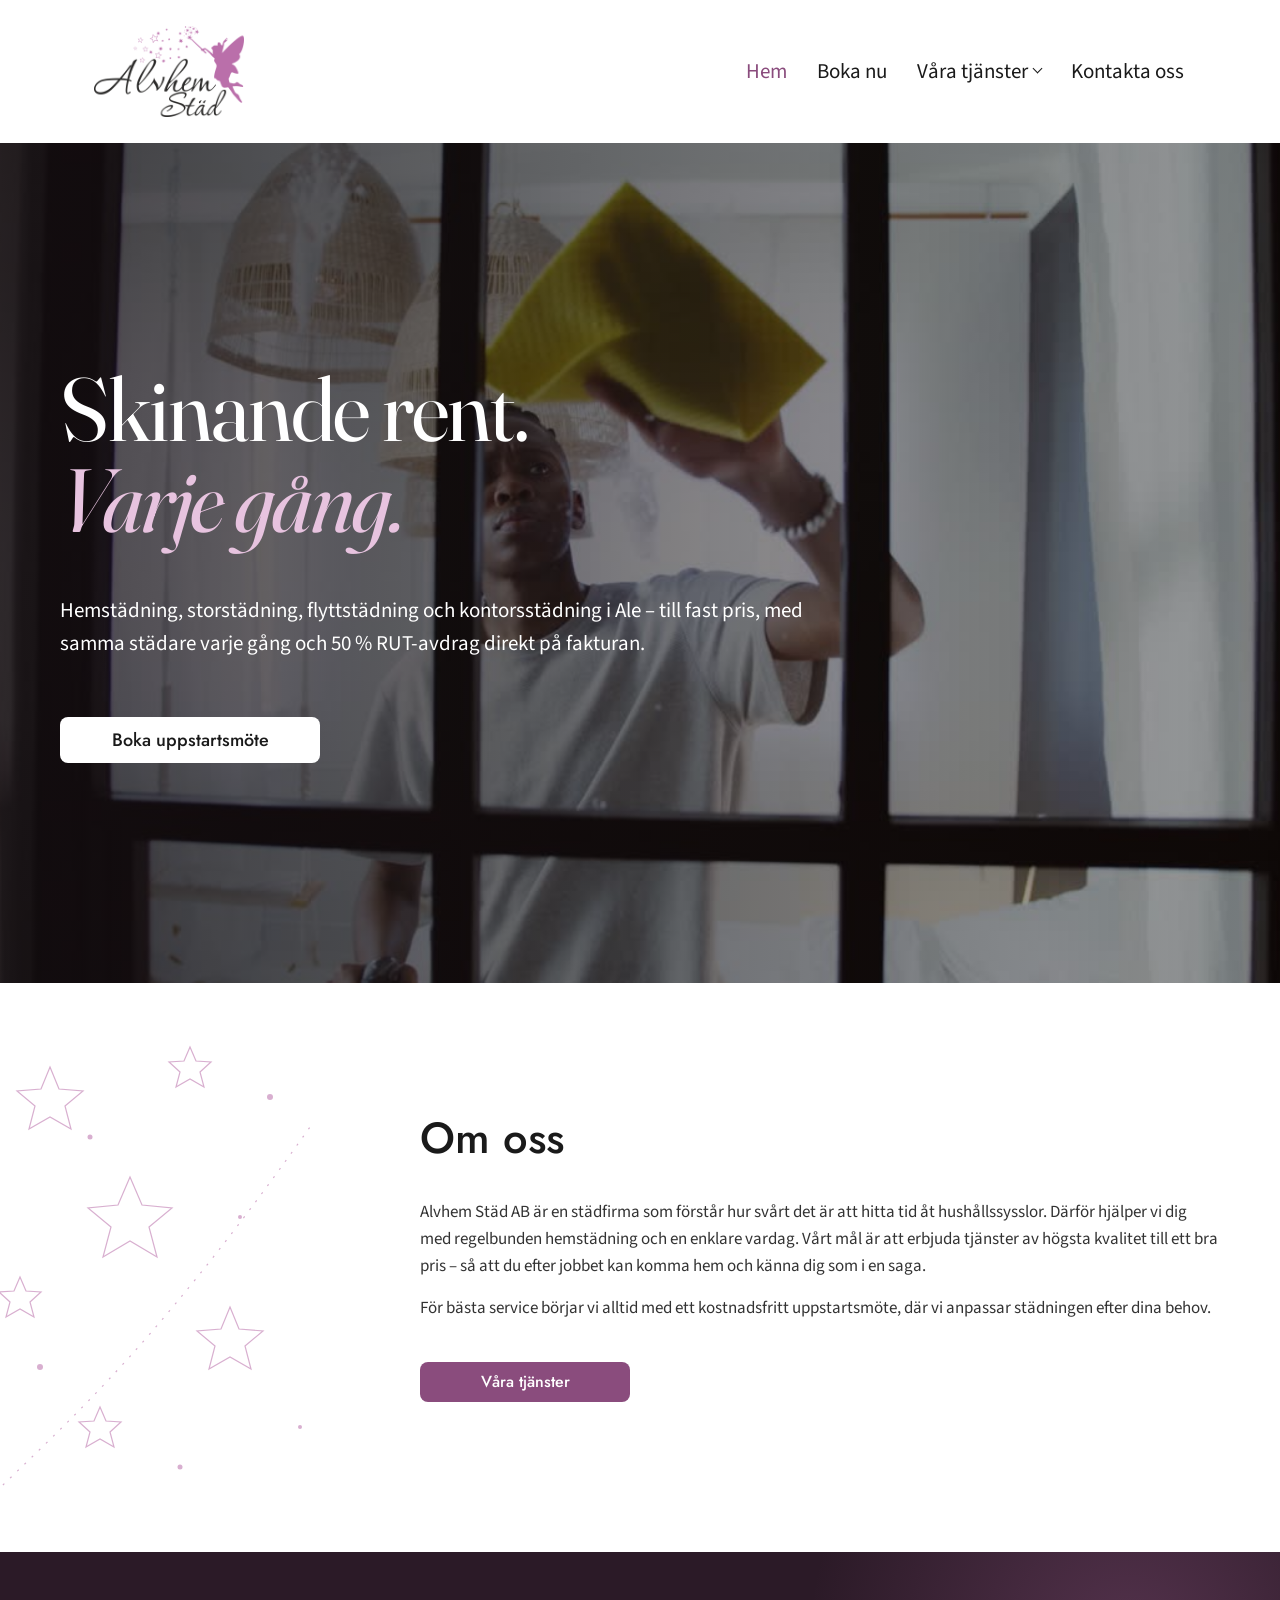
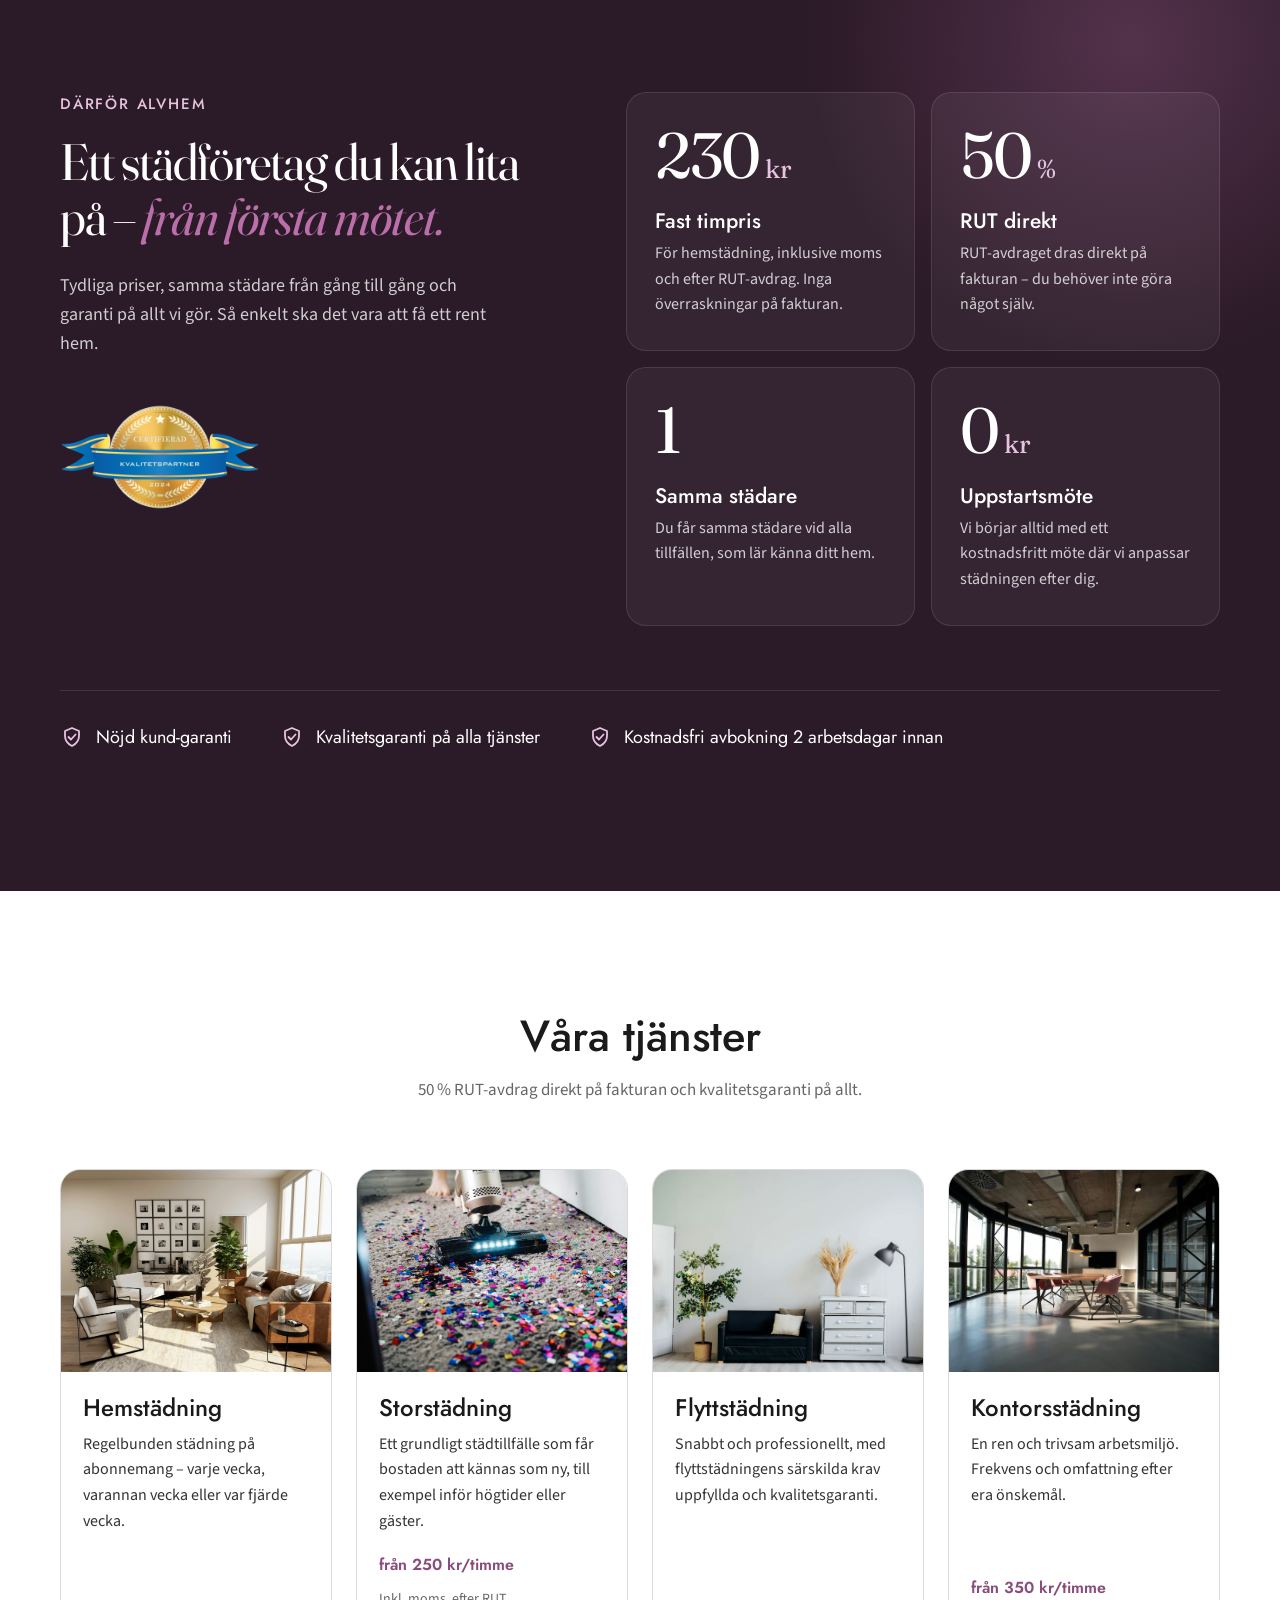
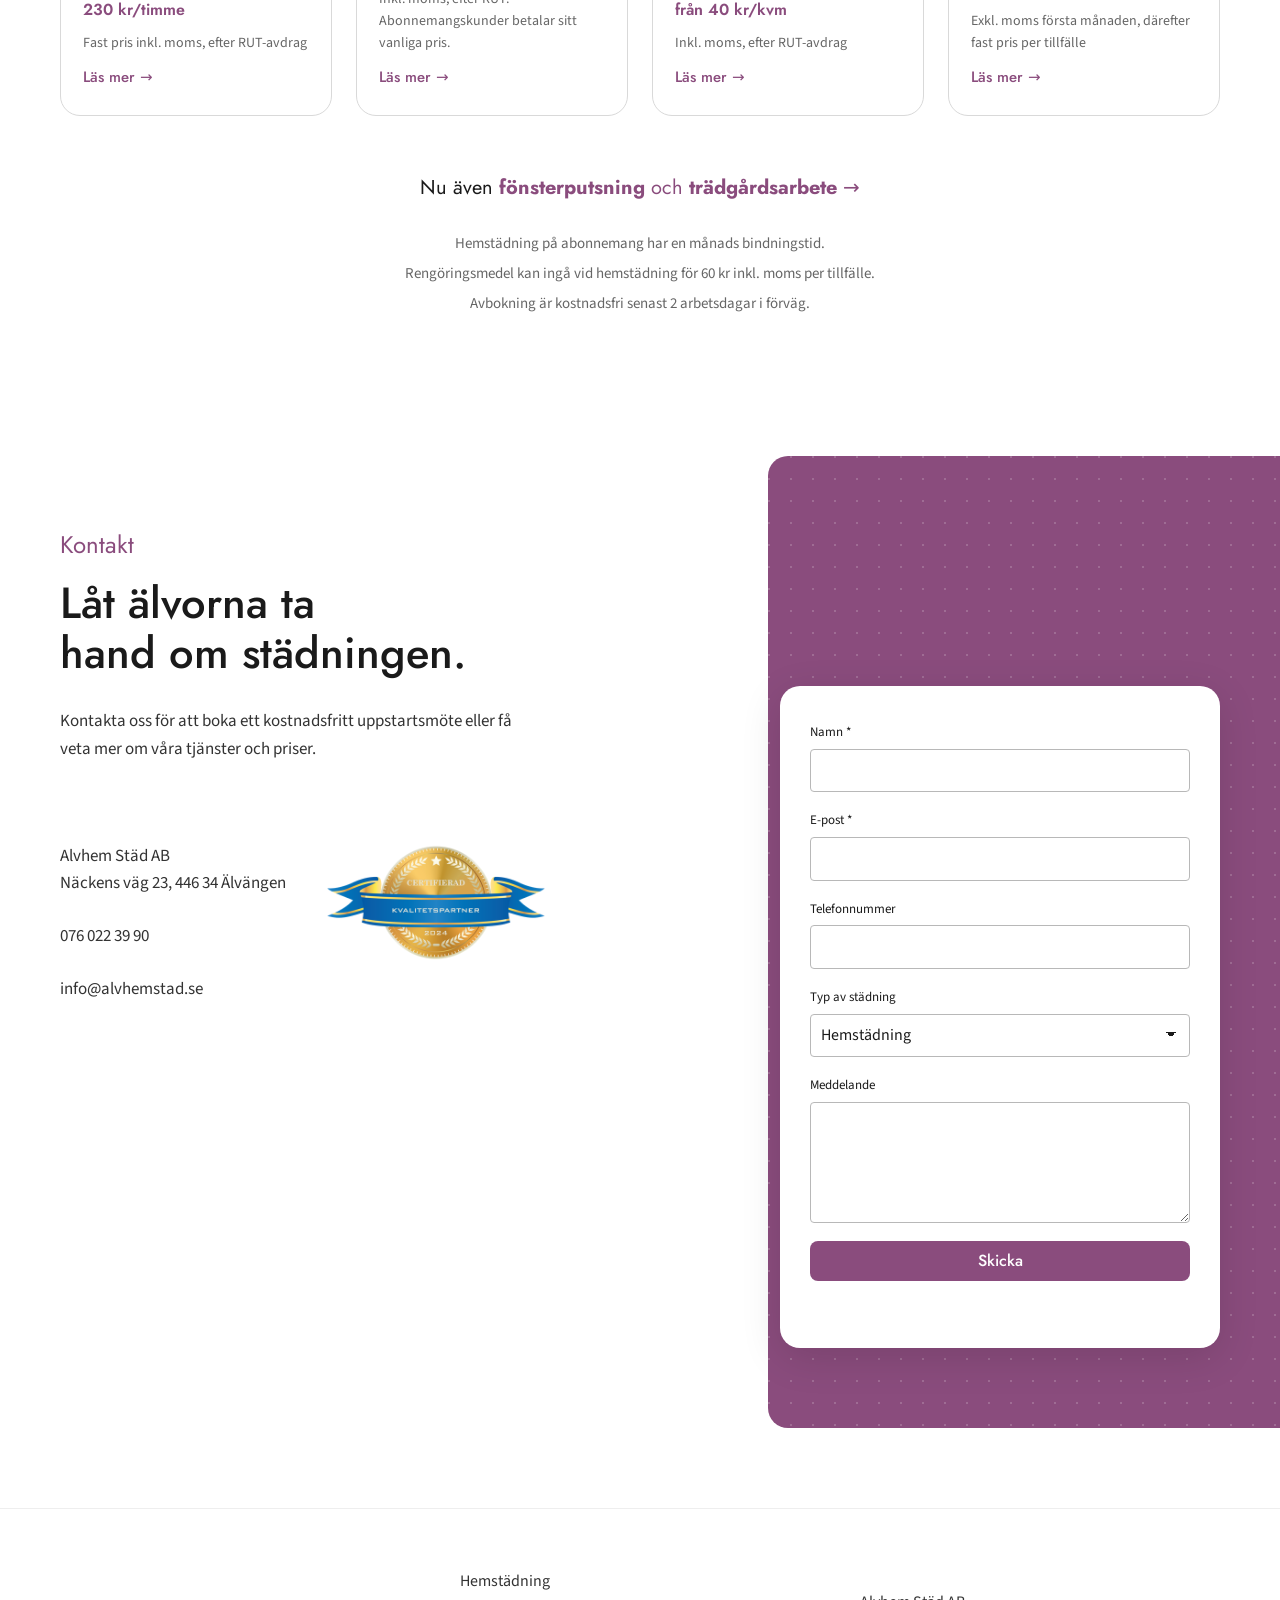
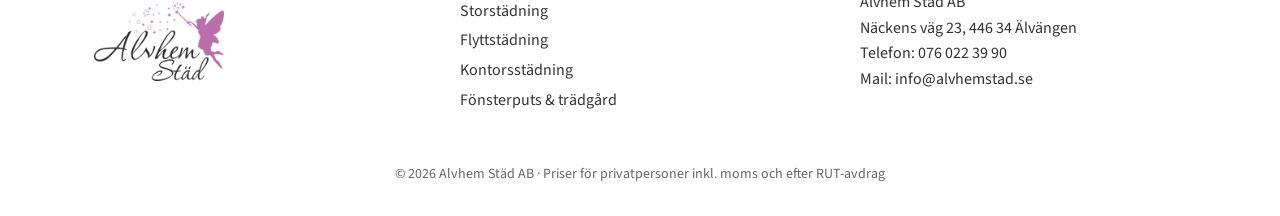
==== index.html @ 4c804bac "Tjänstesidor, ny Därför-sektion och nytt typsnitt i heron - Egen sida per tjänst med pris, vad som i" ====
<!doctype html>
<html lang="sv">
<head>
  <meta charset="utf-8">
  <meta name="viewport" content="width=device-width, initial-scale=1">
  <title>Alvhem Städ AB – Hemstädning, storstädning & flyttstädning i Älvängen</title>
  <meta name="description" content="Alvhem Städ AB i Älvängen. Hemstädning från 230 kr/h efter RUT, fasta priser, samma städare varje gång och nöjd kund-garanti. Boka ett kostnadsfritt uppstartsmöte.">
  <meta name="theme-color" content="#ffffff">
  <link rel="icon" href="assets/img/logo.png">
  <link rel="preconnect" href="https://fonts.googleapis.com">
  <link rel="preconnect" href="https://fonts.gstatic.com" crossorigin>
  <link href="https://fonts.googleapis.com/css2?family=Fraunces:ital,opsz,wght@0,9..144,400;0,9..144,500;1,9..144,400&family=Jost:wght@400;500;600&family=Source+Sans+3:wght@400;600&display=swap" rel="stylesheet">
  <link rel="stylesheet" href="styles.css">
  <script type="application/ld+json">
  {
    "@context": "https://schema.org",
    "@type": "HouseCleaningService",
    "name": "Alvhem Städ AB",
    "telephone": "+46760223990",
    "email": "info@alvhemstad.se",
    "url": "https://www.alvhemstad.se/",
    "address": { "@type": "PostalAddress", "streetAddress": "Näckens väg 23", "postalCode": "446 34", "addressLocality": "Älvängen", "addressCountry": "SE" }
  }
  </script>
</head>
<body>

<!-- HEADER:START -->
<header class="header" id="header">
  <div class="header__inner">
    <a href="index.html" class="header__logo" aria-label="Alvhem Städ – till startsidan">
      <img src="assets/img/logo.png" alt="Alvhem Städ" width="640" height="388">
    </a>
    <nav class="header__nav" aria-label="Huvudmeny">
      <a href="index.html" class="is-active">Hem</a>
      <a href="index.html#kontakt">Boka nu</a>
      <div class="dropdown">
        <a href="index.html#tjanster" class="dropdown__toggle" aria-haspopup="true">Våra tjänster</a>
        <div class="dropdown__menu">
          <a href="hemstadning.html">Hemstädning</a>
          <a href="storstadning.html">Storstädning</a>
          <a href="flyttstadning.html">Flyttstädning</a>
          <a href="kontorsstadning.html">Kontorsstädning</a>
          <a href="fonsterputsning-tradgard.html">Fönsterputs &amp; trädgård</a>
        </div>
      </div>
      <a href="index.html#kontakt">Kontakta oss</a>
    </nav>
    <button class="header__toggle" id="navToggle" aria-label="Öppna meny" aria-expanded="false" aria-controls="mobileMenu">
      <span></span><span></span><span></span>
    </button>
  </div>
  <nav class="header__mobile" id="mobileMenu" aria-label="Mobilmeny" hidden>
    <a href="index.html">Hem</a>
    <a href="index.html#kontakt">Boka nu</a>
    <a href="index.html#tjanster">Våra tjänster</a>
    <a href="hemstadning.html" class="sub">Hemstädning</a>
    <a href="storstadning.html" class="sub">Storstädning</a>
    <a href="flyttstadning.html" class="sub">Flyttstädning</a>
    <a href="kontorsstadning.html" class="sub">Kontorsstädning</a>
    <a href="fonsterputsning-tradgard.html" class="sub">Fönsterputs &amp; trädgård</a>
    <a href="index.html#kontakt">Kontakta oss</a>
  </nav>
</header>
<!-- HEADER:END -->

<main id="top">

  <!-- HERO -->
  <section class="hero">
    <div class="hero__videos" aria-hidden="true">
      <video class="hero__bg is-active" muted playsinline preload="auto" poster="assets/img/hero-fonster-poster.jpg"
        data-src="assets/video/hero-fonster.mp4" data-src-mobile="assets/video/hero-fonster-mobil.mp4"></video>
      <video class="hero__bg" muted playsinline preload="none" poster="assets/img/hero-torka-poster.jpg"
        data-src="assets/video/hero-torka.mp4" data-src-mobile="assets/video/hero-torka-mobil.mp4"></video>
    </div>
    <div class="container hero__content">
      <h1 class="hero__title display">Skinande rent.<br><em>Varje gång.</em></h1>
      <p class="hero__lead">Hemstädning, storstädning, flyttstädning och kontorsstädning i Ale – till fast pris, med samma städare varje gång och 50&nbsp;% RUT-avdrag direkt på fakturan.</p>
      <a href="#kontakt" class="btn btn--white">Boka uppstartsmöte</a>
    </div>
  </section>

  <!-- OM OSS -->
  <section class="about">
    <svg class="about__art" viewBox="0 0 360 520" aria-hidden="true">
      <g fill="none" stroke="currentColor" stroke-width="1.2">
        <path d="M70 60 l9 22 24 2 -18 15 6 23 -21 -12 -21 12 6 -23 -18 -15 24 -2z"/>
        <path d="M210 40 l6 14 15 1 -11 10 4 15 -14 -8 -14 8 4 -15 -11 -10 15 -1z"/>
        <path d="M150 170 l12 28 30 3 -23 19 8 30 -27 -16 -27 16 8 -30 -23 -19 30 -3z"/>
        <path d="M40 270 l6 14 15 1 -11 10 4 15 -14 -8 -14 8 4 -15 -11 -10 15 -1z"/>
        <path d="M250 300 l9 22 24 2 -18 15 6 23 -21 -12 -21 12 6 -23 -18 -15 24 -2z"/>
        <path d="M120 400 l6 14 15 1 -11 10 4 15 -14 -8 -14 8 4 -15 -11 -10 15 -1z"/>
        <path d="M-20 520 C 80 420, 160 360, 330 120" stroke-dasharray="2 8"/>
      </g>
      <g fill="currentColor">
        <circle cx="290" cy="90" r="3"/><circle cx="110" cy="130" r="2.5"/><circle cx="260" cy="210" r="2"/>
        <circle cx="60" cy="360" r="3"/><circle cx="200" cy="460" r="2.5"/><circle cx="320" cy="420" r="2"/>
      </g>
    </svg>
    <div class="container about__grid">
      <div></div>
      <div class="about__text">
        <h2 class="h2">Om oss</h2>
        <p>Alvhem Städ AB är en städfirma som förstår hur svårt det är att hitta tid åt hushållssysslor. Därför hjälper vi dig med regelbunden hemstädning och en enklare vardag. Vårt mål är att erbjuda tjänster av högsta kvalitet till ett bra pris – så att du efter jobbet kan komma hem och känna dig som i en saga.</p>
        <p>För bästa service börjar vi alltid med ett kostnadsfritt uppstartsmöte, där vi anpassar städningen efter dina behov.</p>
        <a href="#tjanster" class="btn btn--brand">Våra tjänster</a>
      </div>
    </div>
  </section>

  <!-- VARFÖR -->
  <section class="why">
    <div class="container why__grid">
      <div class="why__intro">
        <p class="kicker kicker--light">Därför Alvhem</p>
        <h2 class="display display--sm">Ett städföretag du kan lita på – <em>från första mötet.</em></h2>
        <p class="why__lead">Tydliga priser, samma städare från gång till gång och garanti på allt vi gör. Så enkelt ska det vara att få ett rent hem.</p>
        <img src="assets/img/guldsigill-2024.png" alt="Certifierad kvalitetspartner 2024" class="why__seal" width="480" height="260" loading="lazy">
      </div>
      <div class="why__stats">
        <div class="stat">
          <p class="stat__num">230<small> kr</small></p>
          <h3>Fast timpris</h3>
          <p>För hemstädning, inklusive moms och efter RUT-avdrag. Inga överraskningar på fakturan.</p>
        </div>
        <div class="stat">
          <p class="stat__num">50<small> %</small></p>
          <h3>RUT direkt</h3>
          <p>RUT-avdraget dras direkt på fakturan – du behöver inte göra något själv.</p>
        </div>
        <div class="stat">
          <p class="stat__num">1</p>
          <h3>Samma städare</h3>
          <p>Du får samma städare vid alla tillfällen, som lär känna ditt hem.</p>
        </div>
        <div class="stat">
          <p class="stat__num">0<small> kr</small></p>
          <h3>Uppstartsmöte</h3>
          <p>Vi börjar alltid med ett kostnadsfritt möte där vi anpassar städningen efter dig.</p>
        </div>
      </div>
      <ul class="why__promises">
        <li><svg viewBox="0 0 24 24" aria-hidden="true"><path d="M12 3l7 3v5c0 4.5-3 8-7 10-4-2-7-5.5-7-10V6l7-3z M8.5 12l2.5 2.5 4.5-5" fill="none" stroke="currentColor" stroke-width="1.8" stroke-linecap="round" stroke-linejoin="round"/></svg>Nöjd kund-garanti</li>
        <li><svg viewBox="0 0 24 24" aria-hidden="true"><path d="M12 3l7 3v5c0 4.5-3 8-7 10-4-2-7-5.5-7-10V6l7-3z M8.5 12l2.5 2.5 4.5-5" fill="none" stroke="currentColor" stroke-width="1.8" stroke-linecap="round" stroke-linejoin="round"/></svg>Kvalitetsgaranti på alla tjänster</li>
        <li><svg viewBox="0 0 24 24" aria-hidden="true"><path d="M12 3l7 3v5c0 4.5-3 8-7 10-4-2-7-5.5-7-10V6l7-3z M8.5 12l2.5 2.5 4.5-5" fill="none" stroke="currentColor" stroke-width="1.8" stroke-linecap="round" stroke-linejoin="round"/></svg>Kostnadsfri avbokning 2 arbetsdagar innan</li>
      </ul>
    </div>
  </section>

  <!-- TJÄNSTER -->
  <section class="services" id="tjanster">
    <div class="container">
      <h2 class="h2 h2--center">Våra tjänster</h2>
      <p class="services__lead">50&nbsp;% RUT-avdrag direkt på fakturan och kvalitetsgaranti på allt.</p>
      <div class="services__grid">
        <article class="card">
          <img src="assets/img/hem.jpg" alt="Välstädat vardagsrum" loading="lazy">
          <div class="card__body">
            <h3><a href="hemstadning.html" class="card__link">Hemstädning</a></h3>
            <p>Regelbunden städning på abonnemang – varje vecka, varannan vecka eller var fjärde vecka.</p>
            <p class="card__price">230 kr/timme</p>
            <p class="card__note">Fast pris inkl. moms, efter RUT-avdrag</p>
            <span class="card__more">Läs mer →</span>
          </div>
        </article>
        <article class="card">
          <img src="assets/img/stor.jpg" alt="Dammsugning av matta" loading="lazy">
          <div class="card__body">
            <h3><a href="storstadning.html" class="card__link">Storstädning</a></h3>
            <p>Ett grundligt städtillfälle som får bostaden att kännas som ny, till exempel inför högtider eller gäster.</p>
            <p class="card__price">från 250 kr/timme</p>
            <p class="card__note">Inkl. moms, efter RUT. Abonnemangskunder betalar sitt vanliga pris.</p>
            <span class="card__more">Läs mer →</span>
          </div>
        </article>
        <article class="card">
          <img src="assets/img/flytt.jpg" alt="Ljust, tomt rum" loading="lazy">
          <div class="card__body">
            <h3><a href="flyttstadning.html" class="card__link">Flyttstädning</a></h3>
            <p>Snabbt och professionellt, med flyttstädningens särskilda krav uppfyllda och kvalitetsgaranti.</p>
            <p class="card__price">från 40 kr/kvm</p>
            <p class="card__note">Inkl. moms, efter RUT-avdrag</p>
            <span class="card__more">Läs mer →</span>
          </div>
        </article>
        <article class="card">
          <img src="assets/img/kontor.jpg" alt="Ljust kontor" loading="lazy">
          <div class="card__body">
            <h3><a href="kontorsstadning.html" class="card__link">Kontorsstädning</a></h3>
            <p>En ren och trivsam arbetsmiljö. Frekvens och omfattning efter era önskemål.</p>
            <p class="card__price">från 350 kr/timme</p>
            <p class="card__note">Exkl. moms första månaden, därefter fast pris per tillfälle</p>
            <span class="card__more">Läs mer →</span>
          </div>
        </article>
      </div>
      <p class="services__extra">Nu även <a href="fonsterputsning-tradgard.html"><strong>fönsterputsning</strong> och <strong>trädgårdsarbete</strong> →</a></p>
      <ul class="terms">
        <li>Hemstädning på abonnemang har en månads bindningstid.</li>
        <li>Rengöringsmedel kan ingå vid hemstädning för 60 kr inkl. moms per tillfälle.</li>
        <li>Avbokning är kostnadsfri senast 2 arbetsdagar i förväg.</li>
      </ul>
    </div>
  </section>

  <!-- KONTAKT -->
  <section class="contact" id="kontakt">
    <div class="contact__panel" aria-hidden="true"></div>
    <div class="container contact__grid">
      <div class="contact__info">
        <p class="contact__kicker">Kontakt</p>
        <h2 class="h2">Låt älvorna ta<br>hand om städningen.</h2>
        <p class="contact__lead">Kontakta oss för att boka ett kostnadsfritt uppstartsmöte eller få veta mer om våra tjänster och priser.</p>
        <div class="contact__details">
          <div>
            <p>Alvhem Städ AB<br><a href="https://www.google.com/maps/dir//N%C3%A4ckens+v%C3%A4g+23,+44634+%C3%84lv%C3%A4ngen" target="_blank" rel="noopener">Näckens väg 23, 446 34 Älvängen</a></p>
            <p><a href="tel:+46760223990">076 022 39 90</a></p>
            <p><a href="mailto:info@alvhemstad.se">info@alvhemstad.se</a></p>
          </div>
          <img src="assets/img/guldsigill-2024.png" alt="Certifierad kvalitetspartner 2024" class="contact__seal" width="480" height="260" loading="lazy">
        </div>
      </div>

      <form class="form" id="contactForm" novalidate>
        <div class="field">
          <label for="f-name">Namn *</label>
          <input id="f-name" name="namn" type="text" autocomplete="name" required>
        </div>
        <div class="field">
          <label for="f-email">E-post *</label>
          <input id="f-email" name="epost" type="email" autocomplete="email" required>
        </div>
        <div class="field">
          <label for="f-phone">Telefonnummer</label>
          <input id="f-phone" name="telefon" type="tel" autocomplete="tel">
        </div>
        <div class="field">
          <label for="f-type">Typ av städning</label>
          <select id="f-type" name="typ">
            <option>Hemstädning</option>
            <option>Storstädning</option>
            <option>Flyttstädning</option>
            <option>Kontorsstädning</option>
            <option>Fönsterputsning</option>
            <option>Trädgårdsarbete</option>
          </select>
        </div>
        <div class="field">
          <label for="f-msg">Meddelande</label>
          <textarea id="f-msg" name="meddelande" rows="4"></textarea>
        </div>
        <button type="submit" class="btn btn--brand btn--block">Skicka</button>
        <p class="form__status" id="formStatus" role="status" aria-live="polite"></p>
      </form>
    </div>
  </section>

</main>

<!-- FOOTER:START -->
<footer class="footer">
  <div class="container footer__grid">
    <img src="assets/img/logo.png" alt="Alvhem Städ" class="footer__logo" width="640" height="388" loading="lazy">
    <div class="footer__links">
      <a href="hemstadning.html">Hemstädning</a>
      <a href="storstadning.html">Storstädning</a>
      <a href="flyttstadning.html">Flyttstädning</a>
      <a href="kontorsstadning.html">Kontorsstädning</a>
      <a href="fonsterputsning-tradgard.html">Fönsterputs &amp; trädgård</a>
    </div>
    <p>Alvhem Städ AB<br>Näckens väg 23, 446 34 Älvängen<br>Telefon: <a href="tel:+46760223990">076 022 39 90</a><br>Mail: <a href="mailto:info@alvhemstad.se">info@alvhemstad.se</a></p>
  </div>
  <p class="footer__copy">© <span id="year">2026</span> Alvhem Städ AB · Priser för privatpersoner inkl. moms och efter RUT-avdrag</p>
</footer>
<!-- FOOTER:END -->

<script src="main.js" defer></script>
</body>
</html>
---- styles.css ----
/* ---------- Tokens ---------- */
:root {
  --white: #ffffff;
  --ink: #1a1a1a;
  --text: #333333;
  --muted: #666666;
  --brand: #8a4c7d;        /* plommon, mörkare ton av älvans lila */
  --brand-dark: #6e3a63;
  --brand-light: #ba6faa;  /* älvans lila i logotypen */
  --tint: #f3e9f0;
  --line: #d9d9d9;

  --radius: 12px;
  --radius-lg: 20px;
  --maxw: 1200px;
  --gutter: 20px;

  --font-head: "Jost", system-ui, sans-serif;
  --font-display: "Fraunces", Georgia, serif;
  --font-body: "Source Sans 3", system-ui, sans-serif;
}

/* ---------- Base ---------- */
*, *::before, *::after { box-sizing: border-box; }
html { scroll-behavior: smooth; -webkit-text-size-adjust: 100%; }
body { margin: 0; background: var(--white); color: var(--text); font-family: var(--font-body); font-size: 17px; line-height: 1.6; -webkit-font-smoothing: antialiased; overflow-x: hidden; }
img { display: block; max-width: 100%; height: auto; }
a { color: inherit; text-decoration: none; }
h1, h2, h3 { font-family: var(--font-head); color: var(--ink); margin: 0; font-weight: 500; line-height: 1.15; }
p { margin: 0; }
:focus-visible { outline: 2px solid var(--brand-light); outline-offset: 3px; }
[id] { scroll-margin-top: 110px; }

.container { width: 100%; max-width: var(--maxw); margin: 0 auto; padding: 0 var(--gutter); }
.h2 { font-size: clamp(34px, 3.4vw, 46px); }
.h2--center { text-align: center; }

/* ---------- Buttons ---------- */
.btn { display: inline-flex; align-items: center; justify-content: center; min-width: 260px; height: 46px; padding: 0 28px; border-radius: 8px; border: 0; font-family: var(--font-head); font-size: 18px; font-weight: 500; cursor: pointer; transition: background-color .2s, color .2s, transform .2s; }
.btn:hover { transform: translateY(-1px); }
.btn--white { background: var(--white); color: var(--ink); }
.btn--white:hover { background: var(--tint); }
.btn--brand { background: var(--brand); color: var(--white); min-width: 210px; height: 40px; font-size: 16px; }
.btn--brand:hover { background: var(--brand-dark); }
.btn--block { width: 100%; }

/* ---------- Header ---------- */
.header { position: sticky; top: 0; z-index: 50; background: var(--white); transition: box-shadow .2s; }
.header.is-scrolled { box-shadow: 0 2px 16px rgba(0,0,0,.08); }
.header__inner { max-width: var(--maxw); margin: 0 auto; padding: 0 var(--gutter); height: 143px; display: flex; align-items: center; justify-content: space-between; transition: height .25s; }
.header.is-scrolled .header__inner { height: 96px; }
.header__logo { display: block; margin-left: 34px; }
.header__logo img { width: 150px; height: auto; transition: width .25s; }
.header.is-scrolled .header__logo img { width: 116px; }
.header__nav { display: flex; gap: 30px; margin-right: 36px; }
.header__nav a { font-family: var(--font-body); font-size: 21px; color: var(--ink); transition: color .2s; }
.header__nav a:hover, .header__nav a.is-active { color: var(--brand); }

.header__toggle { display: none; width: 44px; height: 44px; border: 0; background: none; cursor: pointer; position: relative; }
.header__toggle span { position: absolute; left: 10px; right: 10px; height: 2px; background: var(--ink); transition: transform .25s, opacity .25s; }
.header__toggle span:nth-child(1) { top: 14px; }
.header__toggle span:nth-child(2) { top: 21px; }
.header__toggle span:nth-child(3) { top: 28px; }
.header.is-open .header__toggle span:nth-child(1) { transform: translateY(7px) rotate(45deg); }
.header.is-open .header__toggle span:nth-child(2) { opacity: 0; }
.header.is-open .header__toggle span:nth-child(3) { transform: translateY(-7px) rotate(-45deg); }
.header__mobile { display: grid; padding: 8px var(--gutter) 20px; border-top: 1px solid var(--line); background: var(--white); }
.header__mobile[hidden] { display: none; }
.header__mobile a { padding: 12px 0; font-size: 20px; color: var(--ink); border-bottom: 1px solid #eee; }

/* ---------- Hero ---------- */
.hero { position: relative; min-height: 840px; display: flex; align-items: center; color: var(--white); overflow: hidden; isolation: isolate; }
.hero__videos { position: absolute; inset: 0; z-index: -2; background: #2a2428; }
.hero__bg { position: absolute; inset: 0; width: 100%; height: 100%; object-fit: cover; object-position: 50% 50%; opacity: 0; transition: opacity 1.2s ease; }
.hero__bg.is-active { opacity: 1; }
.hero::after { content: ""; position: absolute; inset: 0; z-index: -1; background: linear-gradient(90deg, rgba(20,14,19,.72) 0%, rgba(20,14,19,.45) 55%, rgba(20,14,19,.25) 100%); }
.hero__content { padding-top: 60px; padding-bottom: 60px; }
.hero__title { color: var(--white); font-size: clamp(48px, 7vw, 104px); line-height: 1.02; max-width: 900px; }
.hero__lead { margin-top: 48px; max-width: 790px; font-size: 21px; line-height: 1.6; color: var(--white); }
.hero .btn { margin-top: 56px; }

/* ---------- Om oss ---------- */
.about { position: relative; padding: 130px 0 150px; overflow: hidden; }
.about__art { position: absolute; left: -20px; top: 50%; transform: translateY(-50%); width: 360px; height: auto; color: var(--brand-light); opacity: .55; }
.about__grid { display: grid; grid-template-columns: 360px 1fr; }
.about__text { max-width: 860px; }
.about__text .h2 { margin-bottom: 36px; }
.about__text p { font-size: 17px; margin-bottom: 14px; }
.about__text .btn { margin-top: 26px; }

/* ---------- Display font ---------- */
.display { font-family: var(--font-display); font-weight: 400; letter-spacing: -0.02em; font-variation-settings: "opsz" 144; }
.display em { font-style: italic; color: var(--brand-light); }
.hero .display em { color: #e7c3df; }
.display--sm { font-size: clamp(34px, 4vw, 56px); line-height: 1.08; }
.kicker { font-family: var(--font-head); font-size: 15px; font-weight: 500; letter-spacing: .12em; text-transform: uppercase; color: var(--brand); margin-bottom: 18px; }
.kicker--light { color: #e7c3df; }

/* ---------- Varför ---------- */
.why { background: #2b1a27; color: rgba(255,255,255,.78); padding: 140px 0; position: relative; overflow: hidden; }
.why::before { content: ""; position: absolute; width: 700px; height: 700px; right: -200px; top: -260px; border-radius: 50%; background: radial-gradient(circle, rgba(186,111,170,.28), transparent 65%); pointer-events: none; }
.why__grid { position: relative; display: grid; grid-template-columns: 0.9fr 1.1fr; gap: 64px 80px; align-items: start; }
.why .display { color: var(--white); }
.why__lead { margin-top: 28px; font-size: 18px; max-width: 440px; }
.why__seal { width: 200px; margin-top: 44px; }
.why__stats { display: grid; grid-template-columns: 1fr 1fr; gap: 16px; }
.stat { background: rgba(255,255,255,.05); border: 1px solid rgba(255,255,255,.1); border-radius: var(--radius-lg); padding: 30px 28px 32px; transition: background-color .25s, transform .25s; }
.stat:hover { background: rgba(255,255,255,.08); transform: translateY(-3px); }
.stat__num { font-family: var(--font-display); font-size: 64px; line-height: 1; color: var(--white); letter-spacing: -0.03em; }
.stat__num small { font-size: 26px; color: #e7c3df; letter-spacing: 0; }
.stat h3 { color: var(--white); font-size: 21px; margin: 22px 0 8px; }
.stat p:last-child { font-size: 16px; }
.why__promises { grid-column: 1 / -1; list-style: none; margin: 0; padding: 32px 0 0; border-top: 1px solid rgba(255,255,255,.12); display: flex; flex-wrap: wrap; gap: 16px 48px; }
.why__promises li { display: flex; align-items: center; gap: 12px; font-family: var(--font-head); font-size: 18px; color: var(--white); }
.why__promises svg { width: 24px; height: 24px; color: #e7c3df; flex: none; }

/* ---------- Tjänster ---------- */
.services { padding: 120px 0 140px; }
.services__lead { text-align: center; margin-top: 16px; color: var(--muted); }
.services__grid { margin-top: 64px; display: grid; grid-template-columns: repeat(4, 1fr); gap: 24px; }
.card { position: relative; transition: transform .25s, box-shadow .25s; border: 1px solid var(--line); border-radius: var(--radius-lg); overflow: hidden; background: var(--white); display: flex; flex-direction: column; }
.card img { aspect-ratio: 4 / 3; object-fit: cover; width: 100%; }
.card__body { padding: 22px 22px 26px; display: flex; flex-direction: column; gap: 10px; flex: 1; }
.card h3 { font-size: 24px; }
.card:hover { transform: translateY(-4px); box-shadow: 0 18px 40px -20px rgba(0,0,0,.25); }
.card__link::after { content: ""; position: absolute; inset: 0; }
.card__more { font-family: var(--font-head); font-weight: 500; color: var(--brand); font-size: 15px; }
.services__extra a { color: var(--brand); }
.card__body > p { font-size: 16px; }
.card__price { margin-top: auto; padding-top: 8px; font-family: var(--font-head); font-size: 24px; font-weight: 600; color: var(--brand); }
.card__note { font-size: 14px !important; color: var(--muted); }
.services__extra { margin-top: 56px; text-align: center; font-size: 20px; font-family: var(--font-head); color: var(--ink); }
.terms { list-style: none; margin: 28px auto 0; padding: 0; max-width: 760px; display: grid; gap: 6px; text-align: center; font-size: 15px; color: var(--muted); }

/* ---------- Kontakt ---------- */
.contact { position: relative; padding: 0 0 160px; }
.contact__panel { position: absolute; right: 0; top: 0; width: 40%; height: calc(100% - 80px); background: var(--brand); border-radius: var(--radius-lg) 0 0 var(--radius-lg); overflow: hidden; }
.contact__panel::before { content: ""; position: absolute; inset: 0; background-image: radial-gradient(circle at 1px 1px, rgba(255,255,255,.18) 1.2px, transparent 0); background-size: 22px 22px; }
.contact__grid { position: relative; display: grid; grid-template-columns: 1fr 440px; gap: 60px; padding-top: 70px; align-items: start; }
.contact__kicker { font-family: var(--font-head); font-size: 24px; color: var(--brand); margin-bottom: 14px; }
.contact__lead { margin-top: 30px; max-width: 460px; }
.contact__details { margin-top: 80px; display: flex; align-items: flex-start; gap: 40px; flex-wrap: wrap; }
.contact__details p { margin-bottom: 26px; }
.contact__details a:hover { color: var(--brand); }
.contact__seal { width: 220px; }

.form { margin-top: 160px; background: var(--white); border-radius: var(--radius-lg); padding: 36px 30px 30px; box-shadow: 0 10px 40px rgba(0,0,0,.12); display: grid; gap: 18px; }
.field { display: grid; gap: 6px; }
.field label { font-size: 13px; color: var(--ink); }
.field input, .field select, .field textarea { width: 100%; font: inherit; font-size: 16px; color: var(--ink); background: var(--white); border: 1px solid #b8b8b8; border-radius: 4px; padding: 8px 10px; min-height: 40px; -webkit-appearance: none; appearance: none; }
.field select { background-image: linear-gradient(45deg, transparent 50%, var(--ink) 50%), linear-gradient(135deg, var(--ink) 50%, transparent 50%); background-position: calc(100% - 18px) 17px, calc(100% - 13px) 17px; background-size: 5px 5px; background-repeat: no-repeat; padding-right: 36px; }
.field textarea { resize: vertical; min-height: 100px; }
.field input:focus, .field select:focus, .field textarea:focus { outline: none; border-color: var(--brand); box-shadow: 0 0 0 3px var(--tint); }
.field.is-invalid input { border-color: #c0392b; }
.form__status { font-size: 14px; color: var(--muted); min-height: 1.4em; }

/* ---------- Footer ---------- */
.footer { border-top: 1px solid #eee; padding: 60px 0 30px; }
.footer__grid { display: grid; grid-template-columns: 1fr 1fr 1fr; gap: 40px; align-items: center; }
.footer__logo { width: 130px; margin-left: 34px; }
.footer p { font-size: 16px; }
.footer a:hover { color: var(--brand); }
.footer__copy { margin-top: 50px; text-align: center; font-size: 14px !important; color: var(--muted); }

/* ---------- Dropdown ---------- */
.dropdown { position: relative; }
.dropdown__toggle { font-family: var(--font-body); font-size: 21px; color: var(--ink); display: inline-flex; align-items: center; gap: 6px; }
.dropdown__toggle::after { content: ""; width: 7px; height: 7px; border-right: 1.5px solid currentColor; border-bottom: 1.5px solid currentColor; transform: translateY(-3px) rotate(45deg); transition: transform .2s; }
.dropdown__toggle.is-active, .dropdown:hover .dropdown__toggle { color: var(--brand); }
.dropdown__menu { position: absolute; top: calc(100% + 14px); left: 50%; transform: translate(-50%, 8px); min-width: 260px; padding: 10px; background: var(--white); border-radius: 14px; box-shadow: 0 20px 50px -12px rgba(0,0,0,.22), 0 0 0 1px rgba(0,0,0,.04); display: grid; opacity: 0; visibility: hidden; transition: opacity .2s, transform .2s, visibility .2s; }
.dropdown__menu::before { content: ""; position: absolute; left: 0; right: 0; top: -16px; height: 16px; }
.dropdown:hover .dropdown__menu, .dropdown:focus-within .dropdown__menu { opacity: 1; visibility: visible; transform: translate(-50%, 0); }
.dropdown__menu a { font-size: 17px !important; padding: 10px 14px; border-radius: 8px; }
.dropdown__menu a:hover, .dropdown__menu a[aria-current] { background: var(--tint); color: var(--brand); }
.header__mobile a.sub { padding-left: 18px; font-size: 17px; color: var(--muted); }

/* ---------- Tjänstesidor ---------- */
.btn--outline { background: transparent; color: var(--white); border: 1px solid rgba(255,255,255,.6); }
.btn--outline:hover { border-color: var(--white); background: rgba(255,255,255,.08); }

.page-hero { position: relative; min-height: 620px; display: flex; align-items: flex-end; color: var(--white); isolation: isolate; overflow: hidden; }
.page-hero__bg { position: absolute; inset: 0; width: 100%; height: 100%; object-fit: cover; z-index: -2; }
.page-hero::after { content: ""; position: absolute; inset: 0; z-index: -1; background: linear-gradient(0deg, rgba(20,14,19,.82) 0%, rgba(20,14,19,.45) 55%, rgba(20,14,19,.2) 100%); }
.page-hero__content { padding-top: 120px; padding-bottom: 80px; }
.page-hero .display { color: var(--white); font-size: clamp(48px, 7vw, 96px); line-height: 1.02; }
.page-hero__lead { margin-top: 24px; max-width: 640px; font-size: 20px; color: rgba(255,255,255,.88); }
.page-hero__actions { margin-top: 36px; display: flex; flex-wrap: wrap; gap: 12px; }
.crumbs { display: flex; gap: 10px; flex-wrap: wrap; font-size: 15px; color: rgba(255,255,255,.7); margin-bottom: 28px; }
.crumbs a:hover { color: var(--white); }

.svc-intro { padding: 120px 0; }
.svc-intro__grid { display: grid; grid-template-columns: 1fr 400px; gap: 80px; align-items: start; }
.svc-intro__text .h2 { margin-bottom: 28px; }
.svc-intro__text > p { font-size: 18px; margin-bottom: 16px; max-width: 640px; }
.facts { margin: 44px 0 0; display: grid; grid-template-columns: 1fr 1fr; gap: 12px; }
.facts div { padding: 20px 22px; border-radius: var(--radius); background: var(--tint); }
.facts dt { font-size: 14px; color: var(--muted); }
.facts dd { margin: 4px 0 0; font-family: var(--font-head); font-size: 18px; font-weight: 500; color: var(--ink); }

.price-card { position: sticky; top: 120px; padding: 34px 30px; border-radius: var(--radius-lg); background: var(--white); box-shadow: 0 24px 60px -24px rgba(0,0,0,.25), 0 0 0 1px rgba(0,0,0,.05); }
.price-card__label { font-size: 14px; letter-spacing: .1em; text-transform: uppercase; color: var(--muted); }
.price-card__price { margin-top: 8px; font-family: var(--font-display); font-size: 60px; line-height: 1; color: var(--ink); letter-spacing: -0.03em; }
.price-card__price small { font-family: var(--font-body); font-size: 20px; color: var(--muted); letter-spacing: 0; }
.price-from { font-family: var(--font-body); font-size: 18px; color: var(--muted); letter-spacing: 0; }
.price-card__note { margin: 14px 0 24px; font-size: 15px; color: var(--muted); }
.price-card .btn { height: 50px; font-size: 17px; }
.price-card__list { list-style: none; margin: 24px 0 0; padding: 22px 0 0; border-top: 1px solid #eee; display: grid; gap: 10px; }
.price-card__list li, .includes li { display: flex; gap: 10px; align-items: flex-start; }
.price-card__list svg, .includes svg { width: 20px; height: 20px; flex: none; margin-top: 3px; color: var(--brand); }

.includes { background: var(--tint); padding: 120px 0; }
.includes__lead { margin-top: 16px; color: var(--muted); max-width: 620px; }
.includes__grid { margin-top: 56px; display: grid; grid-template-columns: repeat(3, 1fr); gap: 16px; }
@media (min-width: 861px) { .includes__grid:has(> :nth-child(2):last-child) { grid-template-columns: repeat(2, 1fr); } }
.includes__group { background: var(--white); border-radius: var(--radius-lg); padding: 30px 28px; }
.includes__group h3 { font-size: 24px; margin-bottom: 20px; }
.includes ul { list-style: none; margin: 0; padding: 0; display: grid; gap: 12px; }

.steps { padding: 120px 0; }
.steps__list { list-style: none; margin: 56px 0 0; padding: 0; display: grid; grid-template-columns: repeat(3, 1fr); gap: 16px; counter-reset: none; }
.steps__list li { padding: 32px 28px; border: 1px solid var(--line); border-radius: var(--radius-lg); }
.steps__num { font-family: var(--font-display); font-size: 44px; color: var(--brand-light); line-height: 1; }
.steps__list h3 { font-size: 23px; margin: 26px 0 8px; }

.svc-faq { padding: 0 0 120px; }
.svc-faq__grid { display: grid; grid-template-columns: 1fr 1.6fr; gap: 80px; align-items: start; }
.faq { display: grid; gap: 10px; }
.faq__item { border: 1px solid var(--line); border-radius: var(--radius); padding: 0 24px; }
.faq__item summary { list-style: none; cursor: pointer; display: flex; justify-content: space-between; align-items: center; gap: 20px; padding: 20px 0; font-family: var(--font-head); font-size: 20px; font-weight: 500; color: var(--ink); }
.faq__item summary::-webkit-details-marker { display: none; }
.faq__item summary::after { content: "+"; flex: none; width: 32px; height: 32px; border-radius: 50%; background: var(--tint); color: var(--brand); display: grid; place-items: center; font-size: 20px; transition: transform .25s; }
.faq__item[open] summary::after { transform: rotate(45deg); }
.faq__item p { padding: 0 0 22px; color: var(--muted); }

.others { padding: 0 0 120px; }
.others__grid { margin-top: 40px; display: grid; grid-template-columns: repeat(4, 1fr); gap: 16px; }
.other { position: relative; display: block; border-radius: var(--radius-lg); overflow: hidden; aspect-ratio: 4 / 3; isolation: isolate; }
.other img { position: absolute; inset: 0; width: 100%; height: 100%; object-fit: cover; z-index: -2; transition: transform .6s; }
.other::after { content: ""; position: absolute; inset: 0; z-index: -1; background: linear-gradient(0deg, rgba(20,14,19,.75), rgba(20,14,19,0) 60%); }
.other span { position: absolute; left: 20px; bottom: 16px; color: var(--white); font-family: var(--font-head); font-size: 21px; font-weight: 500; }
.other:hover img { transform: scale(1.05); }

.cta-band { background: var(--brand); color: var(--white); padding: 80px 0; }
.cta-band__inner { display: flex; align-items: center; justify-content: space-between; gap: 32px; }
.cta-band .display { color: var(--white); max-width: 620px; }
.cta-band__actions { display: flex; flex-wrap: wrap; gap: 12px; }

.footer__links { display: grid; gap: 4px; }
.footer__links a { font-size: 16px; }

@media (prefers-reduced-motion: reduce) {
  html { scroll-behavior: auto; }
  *, *::before, *::after { transition: none !important; }
}

/* ---------- Responsive ---------- */
@media (max-width: 1080px) {
  .services__grid { grid-template-columns: repeat(2, 1fr); }
  .why__grid { grid-template-columns: 1fr; }
  .svc-intro__grid { grid-template-columns: 1fr; }
  .price-card { position: static; max-width: 520px; }
  .about__grid { grid-template-columns: 220px 1fr; }
  .about__art { width: 240px; }
  .contact__grid { grid-template-columns: 1fr; }
  .contact__panel { width: 100%; top: auto; bottom: 0; height: 420px; border-radius: 0; }
  .form { margin-top: 0; max-width: 560px; width: 100%; justify-self: center; }
}

@media (max-width: 860px) {
  .header__nav { display: none; }
  .header__toggle { display: block; }
  .header__inner, .header.is-scrolled .header__inner { height: 84px; }
  .header__logo { margin-left: 0; }
  .header__logo img, .header.is-scrolled .header__logo img { width: 110px; }
  .hero { min-height: calc(100svh - 84px); }
  .hero__lead { margin-top: 36px; font-size: 18px; }
  .hero .btn { margin-top: 36px; }
  .about { padding: 80px 0; }
  .about__art { left: auto; right: -60px; top: 40px; transform: none; width: 200px; opacity: .3; }
  .about__grid { grid-template-columns: 1fr; }
  .why { padding: 80px 0; }
  .why__seal { width: 160px; margin-top: 28px; }
  .page-hero { min-height: 520px; }
  .svc-intro, .includes, .steps, .svc-faq, .others { padding: 72px 0; }
  .includes__grid, .steps__list { grid-template-columns: 1fr; }
  .svc-faq__grid { grid-template-columns: 1fr; gap: 28px; }
  .others__grid { grid-template-columns: 1fr 1fr; }
  .cta-band__inner { flex-direction: column; align-items: flex-start; }
  .services { padding: 80px 0; }
  .contact { padding-bottom: 80px; }
  .contact__grid { padding-top: 40px; }
  .contact__details { margin-top: 40px; }
  .footer__grid { grid-template-columns: 1fr; text-align: center; gap: 20px; }
  .footer__logo { margin: 0 auto; }
}

@media (max-width: 560px) {
  .services__grid { grid-template-columns: 1fr; }
  .why__stats { grid-template-columns: 1fr; }
  .stat__num { font-size: 52px; }
  .facts { grid-template-columns: 1fr; }
  .others__grid { grid-template-columns: 1fr; }
  .faq__item summary { font-size: 18px; }
  .btn { min-width: 0; width: 100%; }
  .hero__title { font-size: clamp(34px, 10vw, 44px); }
  .form { padding: 26px 20px; }
}
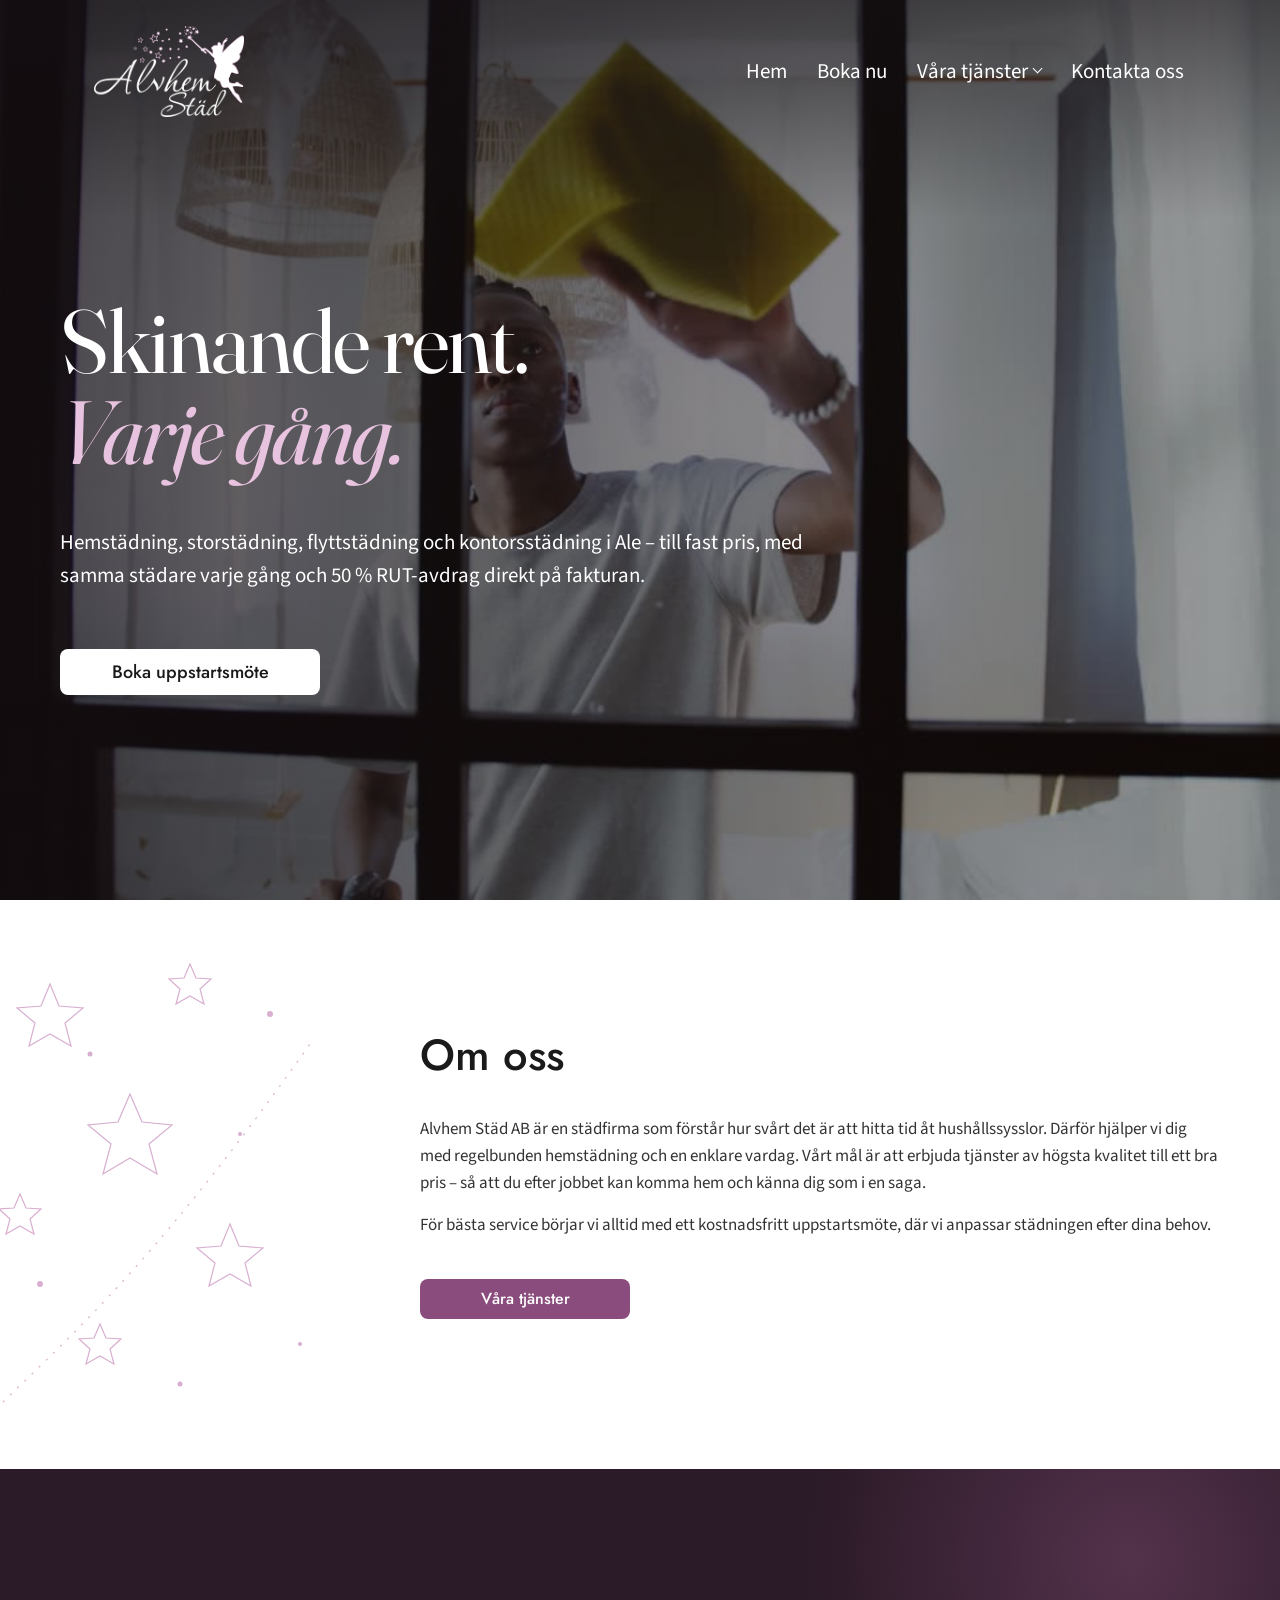
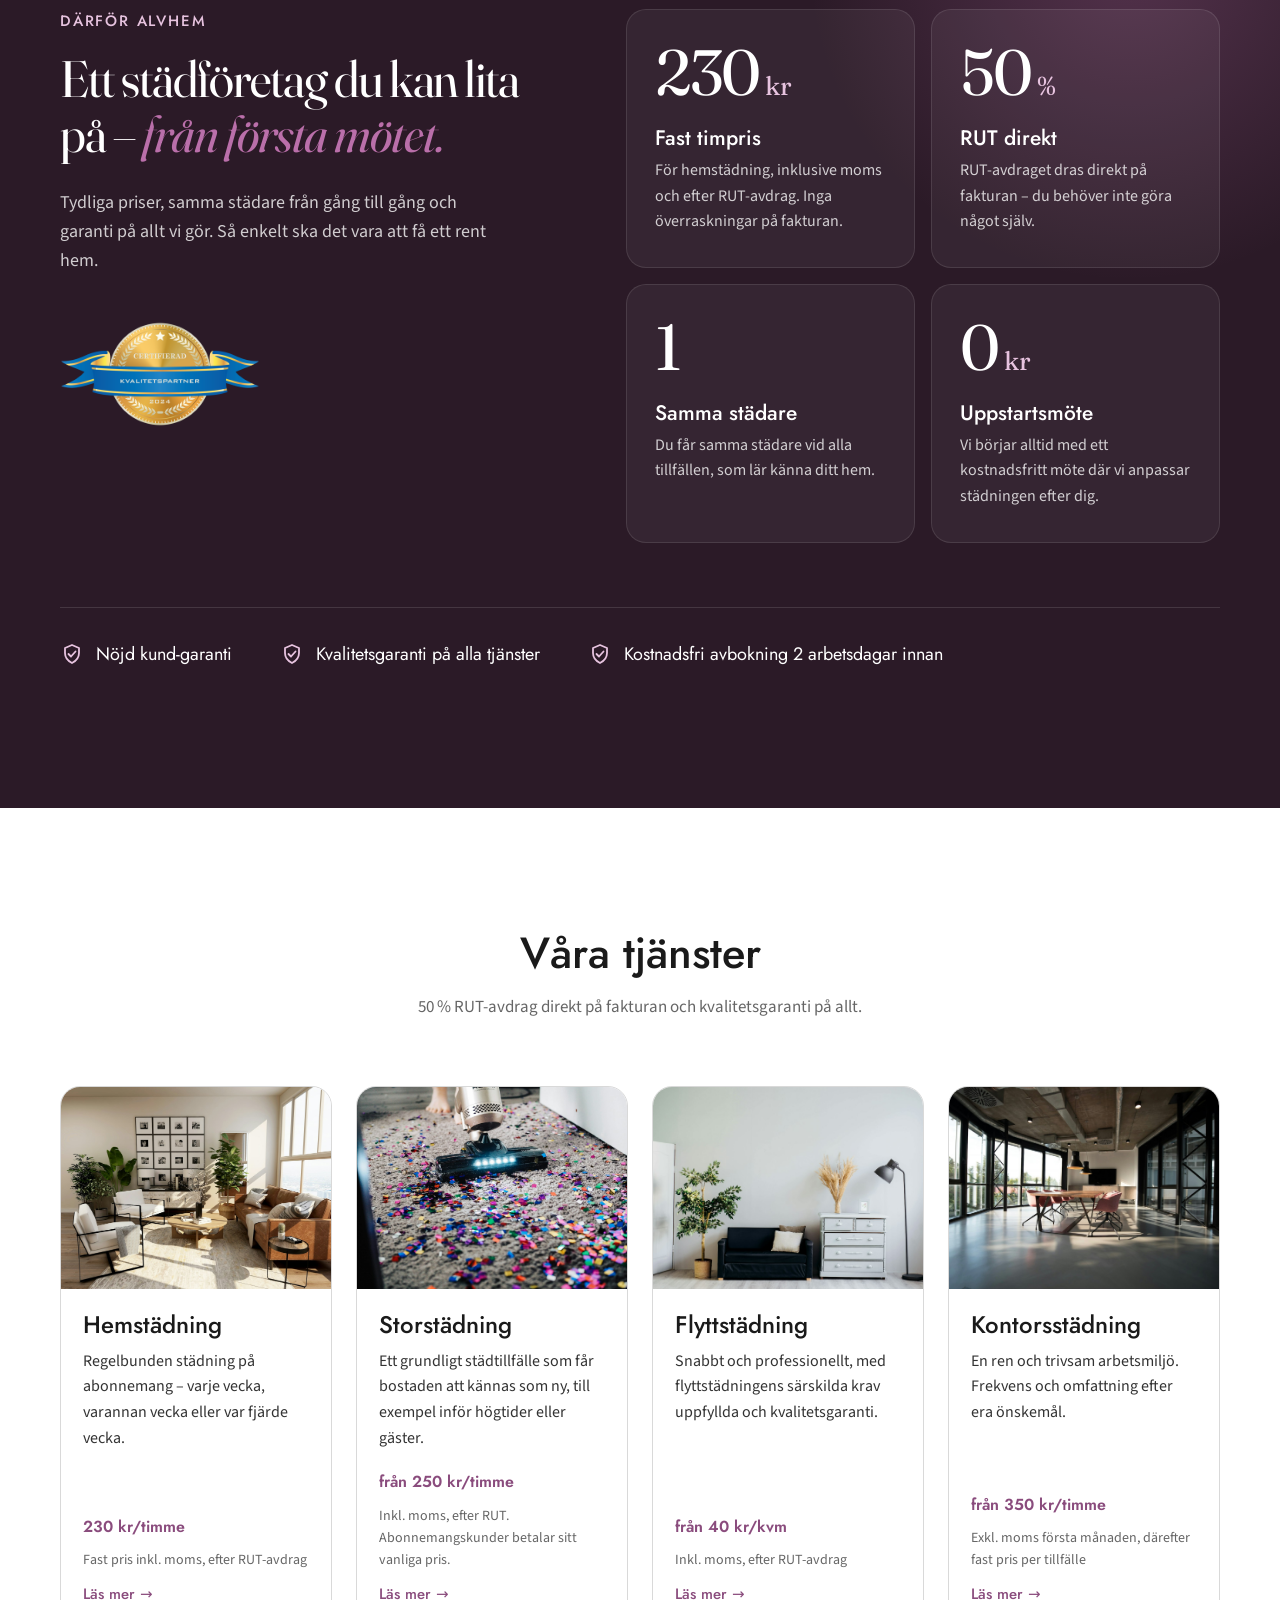
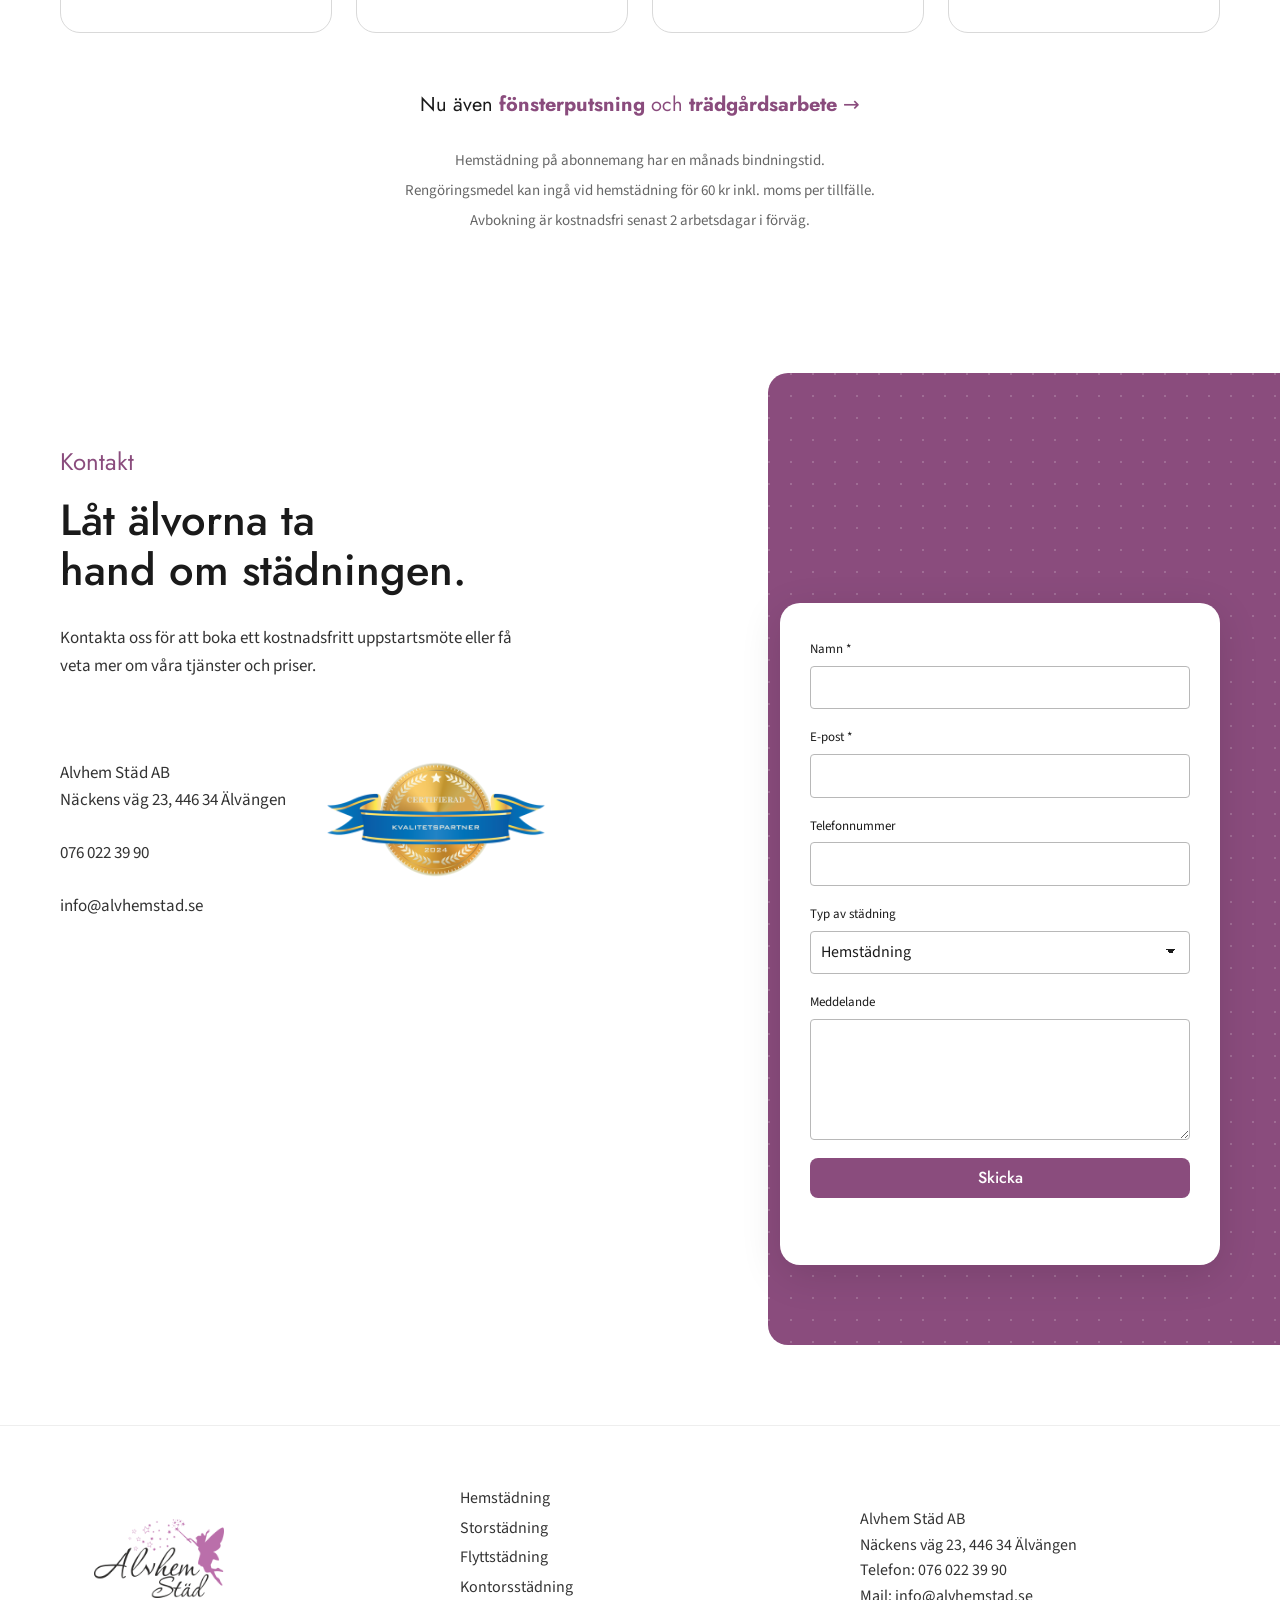
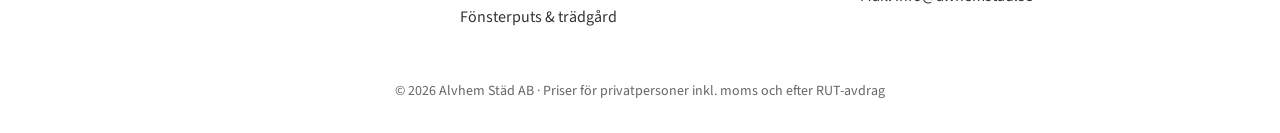
==== commit 974aac9b: "Hero i helskärm med genomskinlig meny Heron fyller hela fönstret (100svh) och menyn ligger genomskin" ====
--- a/index.html
+++ b/index.html
@@ -23,13 +23,14 @@
   }
   </script>
 </head>
-<body>
+<body class="has-hero">
 
 <!-- HEADER:START -->
 <header class="header" id="header">
   <div class="header__inner">
     <a href="index.html" class="header__logo" aria-label="Alvhem Städ – till startsidan">
-      <img src="assets/img/logo.png" alt="Alvhem Städ" width="640" height="388">
+      <img src="assets/img/logo.png" alt="Alvhem Städ" class="logo-dark" width="640" height="388">
+      <img src="assets/img/logo-light.png" alt="" class="logo-light" width="640" height="388" aria-hidden="true">
     </a>
     <nav class="header__nav" aria-label="Huvudmeny">
       <a href="index.html" class="is-active">Hem</a>
--- a/styles.css
+++ b/styles.css
@@ -49,7 +49,9 @@
 .header.is-scrolled { box-shadow: 0 2px 16px rgba(0,0,0,.08); }
 .header__inner { max-width: var(--maxw); margin: 0 auto; padding: 0 var(--gutter); height: 143px; display: flex; align-items: center; justify-content: space-between; transition: height .25s; }
 .header.is-scrolled .header__inner { height: 96px; }
-.header__logo { display: block; margin-left: 34px; }
+.header__logo { display: block; position: relative; margin-left: 34px; }
+.header__logo .logo-light { position: absolute; inset: 0; opacity: 0; transition: opacity .25s; }
+.header__logo .logo-dark { transition: opacity .25s; }
 .header__logo img { width: 150px; height: auto; transition: width .25s; }
 .header.is-scrolled .header__logo img { width: 116px; }
 .header__nav { display: flex; gap: 30px; margin-right: 36px; }
@@ -68,8 +70,21 @@
 .header__mobile[hidden] { display: none; }
 .header__mobile a { padding: 12px 0; font-size: 20px; color: var(--ink); border-bottom: 1px solid #eee; }
 
+/* ---------- Transparent header over fullscreen hero ---------- */
+.has-hero .header { position: fixed; left: 0; right: 0; background: transparent; }
+.has-hero .header.is-scrolled, .has-hero .header.is-open { background: var(--white); }
+.has-hero .header:not(.is-scrolled):not(.is-open) .logo-dark { opacity: 0; }
+.has-hero .header:not(.is-scrolled):not(.is-open) .logo-light { opacity: 1; }
+.has-hero .header:not(.is-scrolled):not(.is-open) .header__nav > a,
+.has-hero .header:not(.is-scrolled):not(.is-open) .dropdown__toggle { color: var(--white); }
+.has-hero .header:not(.is-scrolled):not(.is-open) .header__nav > a:hover,
+.has-hero .header:not(.is-scrolled):not(.is-open) .dropdown:hover .dropdown__toggle { color: #e7c3df; }
+.has-hero .header:not(.is-scrolled):not(.is-open) .header__toggle span { background: var(--white); }
+.has-hero .hero::before { content: ""; position: absolute; inset: 0 0 auto; height: 220px; z-index: -1; background: linear-gradient(180deg, rgba(20,14,19,.55), transparent); pointer-events: none; }
+.has-hero .hero__content { padding-top: 150px; }
+
 /* ---------- Hero ---------- */
-.hero { position: relative; min-height: 840px; display: flex; align-items: center; color: var(--white); overflow: hidden; isolation: isolate; }
+.hero { position: relative; height: 100vh; height: 100svh; min-height: 620px; display: flex; align-items: center; color: var(--white); overflow: hidden; isolation: isolate; }
 .hero__videos { position: absolute; inset: 0; z-index: -2; background: #2a2428; }
 .hero__bg { position: absolute; inset: 0; width: 100%; height: 100%; object-fit: cover; object-position: 50% 50%; opacity: 0; transition: opacity 1.2s ease; }
 .hero__bg.is-active { opacity: 1; }
@@ -302,6 +317,6 @@
   .others__grid { grid-template-columns: 1fr; }
   .faq__item summary { font-size: 18px; }
   .btn { min-width: 0; width: 100%; }
-  .hero__title { font-size: clamp(34px, 10vw, 44px); }
+  .hero__title { font-size: clamp(46px, 14vw, 60px); }
   .form { padding: 26px 20px; }
 }
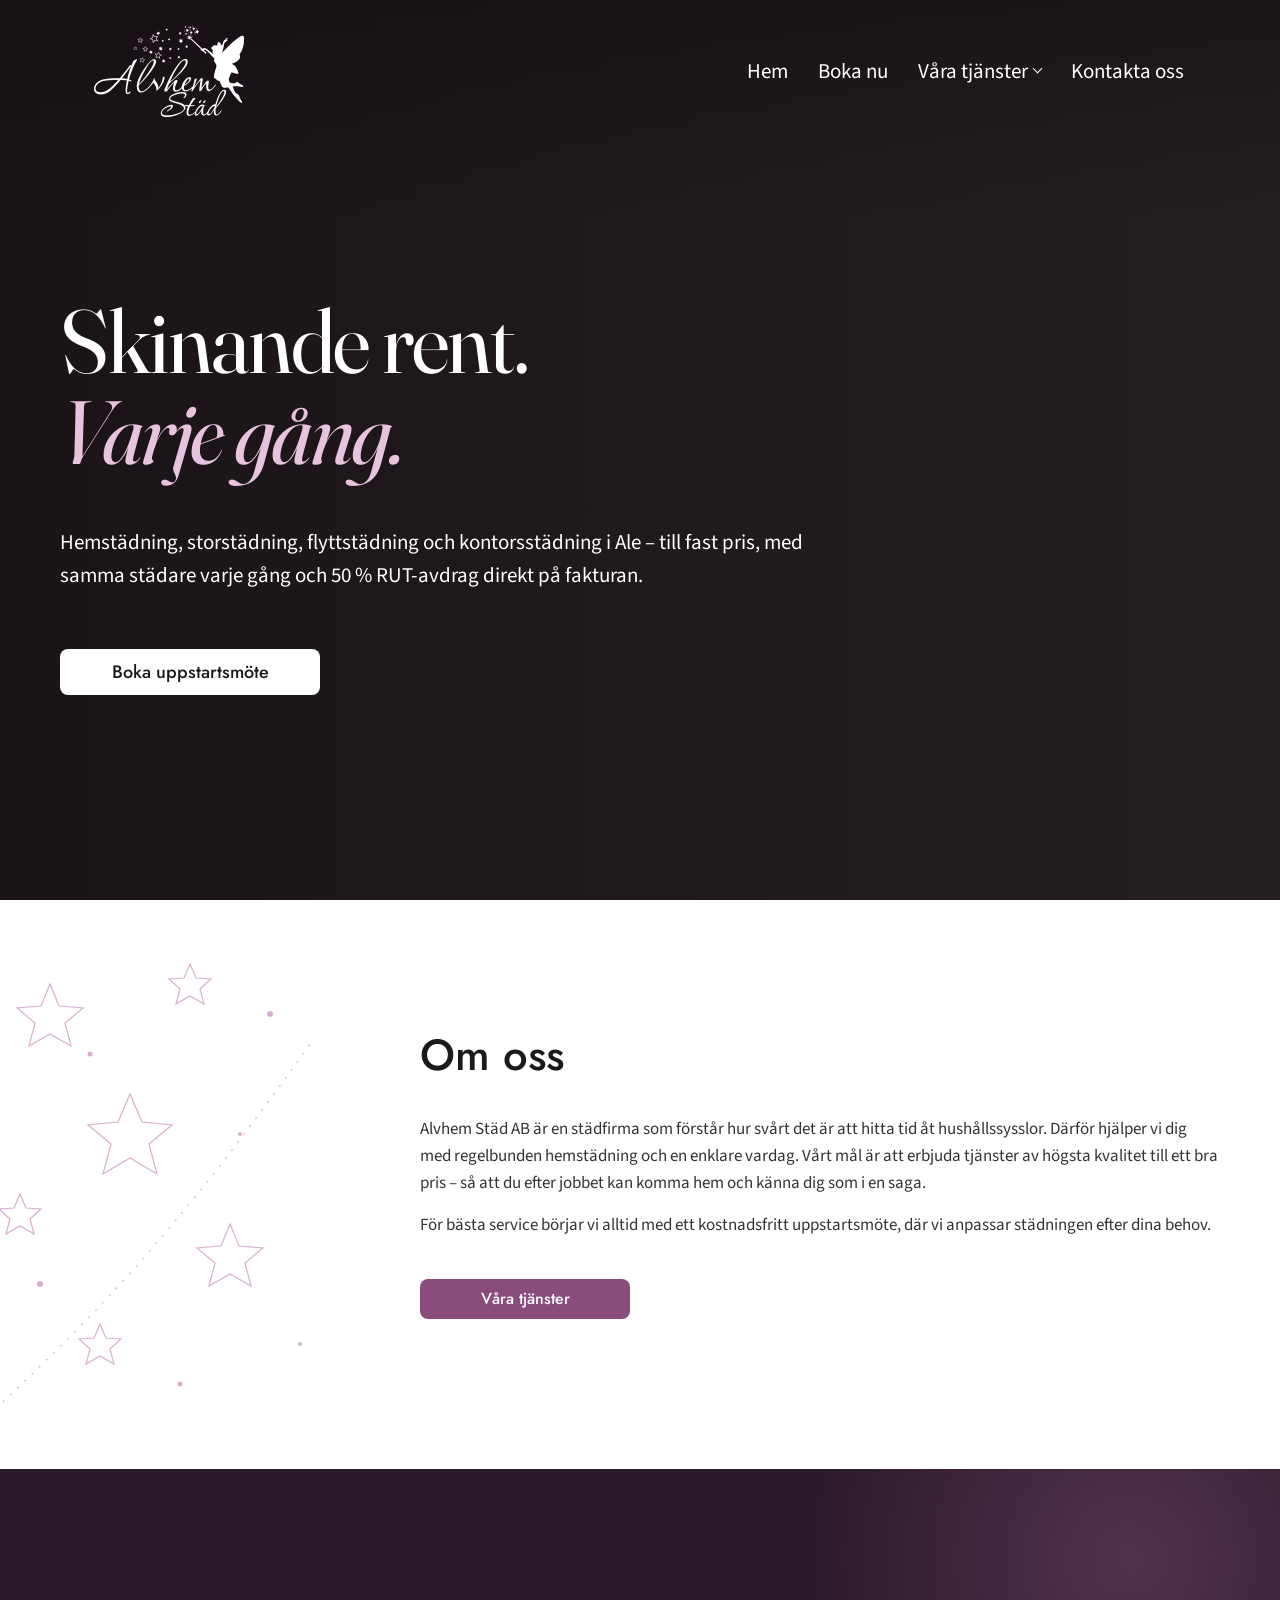
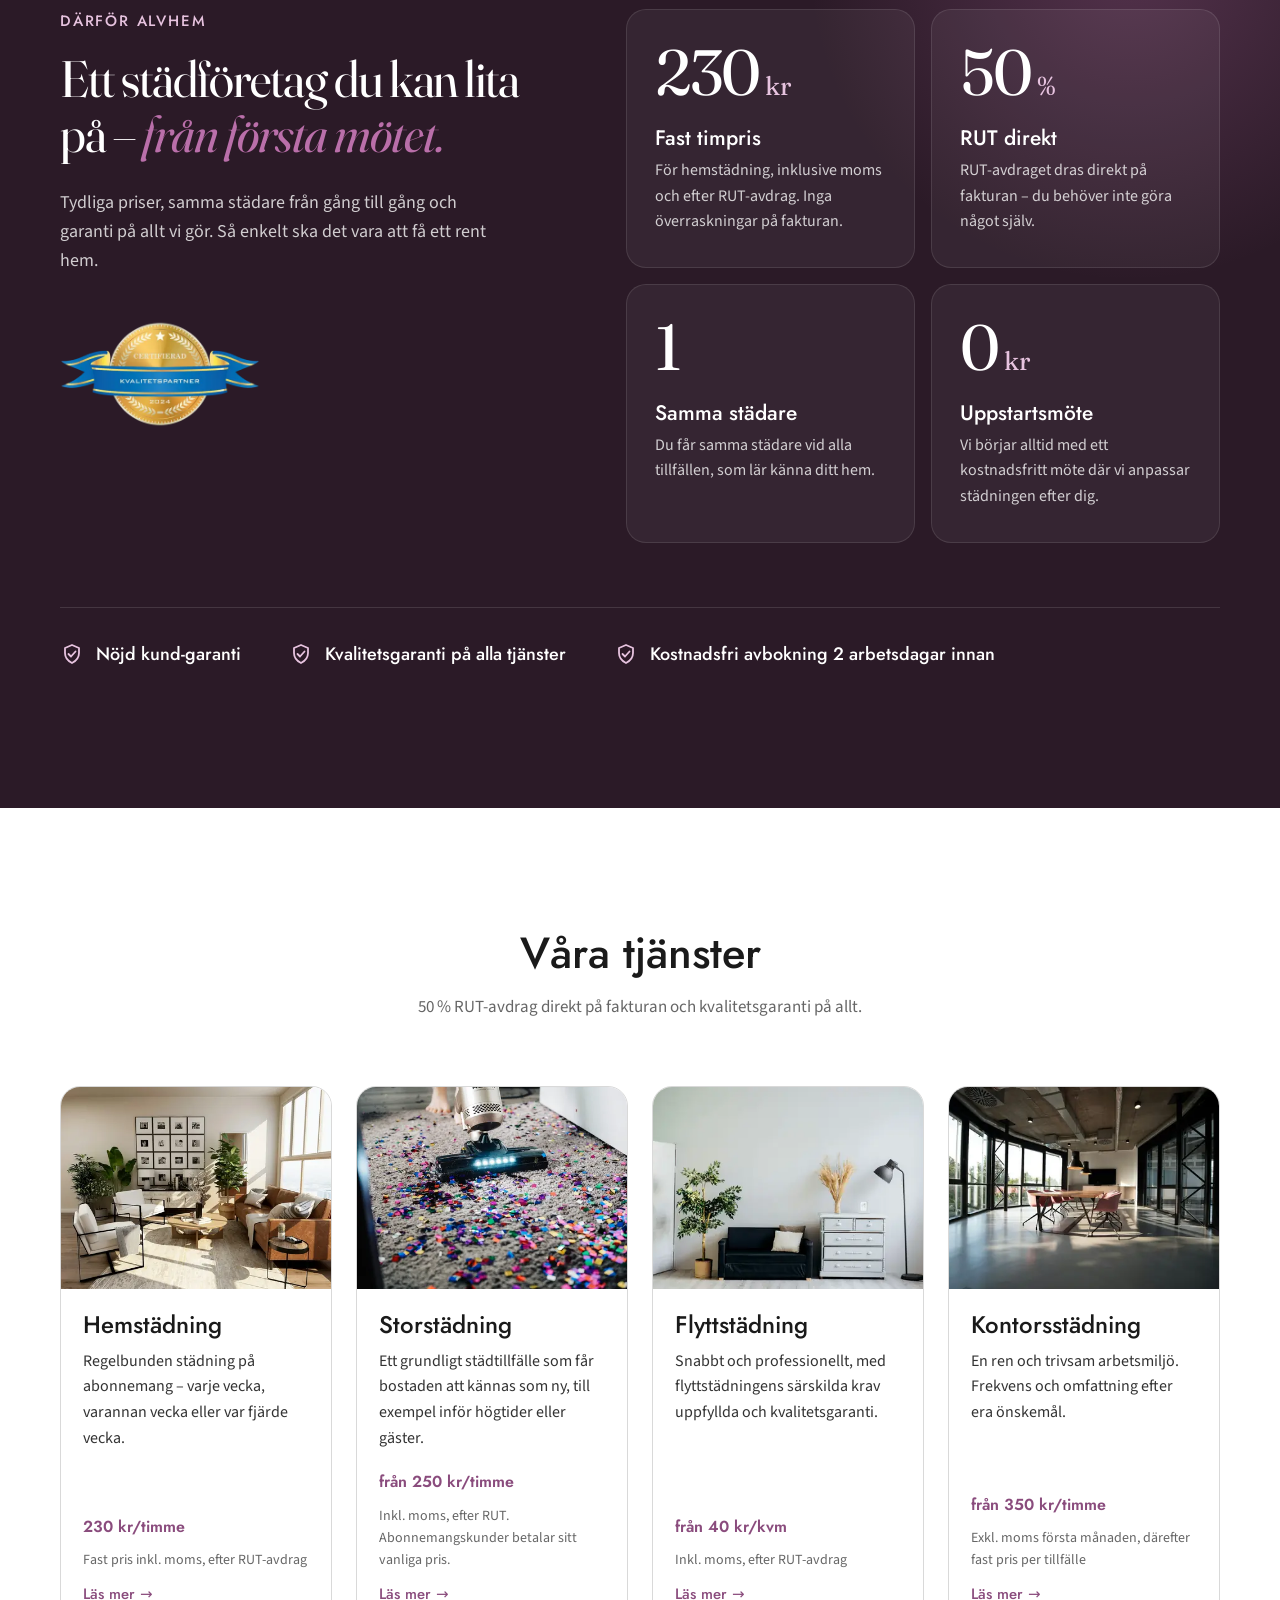
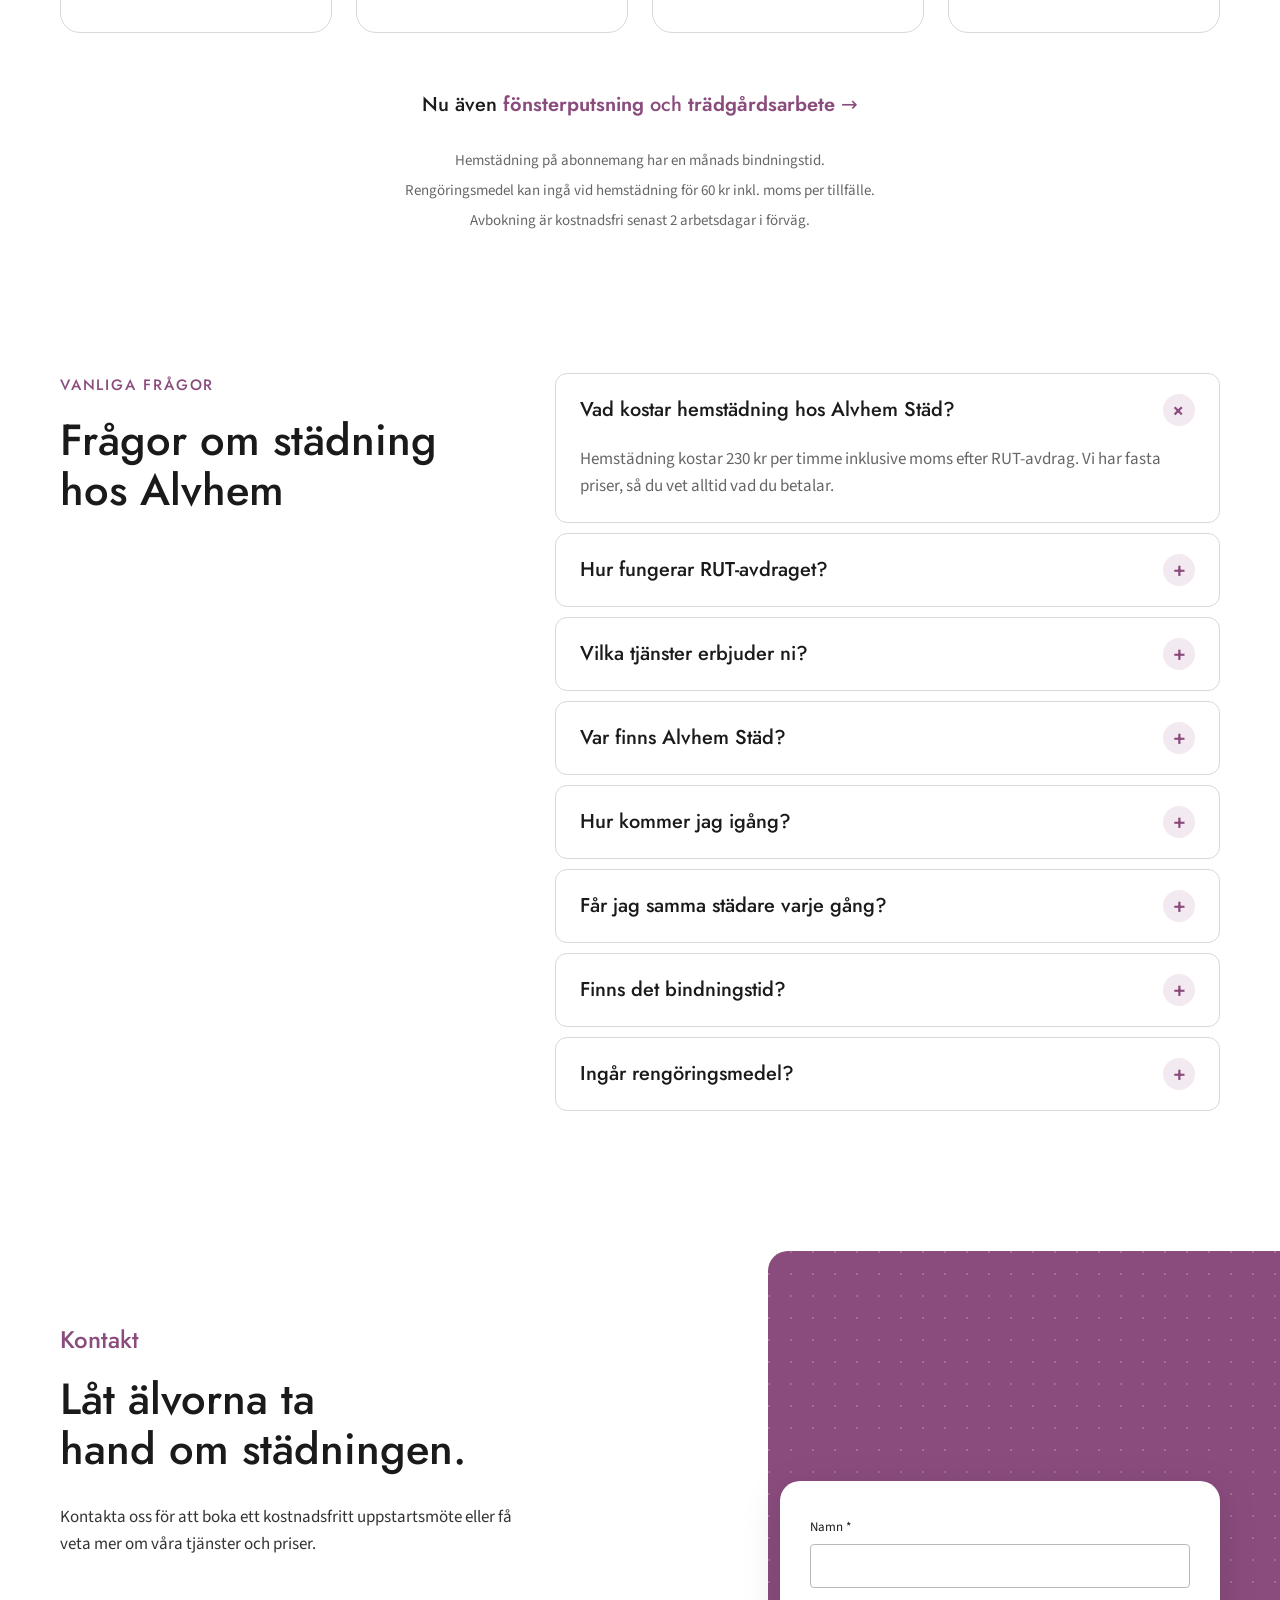
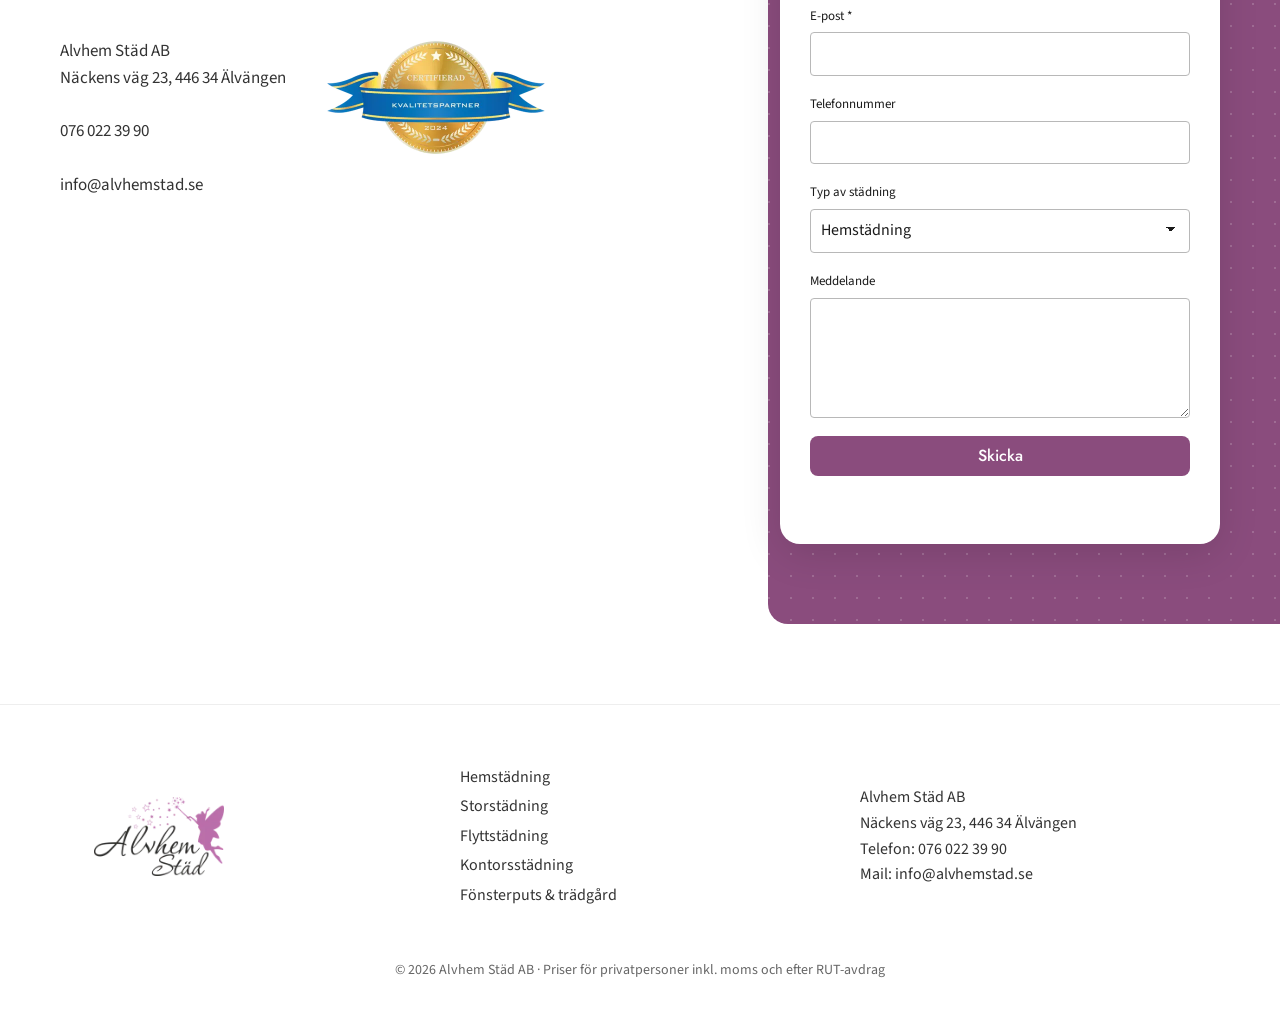
==== commit af1e01bd: "Skarp mobilvideo, SEO/AIO och prestanda - Stående 9:16-klipp för mobil, utskurna ur originalen i hög" ====
--- a/index.html
+++ b/index.html
@@ -1,42 +1,52 @@
 <!doctype html>
 <html lang="sv">
 <head>
+<!-- HEAD:START -->
   <meta charset="utf-8">
   <meta name="viewport" content="width=device-width, initial-scale=1">
-  <title>Alvhem Städ AB – Hemstädning, storstädning & flyttstädning i Älvängen</title>
-  <meta name="description" content="Alvhem Städ AB i Älvängen. Hemstädning från 230 kr/h efter RUT, fasta priser, samma städare varje gång och nöjd kund-garanti. Boka ett kostnadsfritt uppstartsmöte.">
-  <meta name="theme-color" content="#ffffff">
-  <link rel="icon" href="assets/img/logo.png">
-  <link rel="preconnect" href="https://fonts.googleapis.com">
-  <link rel="preconnect" href="https://fonts.gstatic.com" crossorigin>
-  <link href="https://fonts.googleapis.com/css2?family=Fraunces:ital,opsz,wght@0,9..144,400;0,9..144,500;1,9..144,400&family=Jost:wght@400;500;600&family=Source+Sans+3:wght@400;600&display=swap" rel="stylesheet">
-  <link rel="stylesheet" href="styles.css">
-  <script type="application/ld+json">
-  {
-    "@context": "https://schema.org",
-    "@type": "HouseCleaningService",
-    "name": "Alvhem Städ AB",
-    "telephone": "+46760223990",
-    "email": "info@alvhemstad.se",
-    "url": "https://www.alvhemstad.se/",
-    "address": { "@type": "PostalAddress", "streetAddress": "Näckens väg 23", "postalCode": "446 34", "addressLocality": "Älvängen", "addressCountry": "SE" }
-  }
-  </script>
+  <title>Städfirma i Älvängen &amp; Ale – Hemstädning från 230 kr/h | Alvhem Städ</title>
+  <meta name="description" content="Alvhem Städ i Älvängen, Ale: hemstädning 230 kr/h efter RUT, storstädning, flyttstädning och kontorsstädning. Fasta priser, samma städare och nöjd kund-garanti.">
+  <meta name="robots" content="index, follow, max-image-preview:large">
+  <link rel="canonical" href="https://www.alvhemstad.se/">
+  <meta name="theme-color" content="#8a4c7d">
+  <meta name="geo.region" content="SE-O">
+  <meta name="geo.placename" content="Älvängen">
+  <meta property="og:type" content="website">
+  <meta property="og:locale" content="sv_SE">
+  <meta property="og:site_name" content="Alvhem Städ">
+  <meta property="og:title" content="Städfirma i Älvängen &amp; Ale – Hemstädning från 230 kr/h | Alvhem Städ">
+  <meta property="og:description" content="Alvhem Städ i Älvängen, Ale: hemstädning 230 kr/h efter RUT, storstädning, flyttstädning och kontorsstädning. Fasta priser, samma städare och nöjd kund-garanti.">
+  <meta property="og:url" content="https://www.alvhemstad.se/">
+  <meta property="og:image" content="https://www.alvhemstad.se/assets/img/hero-fonster-poster.jpg">
+  <meta name="twitter:card" content="summary_large_image">
+  <link rel="icon" href="assets/img/favicon-32.png" sizes="32x32" type="image/png">
+  <link rel="apple-touch-icon" href="assets/img/apple-touch-icon.png">
+  <link rel="preload" href="assets/fonts/fraunces-var-normal.woff2" as="font" type="font/woff2" crossorigin>
+  <link rel="preload" href="assets/fonts/source-sans-3-latin-400-normal.woff2" as="font" type="font/woff2" crossorigin>
+  <link rel="preload" as="image" href="assets/img/hero-fonster-poster-mobil.webp" media="(max-width: 860px)" fetchpriority="high">
+  <link rel="preload" as="image" href="assets/img/hero-fonster-poster-1280.webp" media="(min-width: 861px)" fetchpriority="high">
+  <style>@font-face{font-family:"Fraunces";font-style:normal;font-weight:400;font-display:swap;src:url("assets/fonts/fraunces-var-normal.woff2") format("woff2-variations"),url("assets/fonts/fraunces-var-normal.woff2") format("woff2")}@font-face{font-family:"Fraunces";font-style:italic;font-weight:400;font-display:swap;src:url("assets/fonts/fraunces-var-italic.woff2") format("woff2-variations"),url("assets/fonts/fraunces-var-italic.woff2") format("woff2")}@font-face{font-family:"Jost";font-style:normal;font-weight:500;font-display:swap;src:url("assets/fonts/jost-latin-500-normal.woff2") format("woff2")}@font-face{font-family:"Jost";font-style:normal;font-weight:600;font-display:swap;src:url("assets/fonts/jost-latin-600-normal.woff2") format("woff2")}@font-face{font-family:"Source Sans 3";font-style:normal;font-weight:400;font-display:swap;src:url("assets/fonts/source-sans-3-latin-400-normal.woff2") format("woff2")}@font-face{font-family:"Source Sans 3";font-style:normal;font-weight:600;font-display:swap;src:url("assets/fonts/source-sans-3-latin-600-normal.woff2") format("woff2")}:root{--white:#ffffff;--ink:#1a1a1a;--text:#333333;--muted:#666666;--brand:#8a4c7d;--brand-dark:#6e3a63;--brand-light:#ba6faa;--tint:#f3e9f0;--line:#d9d9d9;--radius:12px;--radius-lg:20px;--maxw:1200px;--gutter:20px;--font-head:"Jost",system-ui,sans-serif;--font-display:"Fraunces",Georgia,serif;--font-body:"Source Sans 3",system-ui,sans-serif}*,*::before,*::after{box-sizing:border-box}html{scroll-behavior:smooth;-webkit-text-size-adjust:100%}body{margin:0;background:var(--white);color:var(--text);font-family:var(--font-body);font-size:17px;line-height:1.6;-webkit-font-smoothing:antialiased;overflow-x:hidden}img{display:block;max-width:100%;height:auto}a{color:inherit;text-decoration:none}h1,h2,h3{font-family:var(--font-head);color:var(--ink);margin:0;font-weight:500;line-height:1.15}p{margin:0}:focus-visible{outline:2px solid var(--brand-light);outline-offset:3px}[id]{scroll-margin-top:110px}.container{width:100%;max-width:var(--maxw);margin:0 auto;padding:0 var(--gutter)}.h2{font-size:clamp(34px,3.4vw,46px)}.h2--center{text-align:center}.skip{position:absolute;left:12px;top:-60px;z-index:100;padding:10px 16px;border-radius:8px;background:var(--ink);color:var(--white);font-weight:600;transition:top .2s}.skip:focus{top:12px}.btn{display:inline-flex;align-items:center;justify-content:center;min-width:260px;height:46px;padding:0 28px;border-radius:8px;border:0;font-family:var(--font-head);font-size:18px;font-weight:500;cursor:pointer;transition:background-color .2s,color .2s,transform .2s}.btn:hover{transform:translateY(-1px)}.btn--white{background:var(--white);color:var(--ink)}.btn--white:hover{background:var(--tint)}.btn--brand{background:var(--brand);color:var(--white);min-width:210px;height:40px;font-size:16px}.btn--brand:hover{background:var(--brand-dark)}.btn--block{width:100%}.header{position:sticky;top:0;z-index:50;background:var(--white);transition:box-shadow .2s}.header.is-scrolled{box-shadow:0 2px 16px rgba(0,0,0,.08)}.header__inner{max-width:var(--maxw);margin:0 auto;padding:0 var(--gutter);height:143px;display:flex;align-items:center;justify-content:space-between;transition:height .25s}.header.is-scrolled .header__inner{height:96px}.header__logo{display:block;position:relative;margin-left:34px}.header__logo .logo-light{position:absolute;inset:0;opacity:0;transition:opacity .25s}.header__logo .logo-dark{transition:opacity .25s}.header__logo img{width:150px;height:auto;transition:width .25s}.header.is-scrolled .header__logo img{width:116px}.header__nav{display:flex;gap:30px;margin-right:36px}.header__nav a{font-family:var(--font-body);font-size:21px;color:var(--ink);transition:color .2s}.header__nav a:hover,.header__nav a.is-active{color:var(--brand)}.header__toggle{display:none;width:44px;height:44px;border:0;background:none;cursor:pointer;position:relative}.header__toggle span{position:absolute;left:10px;right:10px;height:2px;background:var(--ink);transition:transform .25s,opacity .25s}.header__toggle span:nth-child(1){top:14px}.header__toggle span:nth-child(2){top:21px}.header__toggle span:nth-child(3){top:28px}.header.is-open .header__toggle span:nth-child(1){transform:translateY(7px) rotate(45deg)}.header.is-open .header__toggle span:nth-child(2){opacity:0}.header.is-open .header__toggle span:nth-child(3){transform:translateY(-7px) rotate(-45deg)}.header__mobile{display:grid;padding:8px var(--gutter) 20px;border-top:1px solid var(--line);background:var(--white)}.header__mobile[hidden]{display:none}.header__mobile a{padding:12px 0;font-size:20px;color:var(--ink);border-bottom:1px solid #eee}.has-hero .header{position:fixed;left:0;right:0;background:transparent}.has-hero .header.is-scrolled,.has-hero .header.is-open{background:var(--white)}.has-hero .header:not(.is-scrolled):not(.is-open) .logo-dark{opacity:0}.has-hero .header:not(.is-scrolled):not(.is-open) .logo-light{opacity:1}.has-hero .header:not(.is-scrolled):not(.is-open) .header__nav>a,.has-hero .header:not(.is-scrolled):not(.is-open) .dropdown__toggle{color:var(--white)}.has-hero .header:not(.is-scrolled):not(.is-open) .header__nav>a:hover,.has-hero .header:not(.is-scrolled):not(.is-open) .dropdown:hover .dropdown__toggle{color:#e7c3df}.has-hero .header:not(.is-scrolled):not(.is-open) .header__toggle span{background:var(--white)}.has-hero .hero::before{content:"";position:absolute;inset:0 0 auto;height:220px;z-index:-1;background:linear-gradient(180deg,rgba(20,14,19,.55),transparent);pointer-events:none}.has-hero .hero__content{padding-top:150px}.hero{position:relative;height:100vh;height:100svh;min-height:620px;display:flex;align-items:center;color:var(--white);overflow:hidden;isolation:isolate}.hero__videos{position:absolute;inset:0;z-index:-2;background:#2a2428}.hero__poster,.hero__bg{position:absolute;inset:0;width:100%;height:100%;object-fit:cover;object-position:50% 50%}.hero__bg{opacity:0;transition:opacity 1.2s ease}.hero__bg.is-active{opacity:1}.hero::after{content:"";position:absolute;inset:0;z-index:-1;background:linear-gradient(90deg,rgba(20,14,19,.72) 0%,rgba(20,14,19,.45) 55%,rgba(20,14,19,.25) 100%)}.hero__content{padding-top:60px;padding-bottom:60px}.hero__title{color:var(--white);font-size:clamp(48px,7vw,104px);line-height:1.02;max-width:900px}.hero__lead{margin-top:48px;max-width:790px;font-size:21px;line-height:1.6;color:var(--white)}.hero .btn{margin-top:56px}.about{position:relative;padding:130px 0 150px;overflow:hidden}.about__art{position:absolute;left:-20px;top:50%;transform:translateY(-50%);width:360px;height:auto;color:var(--brand-light);opacity:.55}.about__grid{display:grid;grid-template-columns:360px 1fr}.about__text{max-width:860px}.about__text .h2{margin-bottom:36px}.about__text p{font-size:17px;margin-bottom:14px}.about__text .btn{margin-top:26px}.display{font-family:var(--font-display);font-weight:400;letter-spacing:-0.02em;font-variation-settings:"opsz" 144}.display em{font-style:italic;color:var(--brand-light)}.hero .display em{color:#e7c3df}.display--sm{font-size:clamp(34px,4vw,56px);line-height:1.08}.kicker{font-family:var(--font-head);font-size:15px;font-weight:500;letter-spacing:.12em;text-transform:uppercase;color:var(--brand);margin-bottom:18px}.kicker--light{color:#e7c3df}.why{background:#2b1a27;color:rgba(255,255,255,.78);padding:140px 0;position:relative;overflow:hidden}.why::before{content:"";position:absolute;width:700px;height:700px;right:-200px;top:-260px;border-radius:50%;background:radial-gradient(circle,rgba(186,111,170,.28),transparent 65%);pointer-events:none}.why__grid{position:relative;display:grid;grid-template-columns:0.9fr 1.1fr;gap:64px 80px;align-items:start}.why .display{color:var(--white)}.why__lead{margin-top:28px;font-size:18px;max-width:440px}.why__seal{width:200px;margin-top:44px}.why__stats{display:grid;grid-template-columns:1fr 1fr;gap:16px}.stat{background:rgba(255,255,255,.05);border:1px solid rgba(255,255,255,.1);border-radius:var(--radius-lg);padding:30px 28px 32px;transition:background-color .25s,transform .25s}.stat:hover{background:rgba(255,255,255,.08);transform:translateY(-3px)}.stat__num{font-family:var(--font-display);font-size:64px;line-height:1;color:var(--white);letter-spacing:-0.03em}.stat__num small{font-size:26px;color:#e7c3df;letter-spacing:0}.stat h3{color:var(--white);font-size:21px;margin:22px 0 8px}.stat p:last-child{font-size:16px}.why__promises{grid-column:1 / -1;list-style:none;margin:0;padding:32px 0 0;border-top:1px solid rgba(255,255,255,.12);display:flex;flex-wrap:wrap;gap:16px 48px}.why__promises li{display:flex;align-items:center;gap:12px;font-family:var(--font-head);font-size:18px;color:var(--white)}.why__promises svg{width:24px;height:24px;color:#e7c3df;flex:none}.services{padding:120px 0 140px}.services__lead{text-align:center;margin-top:16px;color:var(--muted)}.services__grid{margin-top:64px;display:grid;grid-template-columns:repeat(4,1fr);gap:24px}.card{position:relative;transition:transform .25s,box-shadow .25s;border:1px solid var(--line);border-radius:var(--radius-lg);overflow:hidden;background:var(--white);display:flex;flex-direction:column}.card img{aspect-ratio:4 / 3;object-fit:cover;width:100%}.card__body{padding:22px 22px 26px;display:flex;flex-direction:column;gap:10px;flex:1}.card h3{font-size:24px}.card:hover{transform:translateY(-4px);box-shadow:0 18px 40px -20px rgba(0,0,0,.25)}.card__link::after{content:"";position:absolute;inset:0}.card__more{font-family:var(--font-head);font-weight:500;color:var(--brand);font-size:15px}.services__extra a{color:var(--brand)}.card__body>p{font-size:16px}.card__price{margin-top:auto;padding-top:8px;font-family:var(--font-head);font-size:24px;font-weight:600;color:var(--brand)}.card__note{font-size:14px !important;color:var(--muted)}.services__extra{margin-top:56px;text-align:center;font-size:20px;font-family:var(--font-head);color:var(--ink)}.terms{list-style:none;margin:28px auto 0;padding:0;max-width:760px;display:grid;gap:6px;text-align:center;font-size:15px;color:var(--muted)}.contact{position:relative;padding:0 0 160px}.contact__panel{position:absolute;right:0;top:0;width:40%;height:calc(100% - 80px);background:var(--brand);border-radius:var(--radius-lg) 0 0 var(--radius-lg);overflow:hidden}.contact__panel::before{content:"";position:absolute;inset:0;background-image:radial-gradient(circle at 1px 1px,rgba(255,255,255,.18) 1.2px,transparent 0);background-size:22px 22px}.contact__grid{position:relative;display:grid;grid-template-columns:1fr 440px;gap:60px;padding-top:70px;align-items:start}.contact__kicker{font-family:var(--font-head);font-size:24px;color:var(--brand);margin-bottom:14px}.contact__lead{margin-top:30px;max-width:460px}.contact__details{margin-top:80px;display:flex;align-items:flex-start;gap:40px;flex-wrap:wrap}.contact__details p{margin-bottom:26px}.contact__details a:hover{color:var(--brand)}.contact__seal{width:220px}.form{margin-top:160px;background:var(--white);border-radius:var(--radius-lg);padding:36px 30px 30px;box-shadow:0 10px 40px rgba(0,0,0,.12);display:grid;gap:18px}.field{display:grid;gap:6px}.field label{font-size:13px;color:var(--ink)}.field input,.field select,.field textarea{width:100%;font:inherit;font-size:16px;color:var(--ink);background:var(--white);border:1px solid #b8b8b8;border-radius:4px;padding:8px 10px;min-height:40px;-webkit-appearance:none;appearance:none}.field select{background-image:linear-gradient(45deg,transparent 50%,var(--ink) 50%),linear-gradient(135deg,var(--ink) 50%,transparent 50%);background-position:calc(100% - 18px) 17px,calc(100% - 13px) 17px;background-size:5px 5px;background-repeat:no-repeat;padding-right:36px}.field textarea{resize:vertical;min-height:100px}.field input:focus,.field select:focus,.field textarea:focus{outline:none;border-color:var(--brand);box-shadow:0 0 0 3px var(--tint)}.field.is-invalid input{border-color:#c0392b}.form__status{font-size:14px;color:var(--muted);min-height:1.4em}.footer{border-top:1px solid #eee;padding:60px 0 30px}.footer__grid{display:grid;grid-template-columns:1fr 1fr 1fr;gap:40px;align-items:center}.footer__logo{width:130px;margin-left:34px}.footer p{font-size:16px}.footer a:hover{color:var(--brand)}.footer__copy{margin-top:50px;text-align:center;font-size:14px !important;color:var(--muted)}.dropdown{position:relative}.dropdown__toggle{font-family:var(--font-body);font-size:21px;color:var(--ink);display:inline-flex;align-items:center;gap:6px}.dropdown__toggle::after{content:"";width:7px;height:7px;border-right:1.5px solid currentColor;border-bottom:1.5px solid currentColor;transform:translateY(-3px) rotate(45deg);transition:transform .2s}.dropdown__toggle.is-active,.dropdown:hover .dropdown__toggle{color:var(--brand)}.dropdown__menu{position:absolute;top:calc(100% + 14px);left:50%;transform:translate(-50%,8px);min-width:260px;padding:10px;background:var(--white);border-radius:14px;box-shadow:0 20px 50px -12px rgba(0,0,0,.22),0 0 0 1px rgba(0,0,0,.04);display:grid;opacity:0;visibility:hidden;transition:opacity .2s,transform .2s,visibility .2s}.dropdown__menu::before{content:"";position:absolute;left:0;right:0;top:-16px;height:16px}.dropdown:hover .dropdown__menu,.dropdown:focus-within .dropdown__menu{opacity:1;visibility:visible;transform:translate(-50%,0)}.dropdown__menu a{font-size:17px !important;padding:10px 14px;border-radius:8px}.dropdown__menu a:hover,.dropdown__menu a[aria-current]{background:var(--tint);color:var(--brand)}.header__mobile a.sub{padding-left:18px;font-size:17px;color:var(--muted)}.btn--outline{background:transparent;color:var(--white);border:1px solid rgba(255,255,255,.6)}.btn--outline:hover{border-color:var(--white);background:rgba(255,255,255,.08)}.page-hero{position:relative;min-height:620px;display:flex;align-items:flex-end;color:var(--white);isolation:isolate;overflow:hidden}.page-hero__bg{position:absolute;inset:0;width:100%;height:100%;object-fit:cover;z-index:-2}.page-hero::after{content:"";position:absolute;inset:0;z-index:-1;background:linear-gradient(0deg,rgba(20,14,19,.82) 0%,rgba(20,14,19,.45) 55%,rgba(20,14,19,.2) 100%)}.page-hero__content{padding-top:120px;padding-bottom:80px}.page-hero .display{color:var(--white);font-size:clamp(48px,7vw,96px);line-height:1.02}.page-hero__lead{margin-top:24px;max-width:640px;font-size:20px;color:rgba(255,255,255,.88)}.page-hero__actions{margin-top:36px;display:flex;flex-wrap:wrap;gap:12px}.crumbs{display:flex;gap:10px;flex-wrap:wrap;font-size:15px;color:rgba(255,255,255,.7);margin-bottom:28px}.crumbs a:hover{color:var(--white)}.svc-intro{padding:120px 0}.svc-intro__grid{display:grid;grid-template-columns:1fr 400px;gap:80px;align-items:start}.svc-intro__text .h2{margin-bottom:28px}.svc-intro__text>p{font-size:18px;margin-bottom:16px;max-width:640px}.facts{margin:44px 0 0;display:grid;grid-template-columns:1fr 1fr;gap:12px}.facts div{padding:20px 22px;border-radius:var(--radius);background:var(--tint)}.facts dt{font-size:14px;color:var(--muted)}.facts dd{margin:4px 0 0;font-family:var(--font-head);font-size:18px;font-weight:500;color:var(--ink)}.price-card{position:sticky;top:120px;padding:34px 30px;border-radius:var(--radius-lg);background:var(--white);box-shadow:0 24px 60px -24px rgba(0,0,0,.25),0 0 0 1px rgba(0,0,0,.05)}.price-card__label{font-size:14px;letter-spacing:.1em;text-transform:uppercase;color:var(--muted)}.price-card__price{margin-top:8px;font-family:var(--font-display);font-size:60px;line-height:1;color:var(--ink);letter-spacing:-0.03em}.price-card__price small{font-family:var(--font-body);font-size:20px;color:var(--muted);letter-spacing:0}.price-from{font-family:var(--font-body);font-size:18px;color:var(--muted);letter-spacing:0}.price-card__note{margin:14px 0 24px;font-size:15px;color:var(--muted)}.price-card .btn{height:50px;font-size:17px}.price-card__list{list-style:none;margin:24px 0 0;padding:22px 0 0;border-top:1px solid #eee;display:grid;gap:10px}.price-card__list li,.includes li{display:flex;gap:10px;align-items:flex-start}.price-card__list svg,.includes svg{width:20px;height:20px;flex:none;margin-top:3px;color:var(--brand)}.includes{background:var(--tint);padding:120px 0}.includes__lead{margin-top:16px;color:var(--muted);max-width:620px}.includes__grid{margin-top:56px;display:grid;grid-template-columns:repeat(3,1fr);gap:16px}@media (min-width:861px){.includes__grid:has(>:nth-child(2):last-child){grid-template-columns:repeat(2,1fr)}}.includes__group{background:var(--white);border-radius:var(--radius-lg);padding:30px 28px}.includes__group h3{font-size:24px;margin-bottom:20px}.includes ul{list-style:none;margin:0;padding:0;display:grid;gap:12px}.steps{padding:120px 0}.steps__list{list-style:none;margin:56px 0 0;padding:0;display:grid;grid-template-columns:repeat(3,1fr);gap:16px;counter-reset:none}.steps__list li{padding:32px 28px;border:1px solid var(--line);border-radius:var(--radius-lg)}.steps__num{font-family:var(--font-display);font-size:44px;color:var(--brand-light);line-height:1}.steps__list h3{font-size:23px;margin:26px 0 8px}.svc-faq{padding:0 0 120px}.svc-faq__grid{display:grid;grid-template-columns:1fr 1.6fr;gap:80px;align-items:start}.faq{display:grid;gap:10px}.faq__item{border:1px solid var(--line);border-radius:var(--radius);padding:0 24px}.faq__item summary{list-style:none;cursor:pointer;display:flex;justify-content:space-between;align-items:center;gap:20px;padding:20px 0;font-family:var(--font-head);font-size:20px;font-weight:500;color:var(--ink)}.faq__item summary::-webkit-details-marker{display:none}.faq__item summary::after{content:"+";flex:none;width:32px;height:32px;border-radius:50%;background:var(--tint);color:var(--brand);display:grid;place-items:center;font-size:20px;transition:transform .25s}.faq__item[open] summary::after{transform:rotate(45deg)}.faq__item p{padding:0 0 22px;color:var(--muted)}.others{padding:0 0 120px}.others__grid{margin-top:40px;display:grid;grid-template-columns:repeat(4,1fr);gap:16px}.other{position:relative;display:block;border-radius:var(--radius-lg);overflow:hidden;aspect-ratio:4 / 3;isolation:isolate}.other img{position:absolute;inset:0;width:100%;height:100%;object-fit:cover;z-index:-2;transition:transform .6s}.other::after{content:"";position:absolute;inset:0;z-index:-1;background:linear-gradient(0deg,rgba(20,14,19,.75),rgba(20,14,19,0) 60%)}.other span{position:absolute;left:20px;bottom:16px;color:var(--white);font-family:var(--font-head);font-size:21px;font-weight:500}.other:hover img{transform:scale(1.05)}.cta-band{background:var(--brand);color:var(--white);padding:80px 0}.cta-band__inner{display:flex;align-items:center;justify-content:space-between;gap:32px}.cta-band .display{color:var(--white);max-width:620px}.cta-band__actions{display:flex;flex-wrap:wrap;gap:12px}.footer__links{display:grid;gap:4px}.footer address{font-style:normal;font-size:16px}.home-faq{padding:0 0 140px}.footer__links a{font-size:16px}@media (prefers-reduced-motion:reduce){html{scroll-behavior:auto}*,*::before,*::after{transition:none !important}}@media (max-width:1080px){.services__grid{grid-template-columns:repeat(2,1fr)}.why__grid{grid-template-columns:1fr}.svc-intro__grid{grid-template-columns:1fr}.price-card{position:static;max-width:520px}.about__grid{grid-template-columns:220px 1fr}.about__art{width:240px}.contact__grid{grid-template-columns:1fr}.contact__panel{width:100%;top:auto;bottom:0;height:420px;border-radius:0}.form{margin-top:0;max-width:560px;width:100%;justify-self:center}}@media (max-width:860px){.header__nav{display:none}.header__toggle{display:block}.header__inner,.header.is-scrolled .header__inner{height:84px}.header__logo{margin-left:0}.header__logo img,.header.is-scrolled .header__logo img{width:110px}.hero{min-height:calc(100svh - 84px)}.hero__lead{margin-top:36px;font-size:18px}.hero .btn{margin-top:36px}.about{padding:80px 0}.about__art{left:auto;right:-60px;top:40px;transform:none;width:200px;opacity:.3}.about__grid{grid-template-columns:1fr}.why{padding:80px 0}.why__seal{width:160px;margin-top:28px}.page-hero{min-height:520px}.svc-intro,.includes,.steps,.svc-faq,.others{padding:72px 0}.includes__grid,.steps__list{grid-template-columns:1fr}.svc-faq__grid{grid-template-columns:1fr;gap:28px}.others__grid{grid-template-columns:1fr 1fr}.cta-band__inner{flex-direction:column;align-items:flex-start}.services{padding:80px 0}.contact{padding-bottom:80px}.contact__grid{padding-top:40px}.contact__details{margin-top:40px}.footer__grid{grid-template-columns:1fr;text-align:center;gap:20px}.footer__logo{margin:0 auto}}@media (max-width:560px){.services__grid{grid-template-columns:1fr}.why__stats{grid-template-columns:1fr}.stat__num{font-size:52px}.facts{grid-template-columns:1fr}.others__grid{grid-template-columns:1fr}.faq__item summary{font-size:18px}.btn{min-width:0;width:100%}.hero__title{font-size:clamp(46px,14vw,60px)}.form{padding:26px 20px}}</style>
+  <script type="application/ld+json">{"@context":"https://schema.org","@type":"HouseCleaningService","@id":"https://www.alvhemstad.se/#foretag","name":"Alvhem Städ AB","alternateName":"Alvhem Städ","description":"Städfirma i Älvängen, Ale kommun. Hemstädning, storstädning, flyttstädning, kontorsstädning, fönsterputsning och trädgårdsarbete med fasta priser och 50 % RUT-avdrag direkt på fakturan.","url":"https://www.alvhemstad.se/","logo":"https://www.alvhemstad.se/assets/img/logo.png","image":"https://www.alvhemstad.se/assets/img/hero-fonster-poster.jpg","telephone":"+46760223990","email":"info@alvhemstad.se","priceRange":"230–350 kr/h","currenciesAccepted":"SEK","address":{"@type":"PostalAddress","streetAddress":"Näckens väg 23","postalCode":"446 34","addressLocality":"Älvängen","addressRegion":"Västra Götalands län","addressCountry":"SE"},"areaServed":[{"@type":"City","name":"Älvängen"},{"@type":"AdministrativeArea","name":"Ale kommun"}],"hasMap":"https://www.google.com/maps/dir//N%C3%A4ckens+v%C3%A4g+23,+44634+%C3%84lv%C3%A4ngen","award":"Certifierad kvalitetspartner 2024","knowsLanguage":"sv","hasOfferCatalog":{"@type":"OfferCatalog","name":"Städtjänster","itemListElement":[{"@type":"Offer","itemOffered":{"@type":"Service","name":"Hemstädning","url":"https://www.alvhemstad.se/hemstadning.html"}},{"@type":"Offer","itemOffered":{"@type":"Service","name":"Storstädning","url":"https://www.alvhemstad.se/storstadning.html"}},{"@type":"Offer","itemOffered":{"@type":"Service","name":"Flyttstädning","url":"https://www.alvhemstad.se/flyttstadning.html"}},{"@type":"Offer","itemOffered":{"@type":"Service","name":"Kontorsstädning","url":"https://www.alvhemstad.se/kontorsstadning.html"}},{"@type":"Offer","itemOffered":{"@type":"Service","name":"Fönsterputs & trädgård","url":"https://www.alvhemstad.se/fonsterputsning-tradgard.html"}}]}}</script>
+  <script type="application/ld+json">{"@context":"https://schema.org","@type":"WebSite","name":"Alvhem Städ","url":"https://www.alvhemstad.se/","inLanguage":"sv-SE","publisher":{"@id":"https://www.alvhemstad.se/#foretag"}}</script>
+  <script type="application/ld+json">{"@context":"https://schema.org","@type":"FAQPage","mainEntity":[{"@type":"Question","name":"Vad kostar hemstädning hos Alvhem Städ?","acceptedAnswer":{"@type":"Answer","text":"Hemstädning kostar 230 kr per timme inklusive moms efter RUT-avdrag. Vi har fasta priser, så du vet alltid vad du betalar."}},{"@type":"Question","name":"Hur fungerar RUT-avdraget?","acceptedAnswer":{"@type":"Answer","text":"Du får 50 % RUT-avdrag direkt på fakturan för hemstädning, storstädning och flyttstädning. Alla priser för privatpersoner anges inklusive moms och efter RUT-avdrag."}},{"@type":"Question","name":"Vilka tjänster erbjuder ni?","acceptedAnswer":{"@type":"Answer","text":"Hemstädning, storstädning, flyttstädning och kontorsstädning. Vi erbjuder nu även fönsterputsning och trädgårdsarbete."}},{"@type":"Question","name":"Var finns Alvhem Städ?","acceptedAnswer":{"@type":"Answer","text":"Vi finns på Näckens väg 23 i Älvängen i Ale kommun. Kontakta oss så berättar vi om vi kan hjälpa dig där du bor."}},{"@type":"Question","name":"Hur kommer jag igång?","acceptedAnswer":{"@type":"Answer","text":"Vi börjar alltid med ett kostnadsfritt uppstartsmöte där vi anpassar städningen efter dina behov. Ring 076 022 39 90 eller mejla info@alvhemstad.se."}},{"@type":"Question","name":"Får jag samma städare varje gång?","acceptedAnswer":{"@type":"Answer","text":"Ja. Du får samma städare vid alla städtillfällen."}},{"@type":"Question","name":"Finns det bindningstid?","acceptedAnswer":{"@type":"Answer","text":"Hemstädning på abonnemang har en månads bindningstid. Du kan avboka ett städtillfälle kostnadsfritt senast 2 arbetsdagar i förväg."}},{"@type":"Question","name":"Ingår rengöringsmedel?","acceptedAnswer":{"@type":"Answer","text":"Vid hemstädning står vi för rengöringsmedel om du vill. Då debiteras 60 kr inklusive moms per städtillfälle."}}]}</script>
+<!-- HEAD:END -->
 </head>
 <body class="has-hero">
+
+<a class="skip" href="#main">Hoppa till innehållet</a>
 
 <!-- HEADER:START -->
 <header class="header" id="header">
   <div class="header__inner">
     <a href="index.html" class="header__logo" aria-label="Alvhem Städ – till startsidan">
-      <img src="assets/img/logo.png" alt="Alvhem Städ" class="logo-dark" width="640" height="388">
-      <img src="assets/img/logo-light.png" alt="" class="logo-light" width="640" height="388" aria-hidden="true">
+      <img src="assets/img/logo-300.webp" alt="Alvhem Städ" class="logo-dark" width="300" height="182">
+      <img src="assets/img/logo-light-300.webp" alt="" class="logo-light" width="300" height="182">
     </a>
     <nav class="header__nav" aria-label="Huvudmeny">
-      <a href="index.html" class="is-active">Hem</a>
+      <a href="index.html" class="is-active" aria-current="page">Hem</a>
       <a href="index.html#kontakt">Boka nu</a>
       <div class="dropdown">
-        <a href="index.html#tjanster" class="dropdown__toggle" aria-haspopup="true">Våra tjänster</a>
+        <a href="index.html#tjanster" class="dropdown__toggle">Våra tjänster</a>
         <div class="dropdown__menu">
           <a href="hemstadning.html">Hemstädning</a>
           <a href="storstadning.html">Storstädning</a>
@@ -65,14 +75,18 @@
 </header>
 <!-- HEADER:END -->
 
-<main id="top">
+<main id="main">
 
   <!-- HERO -->
   <section class="hero">
     <div class="hero__videos" aria-hidden="true">
-      <video class="hero__bg is-active" muted playsinline preload="auto" poster="assets/img/hero-fonster-poster.jpg"
+      <picture>
+        <source media="(max-width: 860px)" srcset="assets/img/hero-fonster-poster-mobil.webp" width="720" height="1280">
+        <img class="hero__poster" src="assets/img/hero-fonster-poster-1280.webp" srcset="assets/img/hero-fonster-poster-800.webp 800w, assets/img/hero-fonster-poster-1280.webp 1280w" sizes="100vw" alt="" width="1280" height="674" fetchpriority="high" decoding="async">
+      </picture>
+      <video class="hero__bg" muted playsinline preload="auto" tabindex="-1"
         data-src="assets/video/hero-fonster.mp4" data-src-mobile="assets/video/hero-fonster-mobil.mp4"></video>
-      <video class="hero__bg" muted playsinline preload="none" poster="assets/img/hero-torka-poster.jpg"
+      <video class="hero__bg" muted playsinline preload="none" tabindex="-1"
         data-src="assets/video/hero-torka.mp4" data-src-mobile="assets/video/hero-torka-mobil.mp4"></video>
     </div>
     <div class="container hero__content">
@@ -117,7 +131,7 @@
         <p class="kicker kicker--light">Därför Alvhem</p>
         <h2 class="display display--sm">Ett städföretag du kan lita på – <em>från första mötet.</em></h2>
         <p class="why__lead">Tydliga priser, samma städare från gång till gång och garanti på allt vi gör. Så enkelt ska det vara att få ett rent hem.</p>
-        <img src="assets/img/guldsigill-2024.png" alt="Certifierad kvalitetspartner 2024" class="why__seal" width="480" height="260" loading="lazy">
+        <img src="assets/img/guldsigill-2024-440.webp" alt="Certifierad kvalitetspartner 2024" class="why__seal" width="440" height="238" decoding="async" loading="lazy">
       </div>
       <div class="why__stats">
         <div class="stat">
@@ -156,7 +170,7 @@
       <p class="services__lead">50&nbsp;% RUT-avdrag direkt på fakturan och kvalitetsgaranti på allt.</p>
       <div class="services__grid">
         <article class="card">
-          <img src="assets/img/hem.jpg" alt="Välstädat vardagsrum" loading="lazy">
+          <img src="assets/img/hem-480.webp" srcset="assets/img/hem-480.webp 480w, assets/img/hem-800.webp 800w" sizes="(max-width: 560px) calc(100vw - 40px), (max-width: 1080px) 50vw, 280px" alt="Välstädat vardagsrum" width="480" height="360" loading="lazy" decoding="async">
           <div class="card__body">
             <h3><a href="hemstadning.html" class="card__link">Hemstädning</a></h3>
             <p>Regelbunden städning på abonnemang – varje vecka, varannan vecka eller var fjärde vecka.</p>
@@ -166,7 +180,7 @@
           </div>
         </article>
         <article class="card">
-          <img src="assets/img/stor.jpg" alt="Dammsugning av matta" loading="lazy">
+          <img src="assets/img/stor-480.webp" srcset="assets/img/stor-480.webp 480w, assets/img/stor-800.webp 800w" sizes="(max-width: 560px) calc(100vw - 40px), (max-width: 1080px) 50vw, 280px" alt="Dammsugning av matta" width="480" height="360" loading="lazy" decoding="async">
           <div class="card__body">
             <h3><a href="storstadning.html" class="card__link">Storstädning</a></h3>
             <p>Ett grundligt städtillfälle som får bostaden att kännas som ny, till exempel inför högtider eller gäster.</p>
@@ -176,7 +190,7 @@
           </div>
         </article>
         <article class="card">
-          <img src="assets/img/flytt.jpg" alt="Ljust, tomt rum" loading="lazy">
+          <img src="assets/img/flytt-480.webp" srcset="assets/img/flytt-480.webp 480w, assets/img/flytt-800.webp 800w" sizes="(max-width: 560px) calc(100vw - 40px), (max-width: 1080px) 50vw, 280px" alt="Ljust, tomt rum" width="480" height="360" loading="lazy" decoding="async">
           <div class="card__body">
             <h3><a href="flyttstadning.html" class="card__link">Flyttstädning</a></h3>
             <p>Snabbt och professionellt, med flyttstädningens särskilda krav uppfyllda och kvalitetsgaranti.</p>
@@ -186,7 +200,7 @@
           </div>
         </article>
         <article class="card">
-          <img src="assets/img/kontor.jpg" alt="Ljust kontor" loading="lazy">
+          <img src="assets/img/kontor-480.webp" srcset="assets/img/kontor-480.webp 480w, assets/img/kontor-800.webp 800w" sizes="(max-width: 560px) calc(100vw - 40px), (max-width: 1080px) 50vw, 280px" alt="Ljust kontor" width="480" height="360" loading="lazy" decoding="async">
           <div class="card__body">
             <h3><a href="kontorsstadning.html" class="card__link">Kontorsstädning</a></h3>
             <p>En ren och trivsam arbetsmiljö. Frekvens och omfattning efter era önskemål.</p>
@@ -202,6 +216,52 @@
         <li>Rengöringsmedel kan ingå vid hemstädning för 60 kr inkl. moms per tillfälle.</li>
         <li>Avbokning är kostnadsfri senast 2 arbetsdagar i förväg.</li>
       </ul>
+    </div>
+  </section>
+
+  <!-- FAQ -->
+  <section class="svc-faq home-faq" id="fragor">
+    <div class="container svc-faq__grid">
+      <div>
+        <p class="kicker">Vanliga frågor</p>
+        <h2 class="h2">Frågor om städning hos Alvhem</h2>
+      </div>
+      <div class="faq">
+<!-- FAQ:START -->
+        <details class="faq__item" open>
+          <summary>Vad kostar hemstädning hos Alvhem Städ?</summary>
+          <p>Hemstädning kostar 230 kr per timme inklusive moms efter RUT-avdrag. Vi har fasta priser, så du vet alltid vad du betalar.</p>
+        </details>
+        <details class="faq__item">
+          <summary>Hur fungerar RUT-avdraget?</summary>
+          <p>Du får 50 % RUT-avdrag direkt på fakturan för hemstädning, storstädning och flyttstädning. Alla priser för privatpersoner anges inklusive moms och efter RUT-avdrag.</p>
+        </details>
+        <details class="faq__item">
+          <summary>Vilka tjänster erbjuder ni?</summary>
+          <p>Hemstädning, storstädning, flyttstädning och kontorsstädning. Vi erbjuder nu även fönsterputsning och trädgårdsarbete.</p>
+        </details>
+        <details class="faq__item">
+          <summary>Var finns Alvhem Städ?</summary>
+          <p>Vi finns på Näckens väg 23 i Älvängen i Ale kommun. Kontakta oss så berättar vi om vi kan hjälpa dig där du bor.</p>
+        </details>
+        <details class="faq__item">
+          <summary>Hur kommer jag igång?</summary>
+          <p>Vi börjar alltid med ett kostnadsfritt uppstartsmöte där vi anpassar städningen efter dina behov. Ring 076 022 39 90 eller mejla info@alvhemstad.se.</p>
+        </details>
+        <details class="faq__item">
+          <summary>Får jag samma städare varje gång?</summary>
+          <p>Ja. Du får samma städare vid alla städtillfällen.</p>
+        </details>
+        <details class="faq__item">
+          <summary>Finns det bindningstid?</summary>
+          <p>Hemstädning på abonnemang har en månads bindningstid. Du kan avboka ett städtillfälle kostnadsfritt senast 2 arbetsdagar i förväg.</p>
+        </details>
+        <details class="faq__item">
+          <summary>Ingår rengöringsmedel?</summary>
+          <p>Vid hemstädning står vi för rengöringsmedel om du vill. Då debiteras 60 kr inklusive moms per städtillfälle.</p>
+        </details>
+<!-- FAQ:END -->
+      </div>
     </div>
   </section>
 
@@ -219,7 +279,7 @@
             <p><a href="tel:+46760223990">076 022 39 90</a></p>
             <p><a href="mailto:info@alvhemstad.se">info@alvhemstad.se</a></p>
           </div>
-          <img src="assets/img/guldsigill-2024.png" alt="Certifierad kvalitetspartner 2024" class="contact__seal" width="480" height="260" loading="lazy">
+          <img src="assets/img/guldsigill-2024-440.webp" alt="Certifierad kvalitetspartner 2024" class="contact__seal" width="440" height="238" decoding="async" loading="lazy">
         </div>
       </div>
 
@@ -262,15 +322,15 @@
 <!-- FOOTER:START -->
 <footer class="footer">
   <div class="container footer__grid">
-    <img src="assets/img/logo.png" alt="Alvhem Städ" class="footer__logo" width="640" height="388" loading="lazy">
-    <div class="footer__links">
+    <img src="assets/img/logo-300.webp" alt="Alvhem Städ" class="footer__logo" width="300" height="182" loading="lazy">
+    <nav class="footer__links" aria-label="Tjänster">
       <a href="hemstadning.html">Hemstädning</a>
       <a href="storstadning.html">Storstädning</a>
       <a href="flyttstadning.html">Flyttstädning</a>
       <a href="kontorsstadning.html">Kontorsstädning</a>
       <a href="fonsterputsning-tradgard.html">Fönsterputs &amp; trädgård</a>
-    </div>
-    <p>Alvhem Städ AB<br>Näckens väg 23, 446 34 Älvängen<br>Telefon: <a href="tel:+46760223990">076 022 39 90</a><br>Mail: <a href="mailto:info@alvhemstad.se">info@alvhemstad.se</a></p>
+    </nav>
+    <address>Alvhem Städ AB<br>Näckens väg 23, 446 34 Älvängen<br>Telefon: <a href="tel:+46760223990">076 022 39 90</a><br>Mail: <a href="mailto:info@alvhemstad.se">info@alvhemstad.se</a></address>
   </div>
   <p class="footer__copy">© <span id="year">2026</span> Alvhem Städ AB · Priser för privatpersoner inkl. moms och efter RUT-avdrag</p>
 </footer>
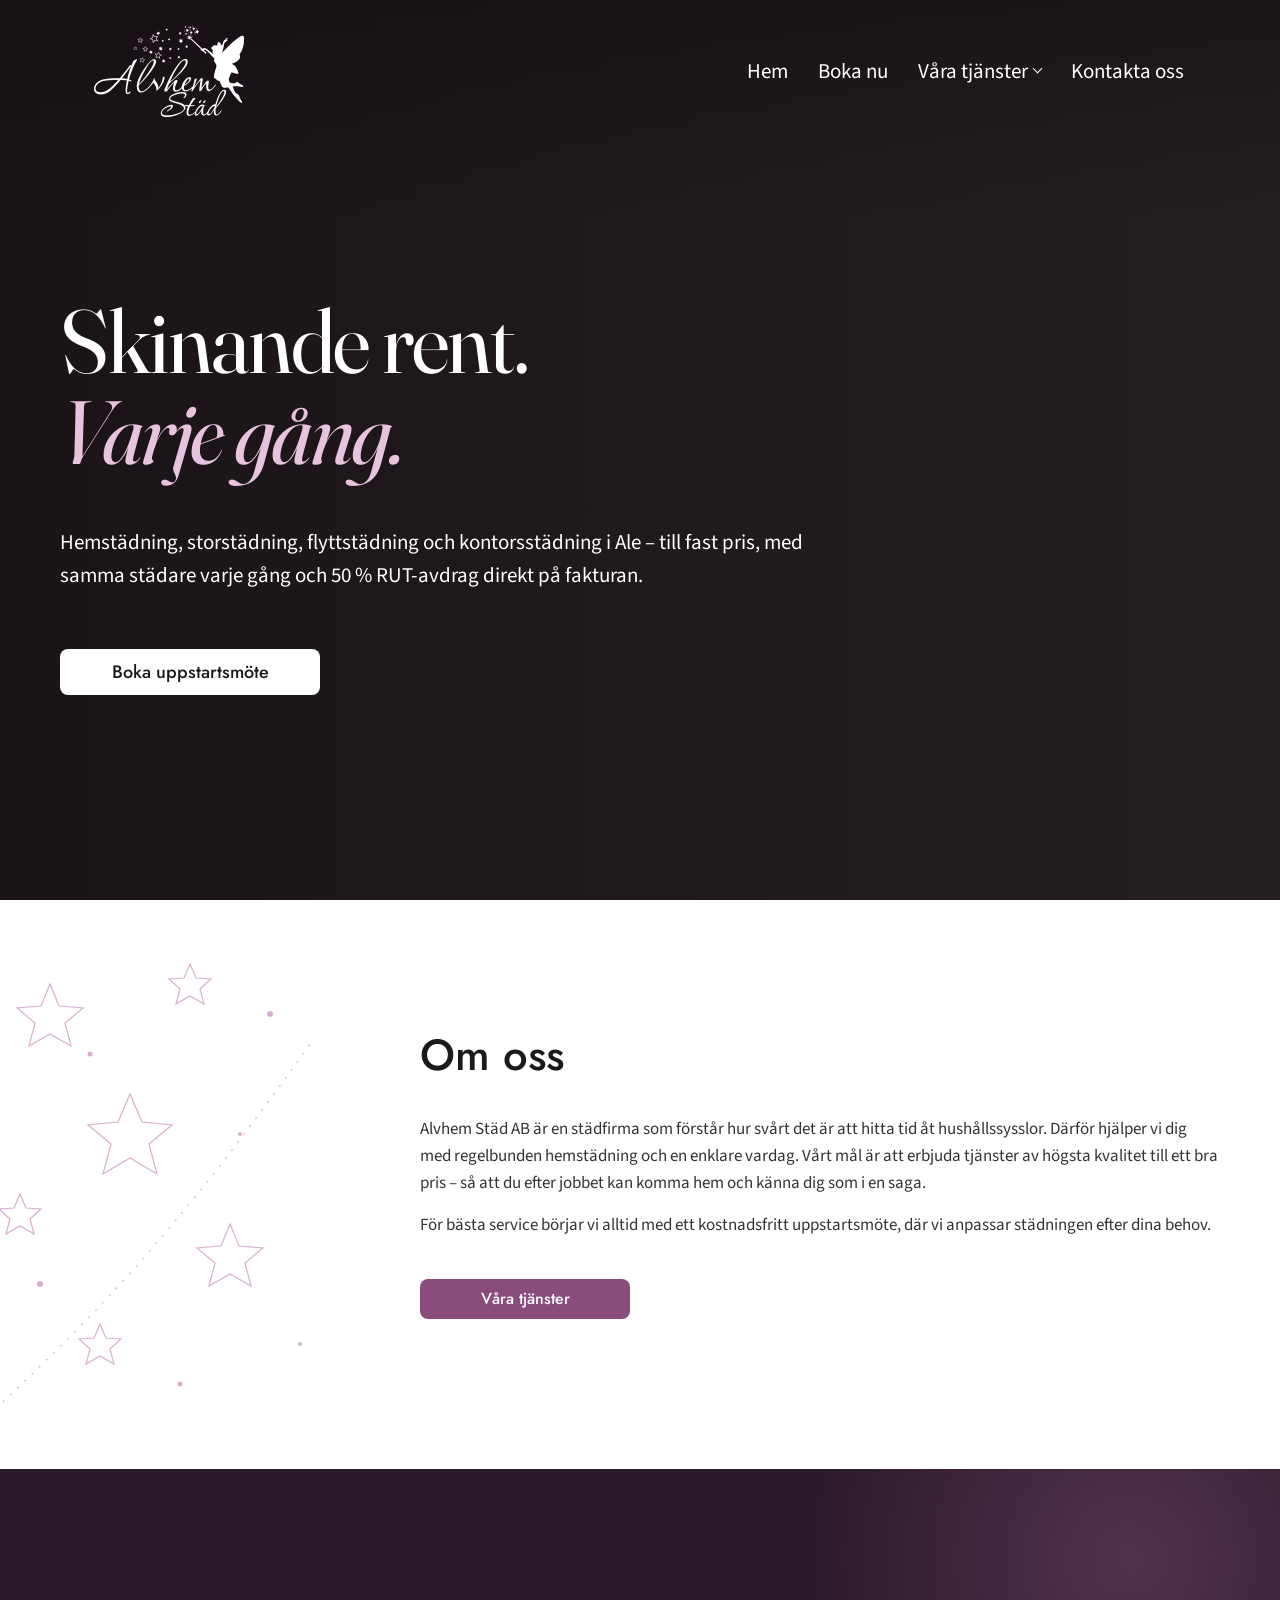
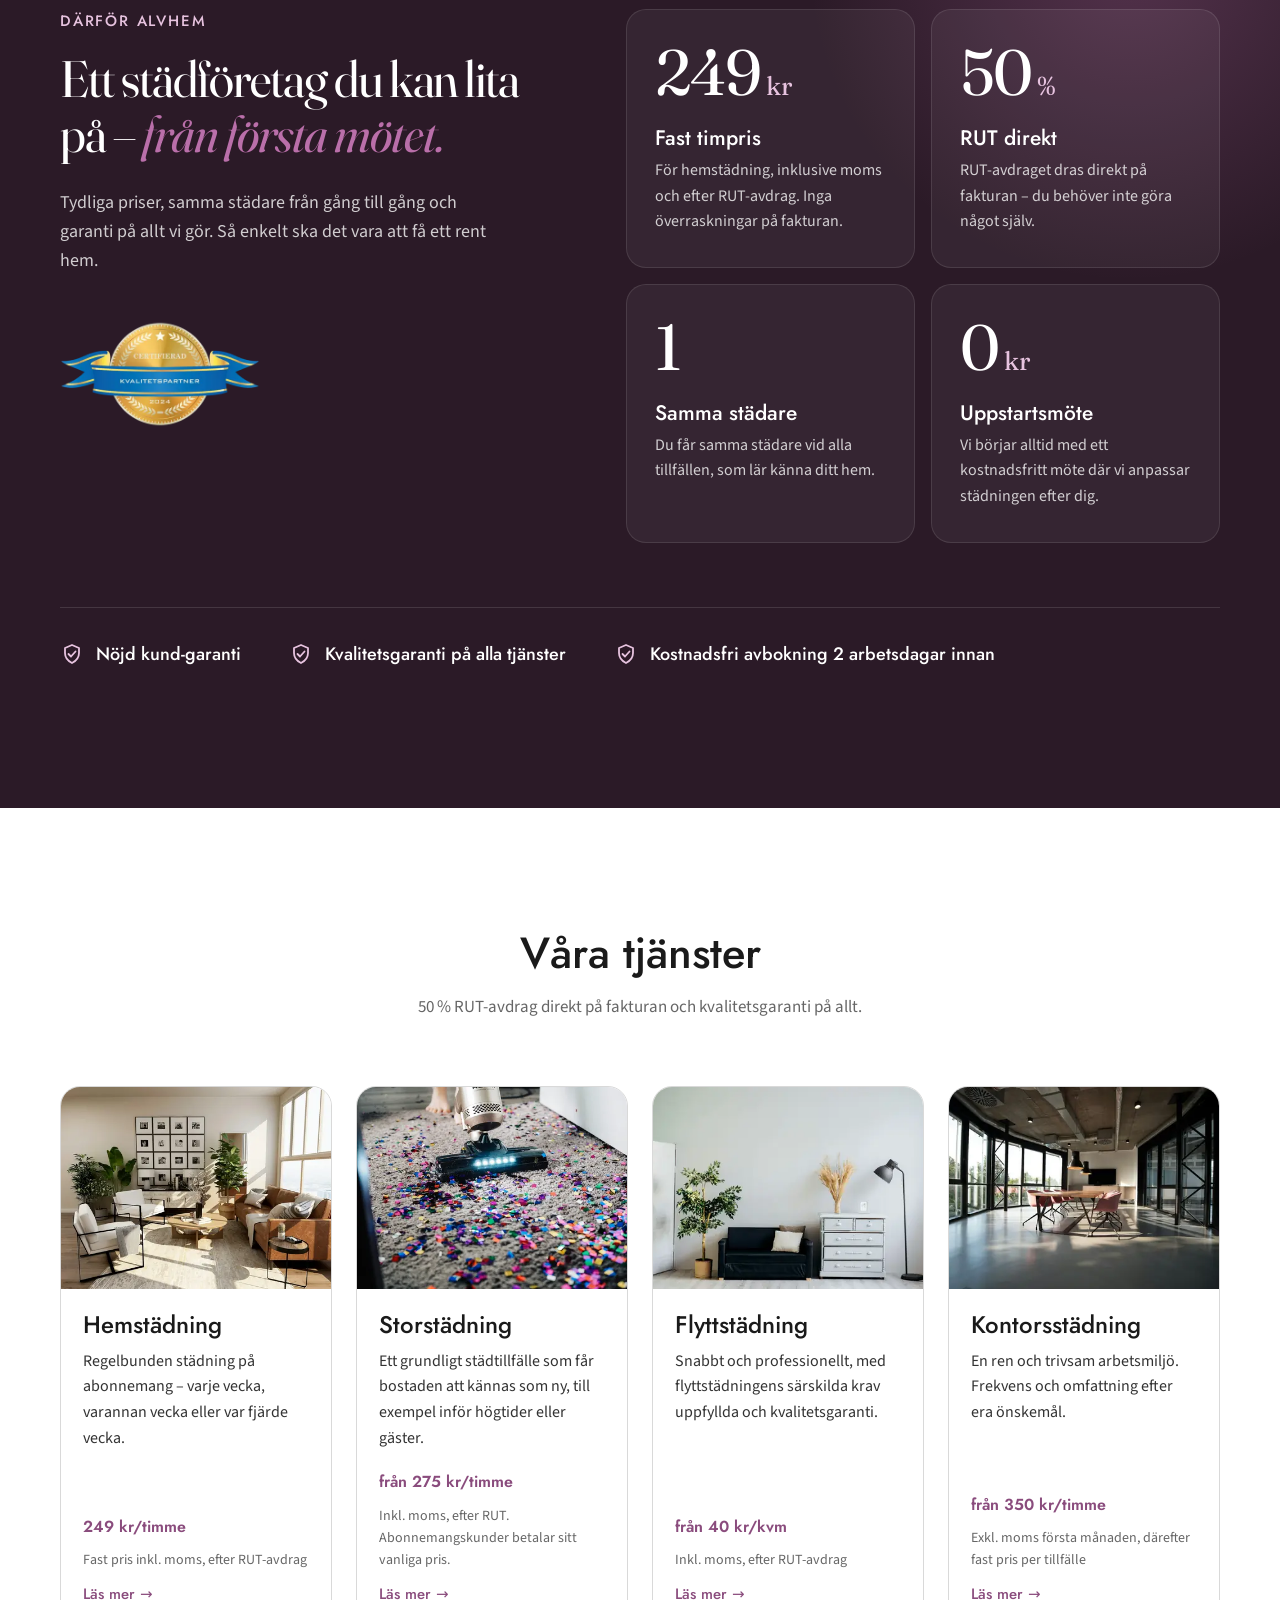
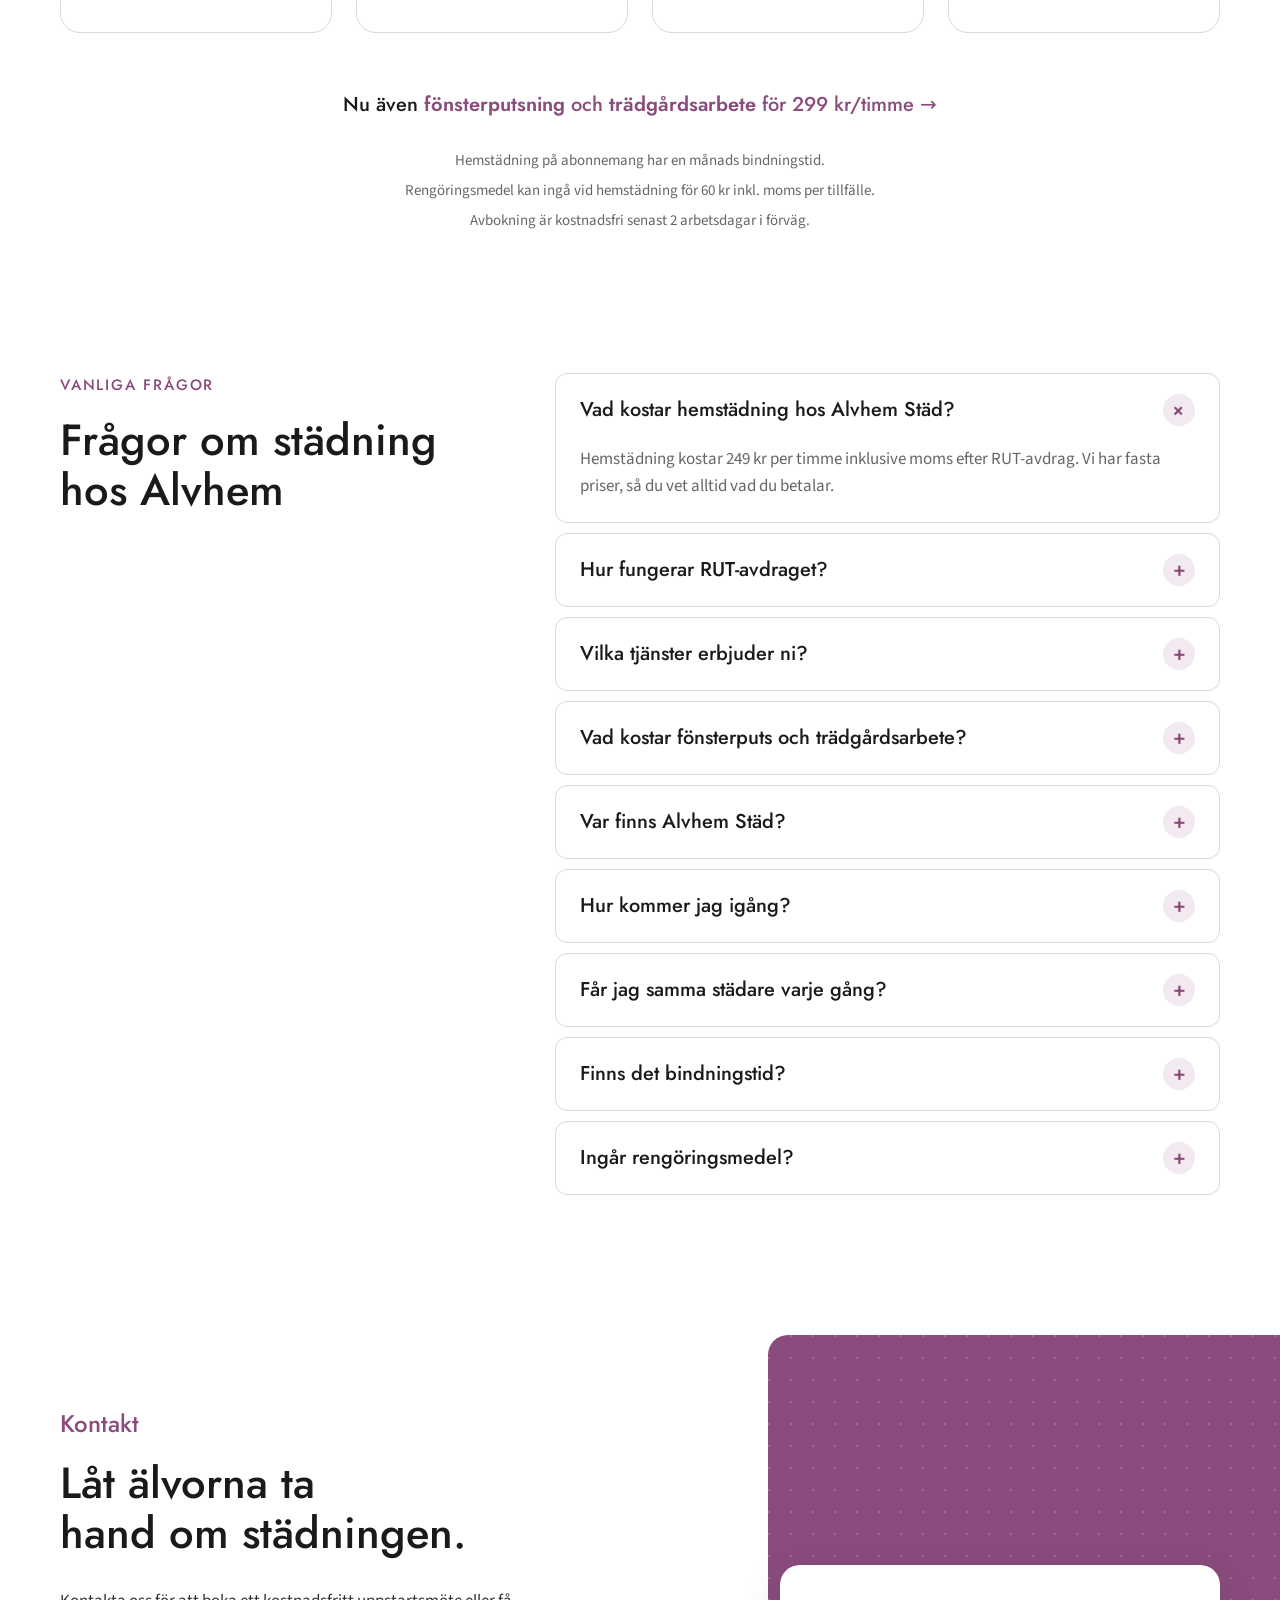
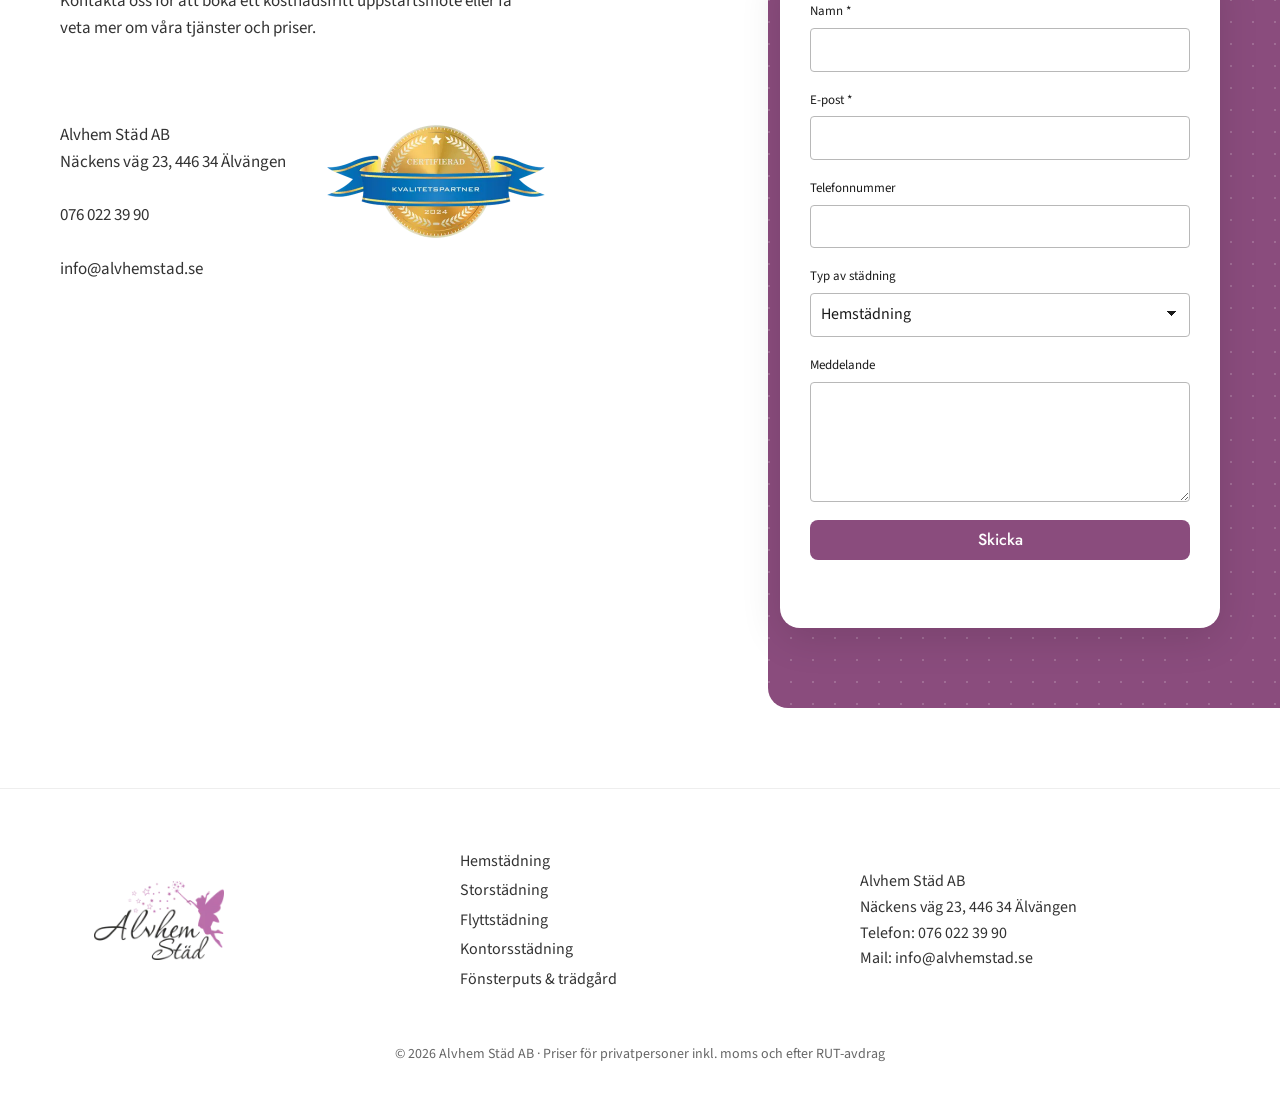
==== commit 2b169f1b: "Nya priser: hemstädning 249, storstädning 275, fönsterputs och trädgård 299 kr/h Alla priser inkl. m" ====
--- a/index.html
+++ b/index.html
@@ -4,8 +4,8 @@
 <!-- HEAD:START -->
   <meta charset="utf-8">
   <meta name="viewport" content="width=device-width, initial-scale=1">
-  <title>Städfirma i Älvängen &amp; Ale – Hemstädning från 230 kr/h | Alvhem Städ</title>
-  <meta name="description" content="Alvhem Städ i Älvängen, Ale: hemstädning 230 kr/h efter RUT, storstädning, flyttstädning och kontorsstädning. Fasta priser, samma städare och nöjd kund-garanti.">
+  <title>Städfirma i Älvängen &amp; Ale – Hemstädning från 249 kr/h | Alvhem Städ</title>
+  <meta name="description" content="Alvhem Städ i Älvängen, Ale: hemstädning 249 kr/h efter RUT, storstädning, flyttstädning och kontorsstädning. Fasta priser, samma städare och nöjd kund-garanti.">
   <meta name="robots" content="index, follow, max-image-preview:large">
   <link rel="canonical" href="https://www.alvhemstad.se/">
   <meta name="theme-color" content="#8a4c7d">
@@ -14,8 +14,8 @@
   <meta property="og:type" content="website">
   <meta property="og:locale" content="sv_SE">
   <meta property="og:site_name" content="Alvhem Städ">
-  <meta property="og:title" content="Städfirma i Älvängen &amp; Ale – Hemstädning från 230 kr/h | Alvhem Städ">
-  <meta property="og:description" content="Alvhem Städ i Älvängen, Ale: hemstädning 230 kr/h efter RUT, storstädning, flyttstädning och kontorsstädning. Fasta priser, samma städare och nöjd kund-garanti.">
+  <meta property="og:title" content="Städfirma i Älvängen &amp; Ale – Hemstädning från 249 kr/h | Alvhem Städ">
+  <meta property="og:description" content="Alvhem Städ i Älvängen, Ale: hemstädning 249 kr/h efter RUT, storstädning, flyttstädning och kontorsstädning. Fasta priser, samma städare och nöjd kund-garanti.">
   <meta property="og:url" content="https://www.alvhemstad.se/">
   <meta property="og:image" content="https://www.alvhemstad.se/assets/img/hero-fonster-poster.jpg">
   <meta name="twitter:card" content="summary_large_image">
@@ -26,9 +26,9 @@
   <link rel="preload" as="image" href="assets/img/hero-fonster-poster-mobil.webp" media="(max-width: 860px)" fetchpriority="high">
   <link rel="preload" as="image" href="assets/img/hero-fonster-poster-1280.webp" media="(min-width: 861px)" fetchpriority="high">
   <style>@font-face{font-family:"Fraunces";font-style:normal;font-weight:400;font-display:swap;src:url("assets/fonts/fraunces-var-normal.woff2") format("woff2-variations"),url("assets/fonts/fraunces-var-normal.woff2") format("woff2")}@font-face{font-family:"Fraunces";font-style:italic;font-weight:400;font-display:swap;src:url("assets/fonts/fraunces-var-italic.woff2") format("woff2-variations"),url("assets/fonts/fraunces-var-italic.woff2") format("woff2")}@font-face{font-family:"Jost";font-style:normal;font-weight:500;font-display:swap;src:url("assets/fonts/jost-latin-500-normal.woff2") format("woff2")}@font-face{font-family:"Jost";font-style:normal;font-weight:600;font-display:swap;src:url("assets/fonts/jost-latin-600-normal.woff2") format("woff2")}@font-face{font-family:"Source Sans 3";font-style:normal;font-weight:400;font-display:swap;src:url("assets/fonts/source-sans-3-latin-400-normal.woff2") format("woff2")}@font-face{font-family:"Source Sans 3";font-style:normal;font-weight:600;font-display:swap;src:url("assets/fonts/source-sans-3-latin-600-normal.woff2") format("woff2")}:root{--white:#ffffff;--ink:#1a1a1a;--text:#333333;--muted:#666666;--brand:#8a4c7d;--brand-dark:#6e3a63;--brand-light:#ba6faa;--tint:#f3e9f0;--line:#d9d9d9;--radius:12px;--radius-lg:20px;--maxw:1200px;--gutter:20px;--font-head:"Jost",system-ui,sans-serif;--font-display:"Fraunces",Georgia,serif;--font-body:"Source Sans 3",system-ui,sans-serif}*,*::before,*::after{box-sizing:border-box}html{scroll-behavior:smooth;-webkit-text-size-adjust:100%}body{margin:0;background:var(--white);color:var(--text);font-family:var(--font-body);font-size:17px;line-height:1.6;-webkit-font-smoothing:antialiased;overflow-x:hidden}img{display:block;max-width:100%;height:auto}a{color:inherit;text-decoration:none}h1,h2,h3{font-family:var(--font-head);color:var(--ink);margin:0;font-weight:500;line-height:1.15}p{margin:0}:focus-visible{outline:2px solid var(--brand-light);outline-offset:3px}[id]{scroll-margin-top:110px}.container{width:100%;max-width:var(--maxw);margin:0 auto;padding:0 var(--gutter)}.h2{font-size:clamp(34px,3.4vw,46px)}.h2--center{text-align:center}.skip{position:absolute;left:12px;top:-60px;z-index:100;padding:10px 16px;border-radius:8px;background:var(--ink);color:var(--white);font-weight:600;transition:top .2s}.skip:focus{top:12px}.btn{display:inline-flex;align-items:center;justify-content:center;min-width:260px;height:46px;padding:0 28px;border-radius:8px;border:0;font-family:var(--font-head);font-size:18px;font-weight:500;cursor:pointer;transition:background-color .2s,color .2s,transform .2s}.btn:hover{transform:translateY(-1px)}.btn--white{background:var(--white);color:var(--ink)}.btn--white:hover{background:var(--tint)}.btn--brand{background:var(--brand);color:var(--white);min-width:210px;height:40px;font-size:16px}.btn--brand:hover{background:var(--brand-dark)}.btn--block{width:100%}.header{position:sticky;top:0;z-index:50;background:var(--white);transition:box-shadow .2s}.header.is-scrolled{box-shadow:0 2px 16px rgba(0,0,0,.08)}.header__inner{max-width:var(--maxw);margin:0 auto;padding:0 var(--gutter);height:143px;display:flex;align-items:center;justify-content:space-between;transition:height .25s}.header.is-scrolled .header__inner{height:96px}.header__logo{display:block;position:relative;margin-left:34px}.header__logo .logo-light{position:absolute;inset:0;opacity:0;transition:opacity .25s}.header__logo .logo-dark{transition:opacity .25s}.header__logo img{width:150px;height:auto;transition:width .25s}.header.is-scrolled .header__logo img{width:116px}.header__nav{display:flex;gap:30px;margin-right:36px}.header__nav a{font-family:var(--font-body);font-size:21px;color:var(--ink);transition:color .2s}.header__nav a:hover,.header__nav a.is-active{color:var(--brand)}.header__toggle{display:none;width:44px;height:44px;border:0;background:none;cursor:pointer;position:relative}.header__toggle span{position:absolute;left:10px;right:10px;height:2px;background:var(--ink);transition:transform .25s,opacity .25s}.header__toggle span:nth-child(1){top:14px}.header__toggle span:nth-child(2){top:21px}.header__toggle span:nth-child(3){top:28px}.header.is-open .header__toggle span:nth-child(1){transform:translateY(7px) rotate(45deg)}.header.is-open .header__toggle span:nth-child(2){opacity:0}.header.is-open .header__toggle span:nth-child(3){transform:translateY(-7px) rotate(-45deg)}.header__mobile{display:grid;padding:8px var(--gutter) 20px;border-top:1px solid var(--line);background:var(--white)}.header__mobile[hidden]{display:none}.header__mobile a{padding:12px 0;font-size:20px;color:var(--ink);border-bottom:1px solid #eee}.has-hero .header{position:fixed;left:0;right:0;background:transparent}.has-hero .header.is-scrolled,.has-hero .header.is-open{background:var(--white)}.has-hero .header:not(.is-scrolled):not(.is-open) .logo-dark{opacity:0}.has-hero .header:not(.is-scrolled):not(.is-open) .logo-light{opacity:1}.has-hero .header:not(.is-scrolled):not(.is-open) .header__nav>a,.has-hero .header:not(.is-scrolled):not(.is-open) .dropdown__toggle{color:var(--white)}.has-hero .header:not(.is-scrolled):not(.is-open) .header__nav>a:hover,.has-hero .header:not(.is-scrolled):not(.is-open) .dropdown:hover .dropdown__toggle{color:#e7c3df}.has-hero .header:not(.is-scrolled):not(.is-open) .header__toggle span{background:var(--white)}.has-hero .hero::before{content:"";position:absolute;inset:0 0 auto;height:220px;z-index:-1;background:linear-gradient(180deg,rgba(20,14,19,.55),transparent);pointer-events:none}.has-hero .hero__content{padding-top:150px}.hero{position:relative;height:100vh;height:100svh;min-height:620px;display:flex;align-items:center;color:var(--white);overflow:hidden;isolation:isolate}.hero__videos{position:absolute;inset:0;z-index:-2;background:#2a2428}.hero__poster,.hero__bg{position:absolute;inset:0;width:100%;height:100%;object-fit:cover;object-position:50% 50%}.hero__bg{opacity:0;transition:opacity 1.2s ease}.hero__bg.is-active{opacity:1}.hero::after{content:"";position:absolute;inset:0;z-index:-1;background:linear-gradient(90deg,rgba(20,14,19,.72) 0%,rgba(20,14,19,.45) 55%,rgba(20,14,19,.25) 100%)}.hero__content{padding-top:60px;padding-bottom:60px}.hero__title{color:var(--white);font-size:clamp(48px,7vw,104px);line-height:1.02;max-width:900px}.hero__lead{margin-top:48px;max-width:790px;font-size:21px;line-height:1.6;color:var(--white)}.hero .btn{margin-top:56px}.about{position:relative;padding:130px 0 150px;overflow:hidden}.about__art{position:absolute;left:-20px;top:50%;transform:translateY(-50%);width:360px;height:auto;color:var(--brand-light);opacity:.55}.about__grid{display:grid;grid-template-columns:360px 1fr}.about__text{max-width:860px}.about__text .h2{margin-bottom:36px}.about__text p{font-size:17px;margin-bottom:14px}.about__text .btn{margin-top:26px}.display{font-family:var(--font-display);font-weight:400;letter-spacing:-0.02em;font-variation-settings:"opsz" 144}.display em{font-style:italic;color:var(--brand-light)}.hero .display em{color:#e7c3df}.display--sm{font-size:clamp(34px,4vw,56px);line-height:1.08}.kicker{font-family:var(--font-head);font-size:15px;font-weight:500;letter-spacing:.12em;text-transform:uppercase;color:var(--brand);margin-bottom:18px}.kicker--light{color:#e7c3df}.why{background:#2b1a27;color:rgba(255,255,255,.78);padding:140px 0;position:relative;overflow:hidden}.why::before{content:"";position:absolute;width:700px;height:700px;right:-200px;top:-260px;border-radius:50%;background:radial-gradient(circle,rgba(186,111,170,.28),transparent 65%);pointer-events:none}.why__grid{position:relative;display:grid;grid-template-columns:0.9fr 1.1fr;gap:64px 80px;align-items:start}.why .display{color:var(--white)}.why__lead{margin-top:28px;font-size:18px;max-width:440px}.why__seal{width:200px;margin-top:44px}.why__stats{display:grid;grid-template-columns:1fr 1fr;gap:16px}.stat{background:rgba(255,255,255,.05);border:1px solid rgba(255,255,255,.1);border-radius:var(--radius-lg);padding:30px 28px 32px;transition:background-color .25s,transform .25s}.stat:hover{background:rgba(255,255,255,.08);transform:translateY(-3px)}.stat__num{font-family:var(--font-display);font-size:64px;line-height:1;color:var(--white);letter-spacing:-0.03em}.stat__num small{font-size:26px;color:#e7c3df;letter-spacing:0}.stat h3{color:var(--white);font-size:21px;margin:22px 0 8px}.stat p:last-child{font-size:16px}.why__promises{grid-column:1 / -1;list-style:none;margin:0;padding:32px 0 0;border-top:1px solid rgba(255,255,255,.12);display:flex;flex-wrap:wrap;gap:16px 48px}.why__promises li{display:flex;align-items:center;gap:12px;font-family:var(--font-head);font-size:18px;color:var(--white)}.why__promises svg{width:24px;height:24px;color:#e7c3df;flex:none}.services{padding:120px 0 140px}.services__lead{text-align:center;margin-top:16px;color:var(--muted)}.services__grid{margin-top:64px;display:grid;grid-template-columns:repeat(4,1fr);gap:24px}.card{position:relative;transition:transform .25s,box-shadow .25s;border:1px solid var(--line);border-radius:var(--radius-lg);overflow:hidden;background:var(--white);display:flex;flex-direction:column}.card img{aspect-ratio:4 / 3;object-fit:cover;width:100%}.card__body{padding:22px 22px 26px;display:flex;flex-direction:column;gap:10px;flex:1}.card h3{font-size:24px}.card:hover{transform:translateY(-4px);box-shadow:0 18px 40px -20px rgba(0,0,0,.25)}.card__link::after{content:"";position:absolute;inset:0}.card__more{font-family:var(--font-head);font-weight:500;color:var(--brand);font-size:15px}.services__extra a{color:var(--brand)}.card__body>p{font-size:16px}.card__price{margin-top:auto;padding-top:8px;font-family:var(--font-head);font-size:24px;font-weight:600;color:var(--brand)}.card__note{font-size:14px !important;color:var(--muted)}.services__extra{margin-top:56px;text-align:center;font-size:20px;font-family:var(--font-head);color:var(--ink)}.terms{list-style:none;margin:28px auto 0;padding:0;max-width:760px;display:grid;gap:6px;text-align:center;font-size:15px;color:var(--muted)}.contact{position:relative;padding:0 0 160px}.contact__panel{position:absolute;right:0;top:0;width:40%;height:calc(100% - 80px);background:var(--brand);border-radius:var(--radius-lg) 0 0 var(--radius-lg);overflow:hidden}.contact__panel::before{content:"";position:absolute;inset:0;background-image:radial-gradient(circle at 1px 1px,rgba(255,255,255,.18) 1.2px,transparent 0);background-size:22px 22px}.contact__grid{position:relative;display:grid;grid-template-columns:1fr 440px;gap:60px;padding-top:70px;align-items:start}.contact__kicker{font-family:var(--font-head);font-size:24px;color:var(--brand);margin-bottom:14px}.contact__lead{margin-top:30px;max-width:460px}.contact__details{margin-top:80px;display:flex;align-items:flex-start;gap:40px;flex-wrap:wrap}.contact__details p{margin-bottom:26px}.contact__details a:hover{color:var(--brand)}.contact__seal{width:220px}.form{margin-top:160px;background:var(--white);border-radius:var(--radius-lg);padding:36px 30px 30px;box-shadow:0 10px 40px rgba(0,0,0,.12);display:grid;gap:18px}.field{display:grid;gap:6px}.field label{font-size:13px;color:var(--ink)}.field input,.field select,.field textarea{width:100%;font:inherit;font-size:16px;color:var(--ink);background:var(--white);border:1px solid #b8b8b8;border-radius:4px;padding:8px 10px;min-height:40px;-webkit-appearance:none;appearance:none}.field select{background-image:linear-gradient(45deg,transparent 50%,var(--ink) 50%),linear-gradient(135deg,var(--ink) 50%,transparent 50%);background-position:calc(100% - 18px) 17px,calc(100% - 13px) 17px;background-size:5px 5px;background-repeat:no-repeat;padding-right:36px}.field textarea{resize:vertical;min-height:100px}.field input:focus,.field select:focus,.field textarea:focus{outline:none;border-color:var(--brand);box-shadow:0 0 0 3px var(--tint)}.field.is-invalid input{border-color:#c0392b}.form__status{font-size:14px;color:var(--muted);min-height:1.4em}.footer{border-top:1px solid #eee;padding:60px 0 30px}.footer__grid{display:grid;grid-template-columns:1fr 1fr 1fr;gap:40px;align-items:center}.footer__logo{width:130px;margin-left:34px}.footer p{font-size:16px}.footer a:hover{color:var(--brand)}.footer__copy{margin-top:50px;text-align:center;font-size:14px !important;color:var(--muted)}.dropdown{position:relative}.dropdown__toggle{font-family:var(--font-body);font-size:21px;color:var(--ink);display:inline-flex;align-items:center;gap:6px}.dropdown__toggle::after{content:"";width:7px;height:7px;border-right:1.5px solid currentColor;border-bottom:1.5px solid currentColor;transform:translateY(-3px) rotate(45deg);transition:transform .2s}.dropdown__toggle.is-active,.dropdown:hover .dropdown__toggle{color:var(--brand)}.dropdown__menu{position:absolute;top:calc(100% + 14px);left:50%;transform:translate(-50%,8px);min-width:260px;padding:10px;background:var(--white);border-radius:14px;box-shadow:0 20px 50px -12px rgba(0,0,0,.22),0 0 0 1px rgba(0,0,0,.04);display:grid;opacity:0;visibility:hidden;transition:opacity .2s,transform .2s,visibility .2s}.dropdown__menu::before{content:"";position:absolute;left:0;right:0;top:-16px;height:16px}.dropdown:hover .dropdown__menu,.dropdown:focus-within .dropdown__menu{opacity:1;visibility:visible;transform:translate(-50%,0)}.dropdown__menu a{font-size:17px !important;padding:10px 14px;border-radius:8px}.dropdown__menu a:hover,.dropdown__menu a[aria-current]{background:var(--tint);color:var(--brand)}.header__mobile a.sub{padding-left:18px;font-size:17px;color:var(--muted)}.btn--outline{background:transparent;color:var(--white);border:1px solid rgba(255,255,255,.6)}.btn--outline:hover{border-color:var(--white);background:rgba(255,255,255,.08)}.page-hero{position:relative;min-height:620px;display:flex;align-items:flex-end;color:var(--white);isolation:isolate;overflow:hidden}.page-hero__bg{position:absolute;inset:0;width:100%;height:100%;object-fit:cover;z-index:-2}.page-hero::after{content:"";position:absolute;inset:0;z-index:-1;background:linear-gradient(0deg,rgba(20,14,19,.82) 0%,rgba(20,14,19,.45) 55%,rgba(20,14,19,.2) 100%)}.page-hero__content{padding-top:120px;padding-bottom:80px}.page-hero .display{color:var(--white);font-size:clamp(48px,7vw,96px);line-height:1.02}.page-hero__lead{margin-top:24px;max-width:640px;font-size:20px;color:rgba(255,255,255,.88)}.page-hero__actions{margin-top:36px;display:flex;flex-wrap:wrap;gap:12px}.crumbs{display:flex;gap:10px;flex-wrap:wrap;font-size:15px;color:rgba(255,255,255,.7);margin-bottom:28px}.crumbs a:hover{color:var(--white)}.svc-intro{padding:120px 0}.svc-intro__grid{display:grid;grid-template-columns:1fr 400px;gap:80px;align-items:start}.svc-intro__text .h2{margin-bottom:28px}.svc-intro__text>p{font-size:18px;margin-bottom:16px;max-width:640px}.facts{margin:44px 0 0;display:grid;grid-template-columns:1fr 1fr;gap:12px}.facts div{padding:20px 22px;border-radius:var(--radius);background:var(--tint)}.facts dt{font-size:14px;color:var(--muted)}.facts dd{margin:4px 0 0;font-family:var(--font-head);font-size:18px;font-weight:500;color:var(--ink)}.price-card{position:sticky;top:120px;padding:34px 30px;border-radius:var(--radius-lg);background:var(--white);box-shadow:0 24px 60px -24px rgba(0,0,0,.25),0 0 0 1px rgba(0,0,0,.05)}.price-card__label{font-size:14px;letter-spacing:.1em;text-transform:uppercase;color:var(--muted)}.price-card__price{margin-top:8px;font-family:var(--font-display);font-size:60px;line-height:1;color:var(--ink);letter-spacing:-0.03em}.price-card__price small{font-family:var(--font-body);font-size:20px;color:var(--muted);letter-spacing:0}.price-from{font-family:var(--font-body);font-size:18px;color:var(--muted);letter-spacing:0}.price-card__note{margin:14px 0 24px;font-size:15px;color:var(--muted)}.price-card .btn{height:50px;font-size:17px}.price-card__list{list-style:none;margin:24px 0 0;padding:22px 0 0;border-top:1px solid #eee;display:grid;gap:10px}.price-card__list li,.includes li{display:flex;gap:10px;align-items:flex-start}.price-card__list svg,.includes svg{width:20px;height:20px;flex:none;margin-top:3px;color:var(--brand)}.includes{background:var(--tint);padding:120px 0}.includes__lead{margin-top:16px;color:var(--muted);max-width:620px}.includes__grid{margin-top:56px;display:grid;grid-template-columns:repeat(3,1fr);gap:16px}@media (min-width:861px){.includes__grid:has(>:nth-child(2):last-child){grid-template-columns:repeat(2,1fr)}}.includes__group{background:var(--white);border-radius:var(--radius-lg);padding:30px 28px}.includes__group h3{font-size:24px;margin-bottom:20px}.includes ul{list-style:none;margin:0;padding:0;display:grid;gap:12px}.steps{padding:120px 0}.steps__list{list-style:none;margin:56px 0 0;padding:0;display:grid;grid-template-columns:repeat(3,1fr);gap:16px;counter-reset:none}.steps__list li{padding:32px 28px;border:1px solid var(--line);border-radius:var(--radius-lg)}.steps__num{font-family:var(--font-display);font-size:44px;color:var(--brand-light);line-height:1}.steps__list h3{font-size:23px;margin:26px 0 8px}.svc-faq{padding:0 0 120px}.svc-faq__grid{display:grid;grid-template-columns:1fr 1.6fr;gap:80px;align-items:start}.faq{display:grid;gap:10px}.faq__item{border:1px solid var(--line);border-radius:var(--radius);padding:0 24px}.faq__item summary{list-style:none;cursor:pointer;display:flex;justify-content:space-between;align-items:center;gap:20px;padding:20px 0;font-family:var(--font-head);font-size:20px;font-weight:500;color:var(--ink)}.faq__item summary::-webkit-details-marker{display:none}.faq__item summary::after{content:"+";flex:none;width:32px;height:32px;border-radius:50%;background:var(--tint);color:var(--brand);display:grid;place-items:center;font-size:20px;transition:transform .25s}.faq__item[open] summary::after{transform:rotate(45deg)}.faq__item p{padding:0 0 22px;color:var(--muted)}.others{padding:0 0 120px}.others__grid{margin-top:40px;display:grid;grid-template-columns:repeat(4,1fr);gap:16px}.other{position:relative;display:block;border-radius:var(--radius-lg);overflow:hidden;aspect-ratio:4 / 3;isolation:isolate}.other img{position:absolute;inset:0;width:100%;height:100%;object-fit:cover;z-index:-2;transition:transform .6s}.other::after{content:"";position:absolute;inset:0;z-index:-1;background:linear-gradient(0deg,rgba(20,14,19,.75),rgba(20,14,19,0) 60%)}.other span{position:absolute;left:20px;bottom:16px;color:var(--white);font-family:var(--font-head);font-size:21px;font-weight:500}.other:hover img{transform:scale(1.05)}.cta-band{background:var(--brand);color:var(--white);padding:80px 0}.cta-band__inner{display:flex;align-items:center;justify-content:space-between;gap:32px}.cta-band .display{color:var(--white);max-width:620px}.cta-band__actions{display:flex;flex-wrap:wrap;gap:12px}.footer__links{display:grid;gap:4px}.footer address{font-style:normal;font-size:16px}.home-faq{padding:0 0 140px}.footer__links a{font-size:16px}@media (prefers-reduced-motion:reduce){html{scroll-behavior:auto}*,*::before,*::after{transition:none !important}}@media (max-width:1080px){.services__grid{grid-template-columns:repeat(2,1fr)}.why__grid{grid-template-columns:1fr}.svc-intro__grid{grid-template-columns:1fr}.price-card{position:static;max-width:520px}.about__grid{grid-template-columns:220px 1fr}.about__art{width:240px}.contact__grid{grid-template-columns:1fr}.contact__panel{width:100%;top:auto;bottom:0;height:420px;border-radius:0}.form{margin-top:0;max-width:560px;width:100%;justify-self:center}}@media (max-width:860px){.header__nav{display:none}.header__toggle{display:block}.header__inner,.header.is-scrolled .header__inner{height:84px}.header__logo{margin-left:0}.header__logo img,.header.is-scrolled .header__logo img{width:110px}.hero{min-height:calc(100svh - 84px)}.hero__lead{margin-top:36px;font-size:18px}.hero .btn{margin-top:36px}.about{padding:80px 0}.about__art{left:auto;right:-60px;top:40px;transform:none;width:200px;opacity:.3}.about__grid{grid-template-columns:1fr}.why{padding:80px 0}.why__seal{width:160px;margin-top:28px}.page-hero{min-height:520px}.svc-intro,.includes,.steps,.svc-faq,.others{padding:72px 0}.includes__grid,.steps__list{grid-template-columns:1fr}.svc-faq__grid{grid-template-columns:1fr;gap:28px}.others__grid{grid-template-columns:1fr 1fr}.cta-band__inner{flex-direction:column;align-items:flex-start}.services{padding:80px 0}.contact{padding-bottom:80px}.contact__grid{padding-top:40px}.contact__details{margin-top:40px}.footer__grid{grid-template-columns:1fr;text-align:center;gap:20px}.footer__logo{margin:0 auto}}@media (max-width:560px){.services__grid{grid-template-columns:1fr}.why__stats{grid-template-columns:1fr}.stat__num{font-size:52px}.facts{grid-template-columns:1fr}.others__grid{grid-template-columns:1fr}.faq__item summary{font-size:18px}.btn{min-width:0;width:100%}.hero__title{font-size:clamp(46px,14vw,60px)}.form{padding:26px 20px}}</style>
-  <script type="application/ld+json">{"@context":"https://schema.org","@type":"HouseCleaningService","@id":"https://www.alvhemstad.se/#foretag","name":"Alvhem Städ AB","alternateName":"Alvhem Städ","description":"Städfirma i Älvängen, Ale kommun. Hemstädning, storstädning, flyttstädning, kontorsstädning, fönsterputsning och trädgårdsarbete med fasta priser och 50 % RUT-avdrag direkt på fakturan.","url":"https://www.alvhemstad.se/","logo":"https://www.alvhemstad.se/assets/img/logo.png","image":"https://www.alvhemstad.se/assets/img/hero-fonster-poster.jpg","telephone":"+46760223990","email":"info@alvhemstad.se","priceRange":"230–350 kr/h","currenciesAccepted":"SEK","address":{"@type":"PostalAddress","streetAddress":"Näckens väg 23","postalCode":"446 34","addressLocality":"Älvängen","addressRegion":"Västra Götalands län","addressCountry":"SE"},"areaServed":[{"@type":"City","name":"Älvängen"},{"@type":"AdministrativeArea","name":"Ale kommun"}],"hasMap":"https://www.google.com/maps/dir//N%C3%A4ckens+v%C3%A4g+23,+44634+%C3%84lv%C3%A4ngen","award":"Certifierad kvalitetspartner 2024","knowsLanguage":"sv","hasOfferCatalog":{"@type":"OfferCatalog","name":"Städtjänster","itemListElement":[{"@type":"Offer","itemOffered":{"@type":"Service","name":"Hemstädning","url":"https://www.alvhemstad.se/hemstadning.html"}},{"@type":"Offer","itemOffered":{"@type":"Service","name":"Storstädning","url":"https://www.alvhemstad.se/storstadning.html"}},{"@type":"Offer","itemOffered":{"@type":"Service","name":"Flyttstädning","url":"https://www.alvhemstad.se/flyttstadning.html"}},{"@type":"Offer","itemOffered":{"@type":"Service","name":"Kontorsstädning","url":"https://www.alvhemstad.se/kontorsstadning.html"}},{"@type":"Offer","itemOffered":{"@type":"Service","name":"Fönsterputs & trädgård","url":"https://www.alvhemstad.se/fonsterputsning-tradgard.html"}}]}}</script>
+  <script type="application/ld+json">{"@context":"https://schema.org","@type":"HouseCleaningService","@id":"https://www.alvhemstad.se/#foretag","name":"Alvhem Städ AB","alternateName":"Alvhem Städ","description":"Städfirma i Älvängen, Ale kommun. Hemstädning, storstädning, flyttstädning, kontorsstädning, fönsterputsning och trädgårdsarbete med fasta priser och 50 % RUT-avdrag direkt på fakturan.","url":"https://www.alvhemstad.se/","logo":"https://www.alvhemstad.se/assets/img/logo.png","image":"https://www.alvhemstad.se/assets/img/hero-fonster-poster.jpg","telephone":"+46760223990","email":"info@alvhemstad.se","priceRange":"249–350 kr/h","currenciesAccepted":"SEK","address":{"@type":"PostalAddress","streetAddress":"Näckens väg 23","postalCode":"446 34","addressLocality":"Älvängen","addressRegion":"Västra Götalands län","addressCountry":"SE"},"areaServed":[{"@type":"City","name":"Älvängen"},{"@type":"AdministrativeArea","name":"Ale kommun"}],"hasMap":"https://www.google.com/maps/dir//N%C3%A4ckens+v%C3%A4g+23,+44634+%C3%84lv%C3%A4ngen","award":"Certifierad kvalitetspartner 2024","knowsLanguage":"sv","hasOfferCatalog":{"@type":"OfferCatalog","name":"Städtjänster","itemListElement":[{"@type":"Offer","itemOffered":{"@type":"Service","name":"Hemstädning","url":"https://www.alvhemstad.se/hemstadning.html"}},{"@type":"Offer","itemOffered":{"@type":"Service","name":"Storstädning","url":"https://www.alvhemstad.se/storstadning.html"}},{"@type":"Offer","itemOffered":{"@type":"Service","name":"Flyttstädning","url":"https://www.alvhemstad.se/flyttstadning.html"}},{"@type":"Offer","itemOffered":{"@type":"Service","name":"Kontorsstädning","url":"https://www.alvhemstad.se/kontorsstadning.html"}},{"@type":"Offer","itemOffered":{"@type":"Service","name":"Fönsterputs & trädgård","url":"https://www.alvhemstad.se/fonsterputsning-tradgard.html"}}]}}</script>
   <script type="application/ld+json">{"@context":"https://schema.org","@type":"WebSite","name":"Alvhem Städ","url":"https://www.alvhemstad.se/","inLanguage":"sv-SE","publisher":{"@id":"https://www.alvhemstad.se/#foretag"}}</script>
-  <script type="application/ld+json">{"@context":"https://schema.org","@type":"FAQPage","mainEntity":[{"@type":"Question","name":"Vad kostar hemstädning hos Alvhem Städ?","acceptedAnswer":{"@type":"Answer","text":"Hemstädning kostar 230 kr per timme inklusive moms efter RUT-avdrag. Vi har fasta priser, så du vet alltid vad du betalar."}},{"@type":"Question","name":"Hur fungerar RUT-avdraget?","acceptedAnswer":{"@type":"Answer","text":"Du får 50 % RUT-avdrag direkt på fakturan för hemstädning, storstädning och flyttstädning. Alla priser för privatpersoner anges inklusive moms och efter RUT-avdrag."}},{"@type":"Question","name":"Vilka tjänster erbjuder ni?","acceptedAnswer":{"@type":"Answer","text":"Hemstädning, storstädning, flyttstädning och kontorsstädning. Vi erbjuder nu även fönsterputsning och trädgårdsarbete."}},{"@type":"Question","name":"Var finns Alvhem Städ?","acceptedAnswer":{"@type":"Answer","text":"Vi finns på Näckens väg 23 i Älvängen i Ale kommun. Kontakta oss så berättar vi om vi kan hjälpa dig där du bor."}},{"@type":"Question","name":"Hur kommer jag igång?","acceptedAnswer":{"@type":"Answer","text":"Vi börjar alltid med ett kostnadsfritt uppstartsmöte där vi anpassar städningen efter dina behov. Ring 076 022 39 90 eller mejla info@alvhemstad.se."}},{"@type":"Question","name":"Får jag samma städare varje gång?","acceptedAnswer":{"@type":"Answer","text":"Ja. Du får samma städare vid alla städtillfällen."}},{"@type":"Question","name":"Finns det bindningstid?","acceptedAnswer":{"@type":"Answer","text":"Hemstädning på abonnemang har en månads bindningstid. Du kan avboka ett städtillfälle kostnadsfritt senast 2 arbetsdagar i förväg."}},{"@type":"Question","name":"Ingår rengöringsmedel?","acceptedAnswer":{"@type":"Answer","text":"Vid hemstädning står vi för rengöringsmedel om du vill. Då debiteras 60 kr inklusive moms per städtillfälle."}}]}</script>
+  <script type="application/ld+json">{"@context":"https://schema.org","@type":"FAQPage","mainEntity":[{"@type":"Question","name":"Vad kostar hemstädning hos Alvhem Städ?","acceptedAnswer":{"@type":"Answer","text":"Hemstädning kostar 249 kr per timme inklusive moms efter RUT-avdrag. Vi har fasta priser, så du vet alltid vad du betalar."}},{"@type":"Question","name":"Hur fungerar RUT-avdraget?","acceptedAnswer":{"@type":"Answer","text":"Du får 50 % RUT-avdrag direkt på fakturan för hemstädning, storstädning och flyttstädning. Alla priser för privatpersoner anges inklusive moms och efter RUT-avdrag."}},{"@type":"Question","name":"Vilka tjänster erbjuder ni?","acceptedAnswer":{"@type":"Answer","text":"Hemstädning, storstädning, flyttstädning och kontorsstädning. Vi erbjuder nu även fönsterputsning och trädgårdsarbete."}},{"@type":"Question","name":"Vad kostar fönsterputs och trädgårdsarbete?","acceptedAnswer":{"@type":"Answer","text":"Fönsterputsning och trädgårdsarbete kostar 299 kr per timme inklusive moms efter RUT-avdrag."}},{"@type":"Question","name":"Var finns Alvhem Städ?","acceptedAnswer":{"@type":"Answer","text":"Vi finns på Näckens väg 23 i Älvängen i Ale kommun. Kontakta oss så berättar vi om vi kan hjälpa dig där du bor."}},{"@type":"Question","name":"Hur kommer jag igång?","acceptedAnswer":{"@type":"Answer","text":"Vi börjar alltid med ett kostnadsfritt uppstartsmöte där vi anpassar städningen efter dina behov. Ring 076 022 39 90 eller mejla info@alvhemstad.se."}},{"@type":"Question","name":"Får jag samma städare varje gång?","acceptedAnswer":{"@type":"Answer","text":"Ja. Du får samma städare vid alla städtillfällen."}},{"@type":"Question","name":"Finns det bindningstid?","acceptedAnswer":{"@type":"Answer","text":"Hemstädning på abonnemang har en månads bindningstid. Du kan avboka ett städtillfälle kostnadsfritt senast 2 arbetsdagar i förväg."}},{"@type":"Question","name":"Ingår rengöringsmedel?","acceptedAnswer":{"@type":"Answer","text":"Vid hemstädning står vi för rengöringsmedel om du vill. Då debiteras 60 kr inklusive moms per städtillfälle."}}]}</script>
 <!-- HEAD:END -->
 </head>
 <body class="has-hero">
@@ -135,7 +135,7 @@
       </div>
       <div class="why__stats">
         <div class="stat">
-          <p class="stat__num">230<small> kr</small></p>
+          <p class="stat__num">249<small> kr</small></p>
           <h3>Fast timpris</h3>
           <p>För hemstädning, inklusive moms och efter RUT-avdrag. Inga överraskningar på fakturan.</p>
         </div>
@@ -174,7 +174,7 @@
           <div class="card__body">
             <h3><a href="hemstadning.html" class="card__link">Hemstädning</a></h3>
             <p>Regelbunden städning på abonnemang – varje vecka, varannan vecka eller var fjärde vecka.</p>
-            <p class="card__price">230 kr/timme</p>
+            <p class="card__price">249 kr/timme</p>
             <p class="card__note">Fast pris inkl. moms, efter RUT-avdrag</p>
             <span class="card__more">Läs mer →</span>
           </div>
@@ -184,7 +184,7 @@
           <div class="card__body">
             <h3><a href="storstadning.html" class="card__link">Storstädning</a></h3>
             <p>Ett grundligt städtillfälle som får bostaden att kännas som ny, till exempel inför högtider eller gäster.</p>
-            <p class="card__price">från 250 kr/timme</p>
+            <p class="card__price">från 275 kr/timme</p>
             <p class="card__note">Inkl. moms, efter RUT. Abonnemangskunder betalar sitt vanliga pris.</p>
             <span class="card__more">Läs mer →</span>
           </div>
@@ -210,7 +210,7 @@
           </div>
         </article>
       </div>
-      <p class="services__extra">Nu även <a href="fonsterputsning-tradgard.html"><strong>fönsterputsning</strong> och <strong>trädgårdsarbete</strong> →</a></p>
+      <p class="services__extra">Nu även <a href="fonsterputsning-tradgard.html"><strong>fönsterputsning</strong> och <strong>trädgårdsarbete</strong> för 299 kr/timme →</a></p>
       <ul class="terms">
         <li>Hemstädning på abonnemang har en månads bindningstid.</li>
         <li>Rengöringsmedel kan ingå vid hemstädning för 60 kr inkl. moms per tillfälle.</li>
@@ -230,7 +230,7 @@
 <!-- FAQ:START -->
         <details class="faq__item" open>
           <summary>Vad kostar hemstädning hos Alvhem Städ?</summary>
-          <p>Hemstädning kostar 230 kr per timme inklusive moms efter RUT-avdrag. Vi har fasta priser, så du vet alltid vad du betalar.</p>
+          <p>Hemstädning kostar 249 kr per timme inklusive moms efter RUT-avdrag. Vi har fasta priser, så du vet alltid vad du betalar.</p>
         </details>
         <details class="faq__item">
           <summary>Hur fungerar RUT-avdraget?</summary>
@@ -239,6 +239,10 @@
         <details class="faq__item">
           <summary>Vilka tjänster erbjuder ni?</summary>
           <p>Hemstädning, storstädning, flyttstädning och kontorsstädning. Vi erbjuder nu även fönsterputsning och trädgårdsarbete.</p>
+        </details>
+        <details class="faq__item">
+          <summary>Vad kostar fönsterputs och trädgårdsarbete?</summary>
+          <p>Fönsterputsning och trädgårdsarbete kostar 299 kr per timme inklusive moms efter RUT-avdrag.</p>
         </details>
         <details class="faq__item">
           <summary>Var finns Alvhem Städ?</summary>
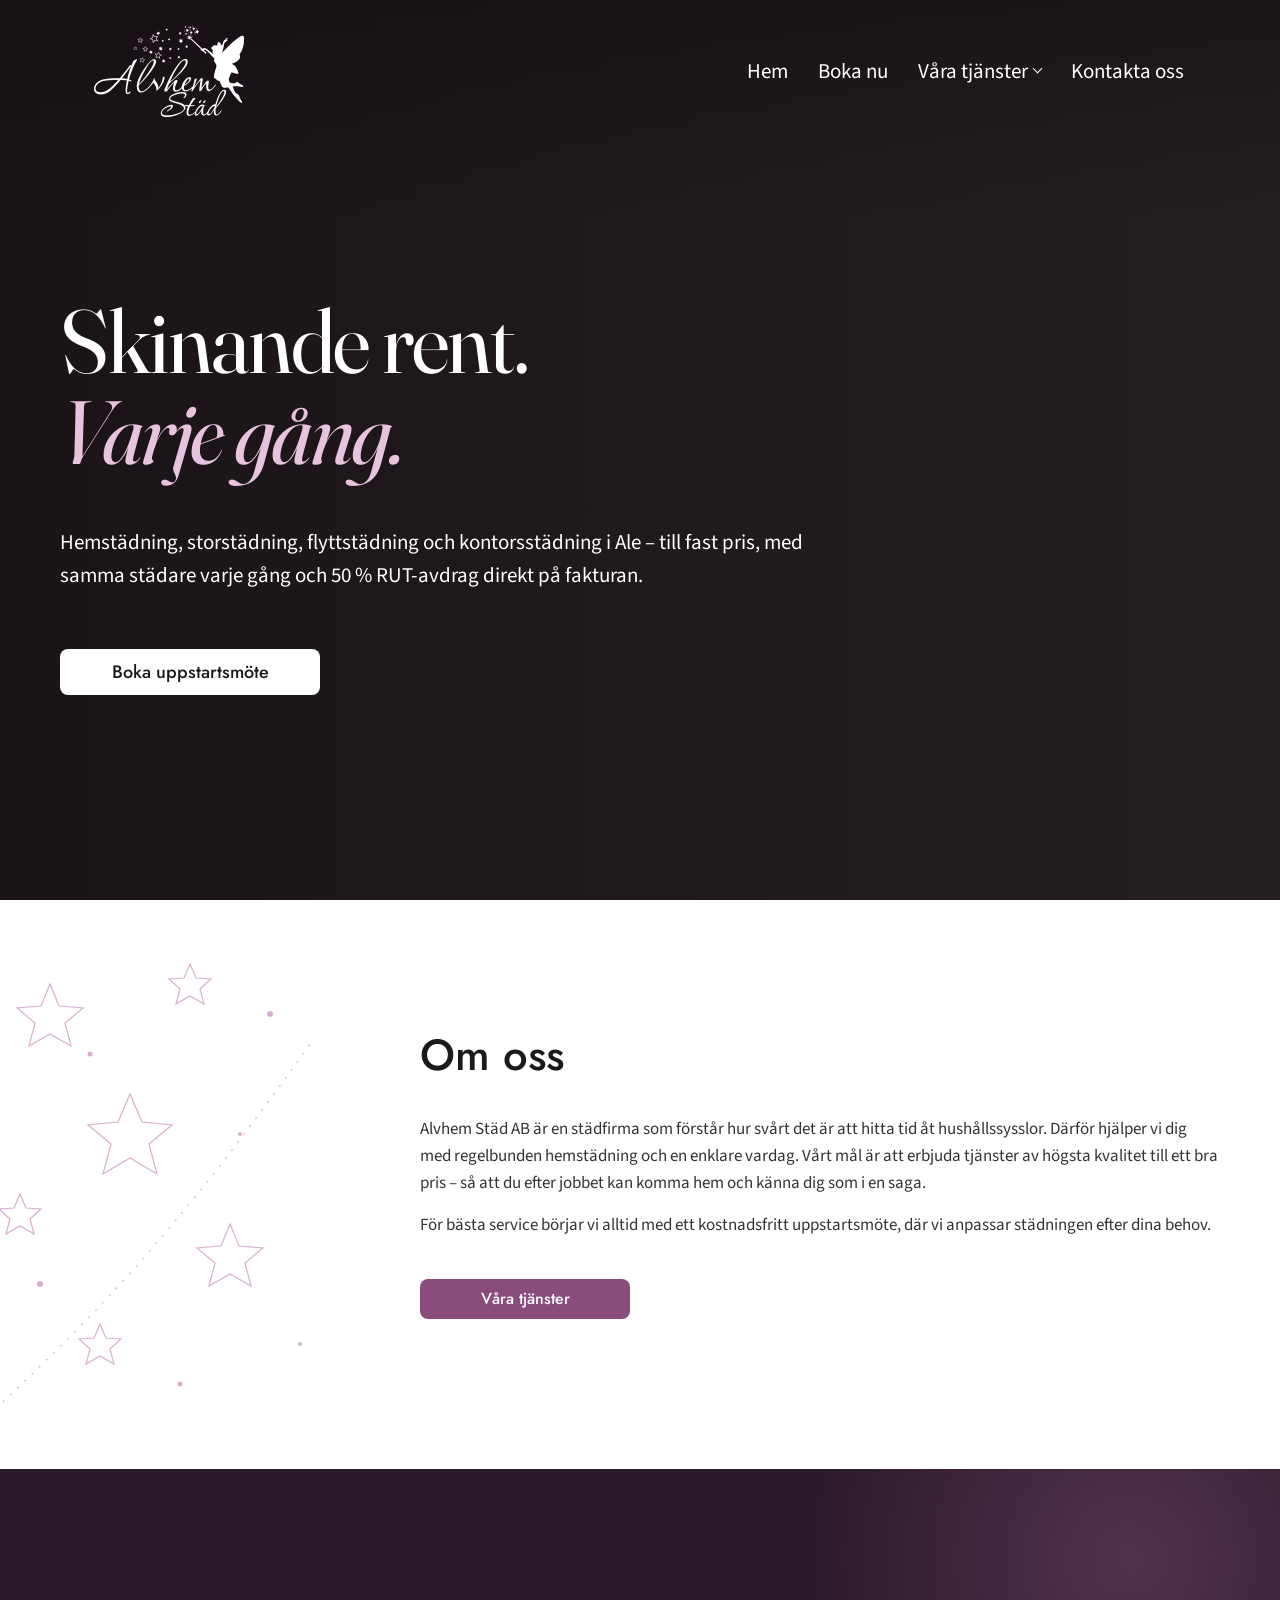
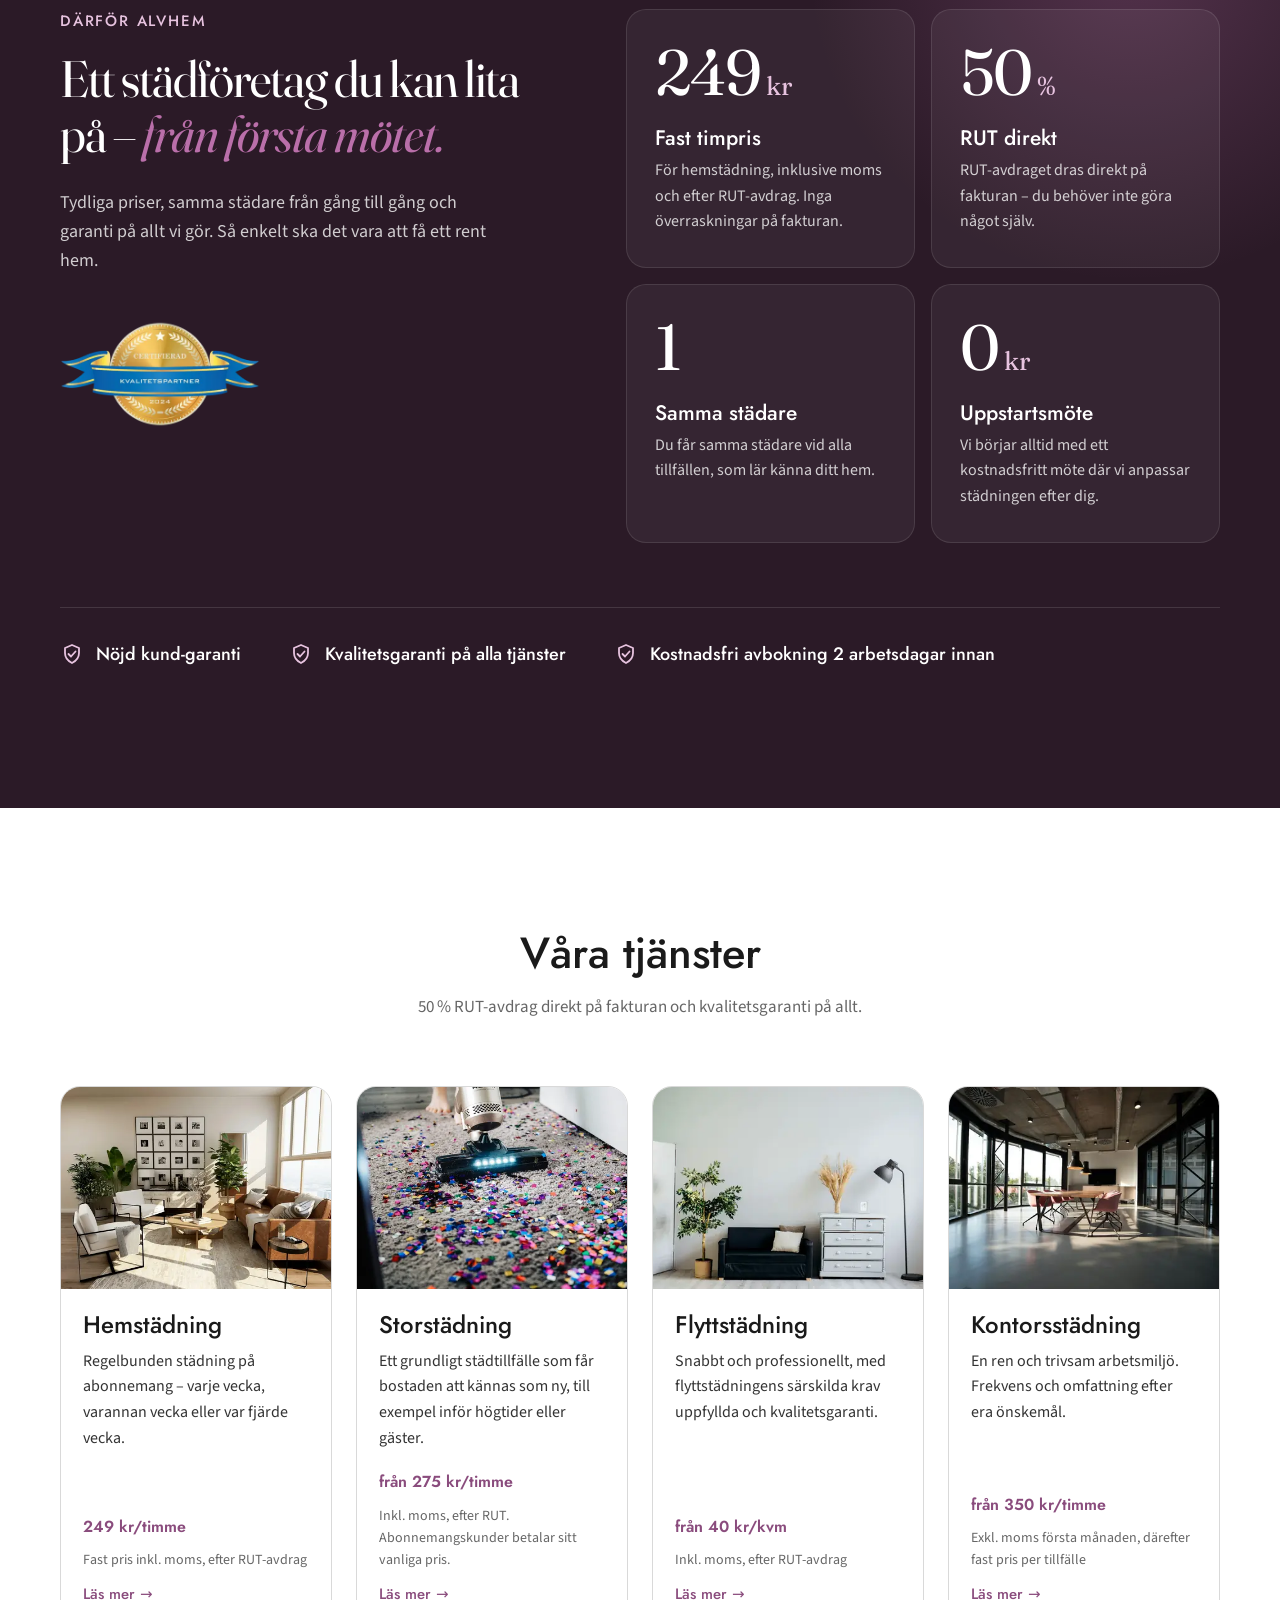
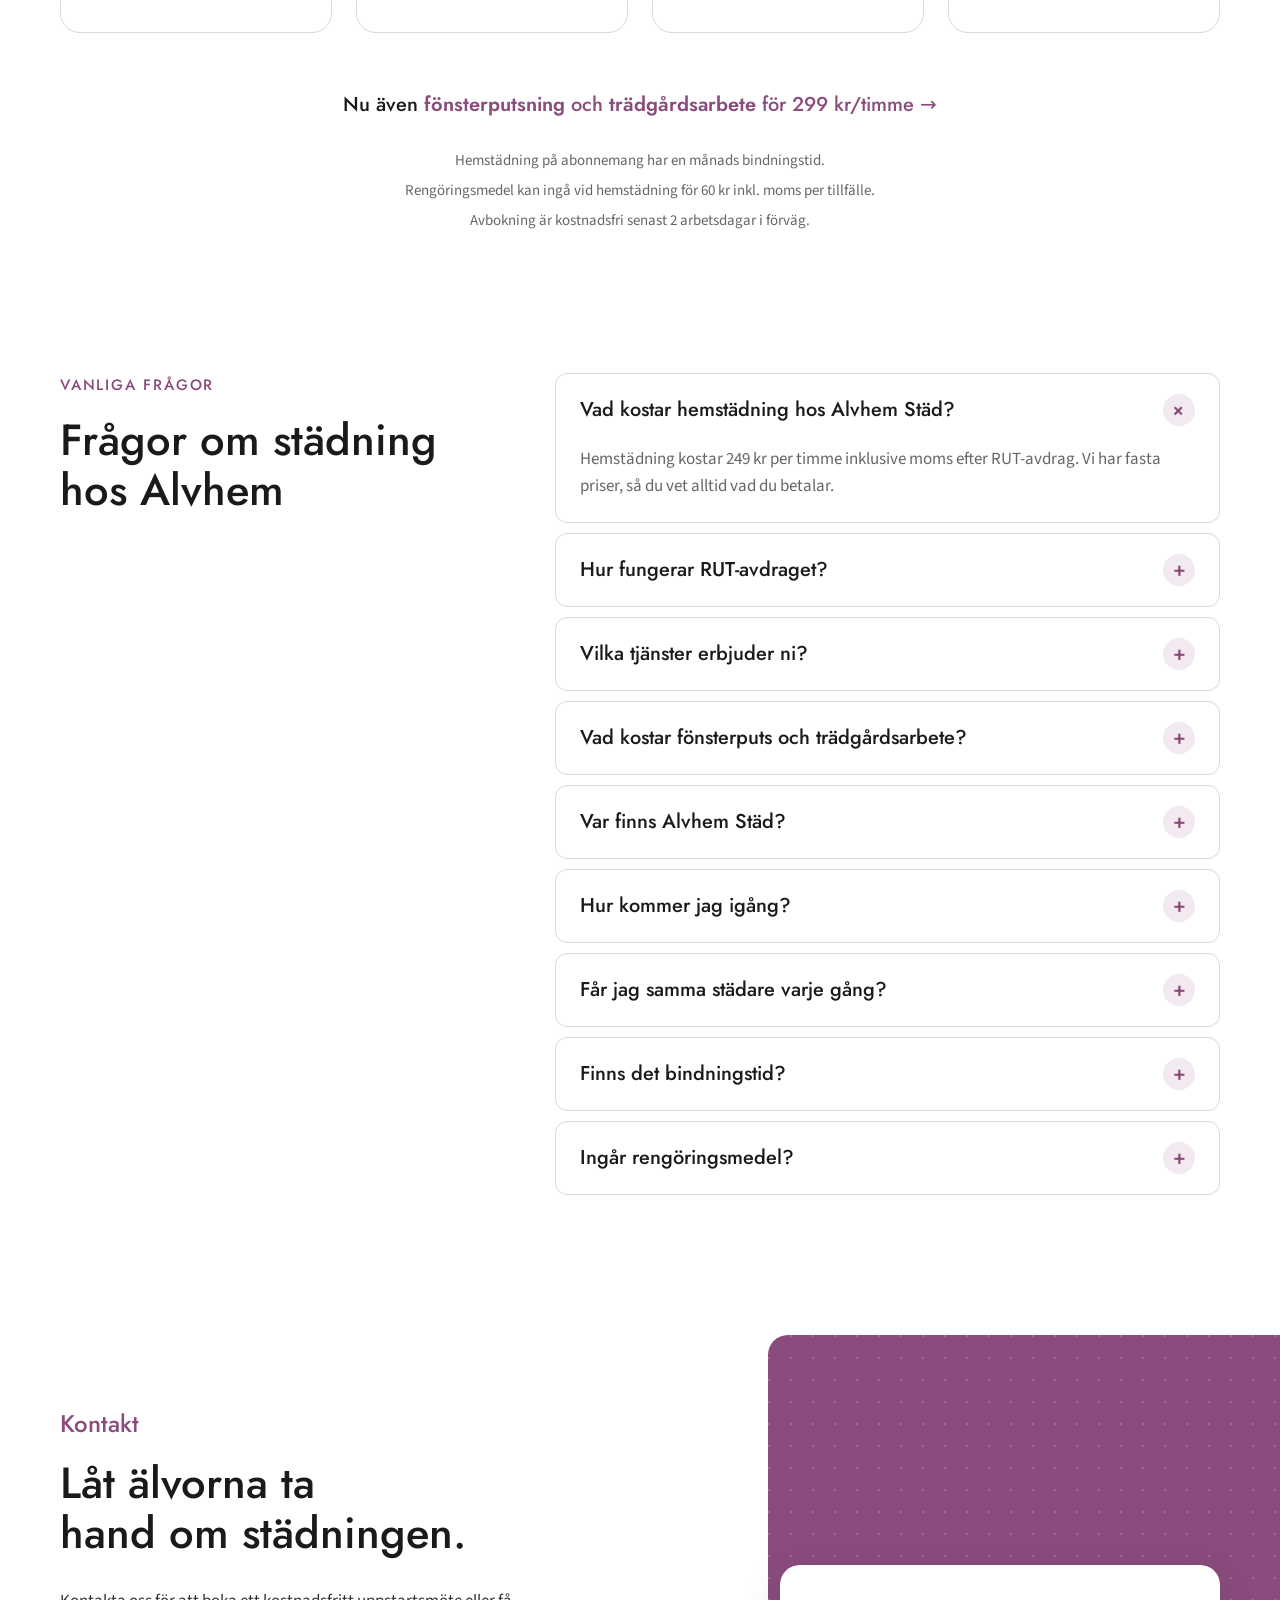
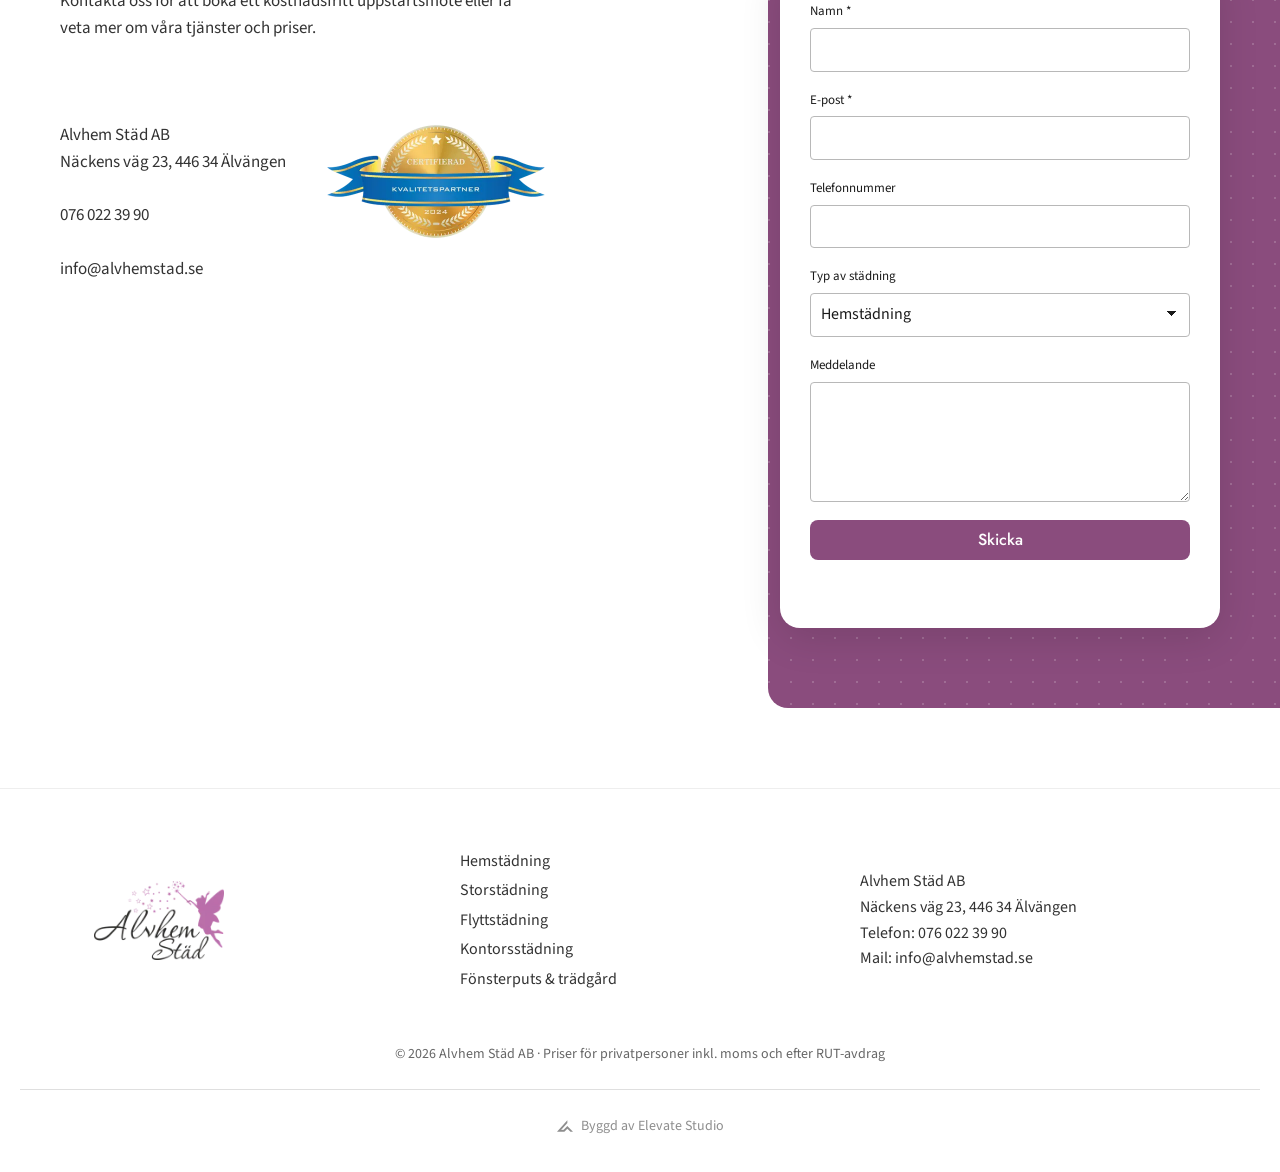
==== commit d6ebd80e: "Lägg till Elevate Studio-credit med logga under footern Co-Authored-By: Claude Fable 5.1 <noreply@an" ====
--- a/index.html
+++ b/index.html
@@ -337,6 +337,9 @@
     <address>Alvhem Städ AB<br>Näckens väg 23, 446 34 Älvängen<br>Telefon: <a href="tel:+46760223990">076 022 39 90</a><br>Mail: <a href="mailto:info@alvhemstad.se">info@alvhemstad.se</a></address>
   </div>
   <p class="footer__copy">© <span id="year">2026</span> Alvhem Städ AB · Priser för privatpersoner inkl. moms och efter RUT-avdrag</p>
+<!-- elevate-credit -->
+<style>.elevate-credit{max-width:1240px;margin:24px auto 0;padding:20px 16px 0;border-top:1px solid rgba(128,128,128,.25);display:flex;justify-content:center;box-sizing:border-box}.elevate-credit a{display:inline-flex;align-items:center;gap:8px;padding:8px 0;font:inherit;font-size:13px;line-height:1;color:inherit;opacity:.55;text-decoration:none;transition:opacity .2s}.elevate-credit a:hover,.elevate-credit a:focus-visible{opacity:1}.elevate-credit svg{width:16px;height:16px;flex:none;display:block}@media(min-width:1024px){.elevate-credit a{font-size:14px}}</style>
+<div class="elevate-credit"><a href="https://elevatestudio.nu" target="_blank" rel="noopener"><svg viewBox="0 0 1884.3 1353.9" aria-hidden="true"><path d="M0.0 1353.9 L1218.7 0.0 L1218.7 329.1 L479.7 1136.4 L786.7 1132.4 L1215.5 687.4 L1884.3 1349.9 L1590.1 1349.9 L1218.6 994.7 L865.4 1349.9Z" fill="currentColor"/></svg>Byggd av Elevate Studio</a></div>
 </footer>
 <!-- FOOTER:END -->
 
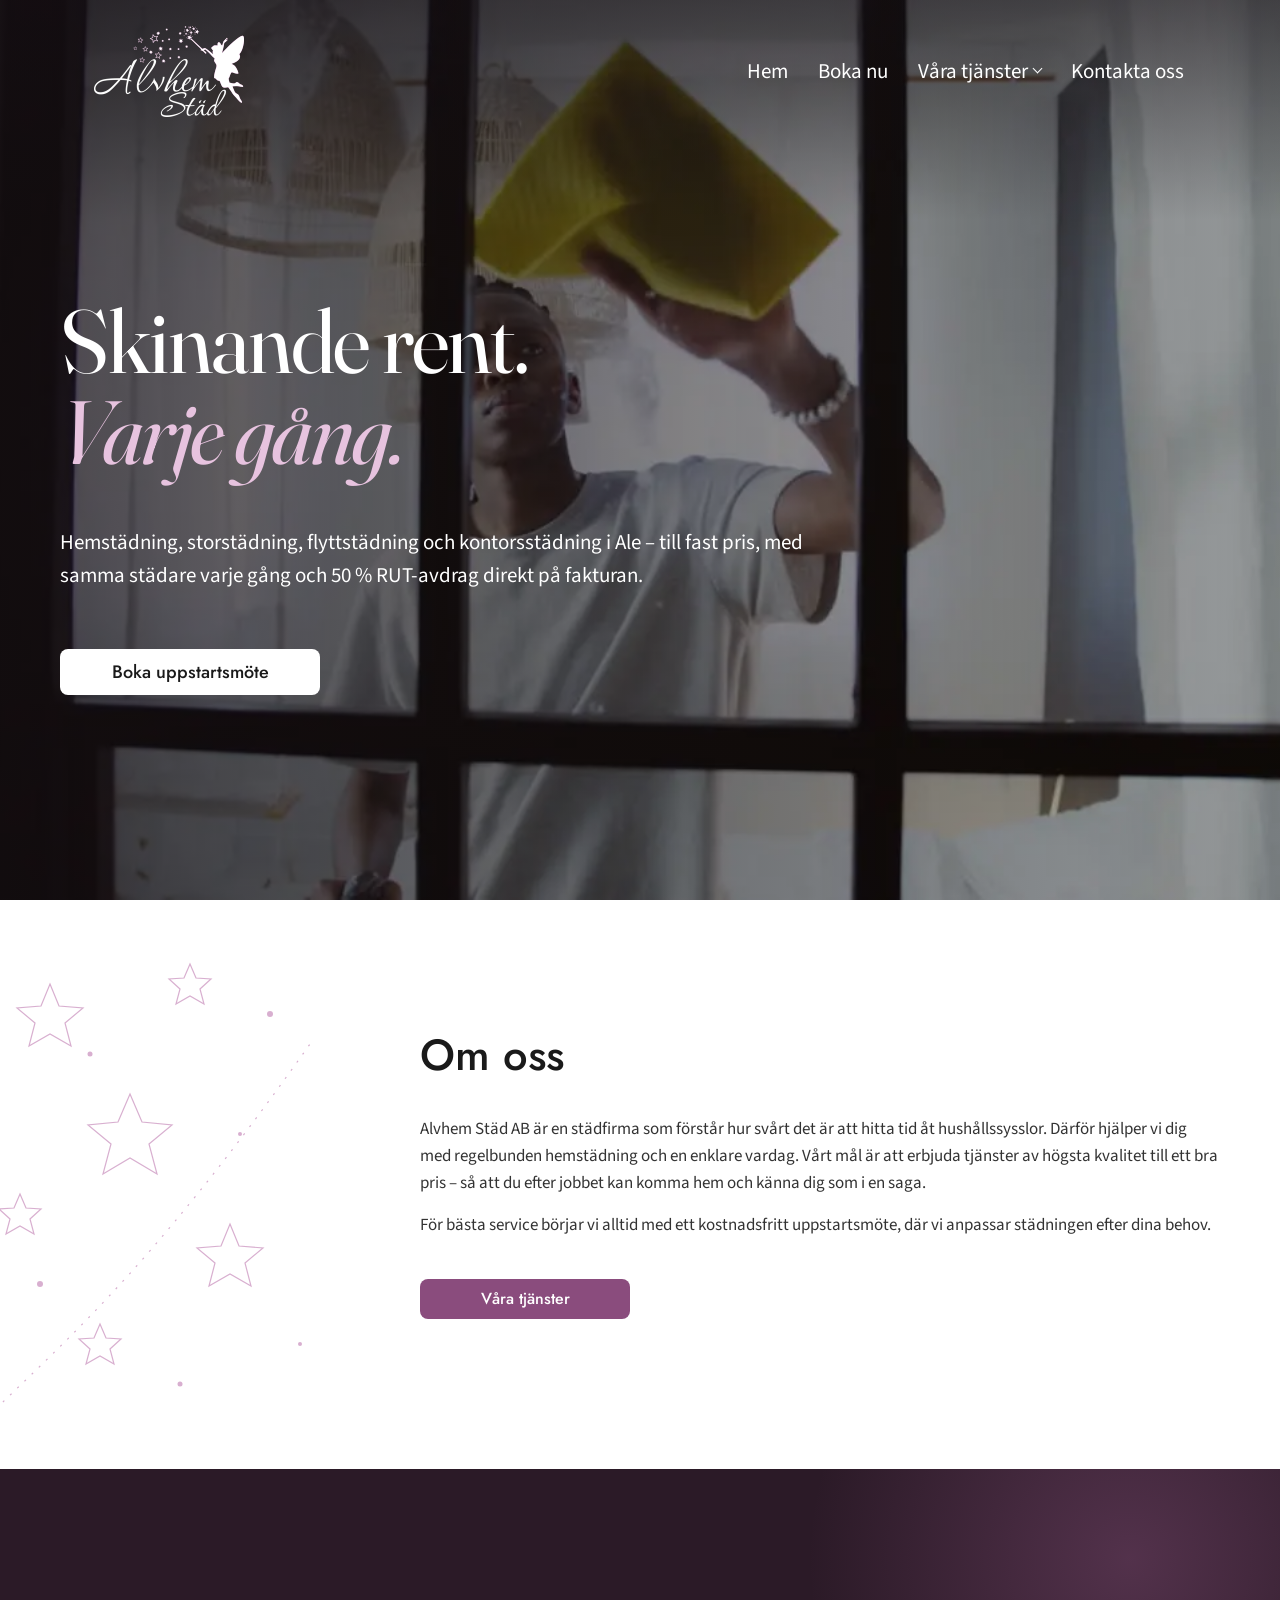
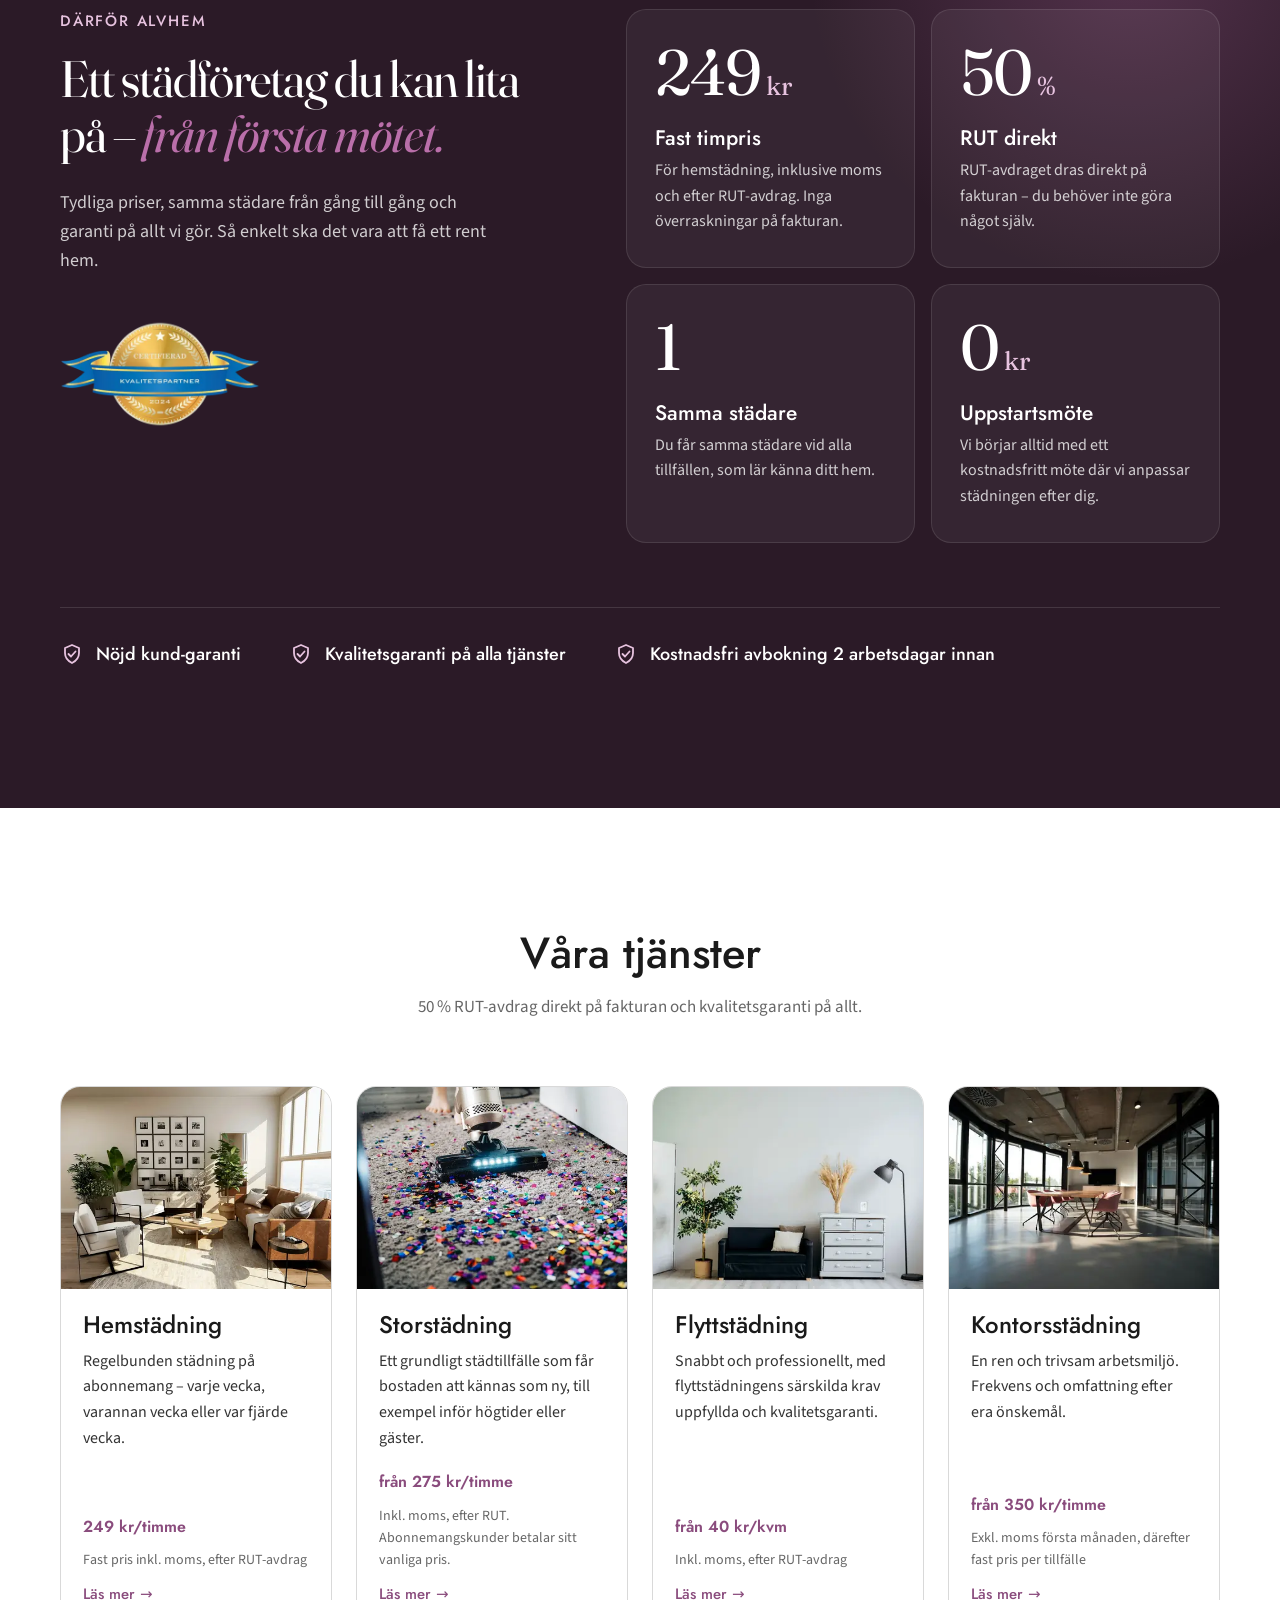
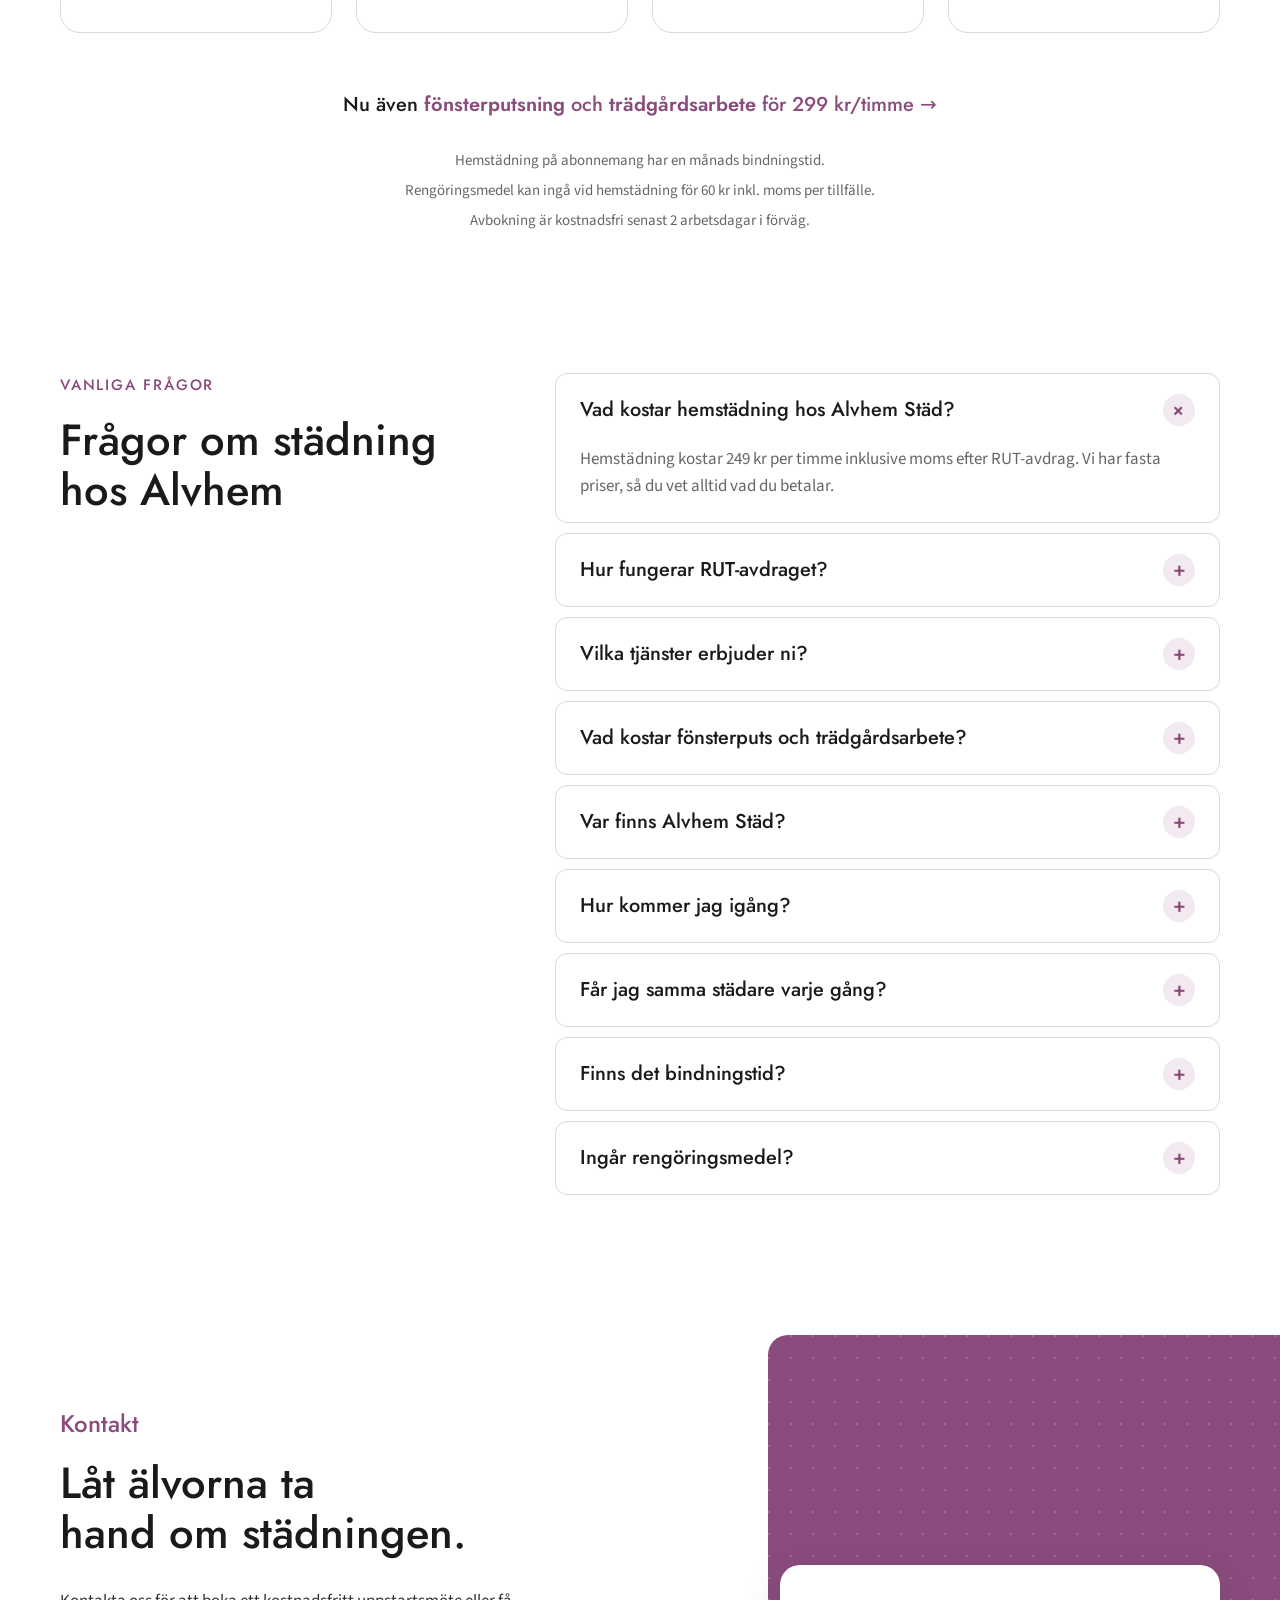
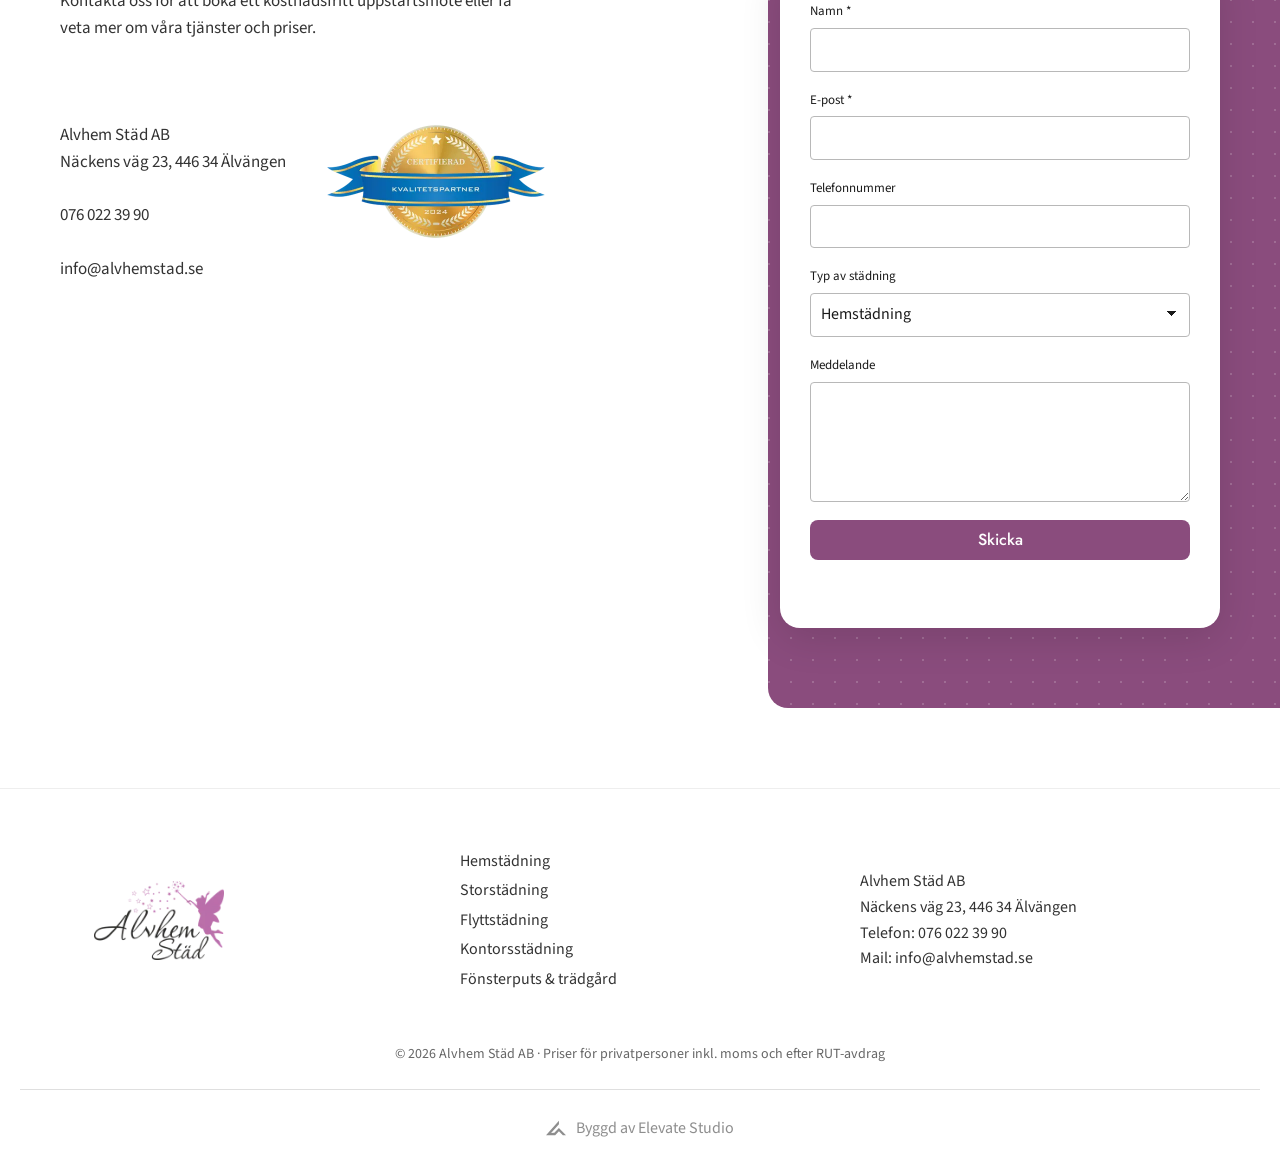
==== commit 8c4e49c9: "Gör Elevate Studio-crediten något större (20 px märke, 15–16 px text) Co-Authored-By: Claude Fable 5" ====
--- a/index.html
+++ b/index.html
@@ -338,7 +338,7 @@
   </div>
   <p class="footer__copy">© <span id="year">2026</span> Alvhem Städ AB · Priser för privatpersoner inkl. moms och efter RUT-avdrag</p>
 <!-- elevate-credit -->
-<style>.elevate-credit{max-width:1240px;margin:24px auto 0;padding:20px 16px 0;border-top:1px solid rgba(128,128,128,.25);display:flex;justify-content:center;box-sizing:border-box}.elevate-credit a{display:inline-flex;align-items:center;gap:8px;padding:8px 0;font:inherit;font-size:13px;line-height:1;color:inherit;opacity:.55;text-decoration:none;transition:opacity .2s}.elevate-credit a:hover,.elevate-credit a:focus-visible{opacity:1}.elevate-credit svg{width:16px;height:16px;flex:none;display:block}@media(min-width:1024px){.elevate-credit a{font-size:14px}}</style>
+<style>.elevate-credit{max-width:1240px;margin:24px auto 0;padding:20px 16px 0;border-top:1px solid rgba(128,128,128,.25);display:flex;justify-content:center;box-sizing:border-box}.elevate-credit a{display:inline-flex;align-items:center;gap:10px;padding:8px 0;font:inherit;font-size:15px;line-height:1;color:inherit;opacity:.55;text-decoration:none;transition:opacity .2s}.elevate-credit a:hover,.elevate-credit a:focus-visible{opacity:1}.elevate-credit svg{width:20px;height:20px;flex:none;display:block}@media(min-width:1024px){.elevate-credit a{font-size:16px}}</style>
 <div class="elevate-credit"><a href="https://elevatestudio.nu" target="_blank" rel="noopener"><svg viewBox="0 0 1884.3 1353.9" aria-hidden="true"><path d="M0.0 1353.9 L1218.7 0.0 L1218.7 329.1 L479.7 1136.4 L786.7 1132.4 L1215.5 687.4 L1884.3 1349.9 L1590.1 1349.9 L1218.6 994.7 L865.4 1349.9Z" fill="currentColor"/></svg>Byggd av Elevate Studio</a></div>
 </footer>
 <!-- FOOTER:END -->
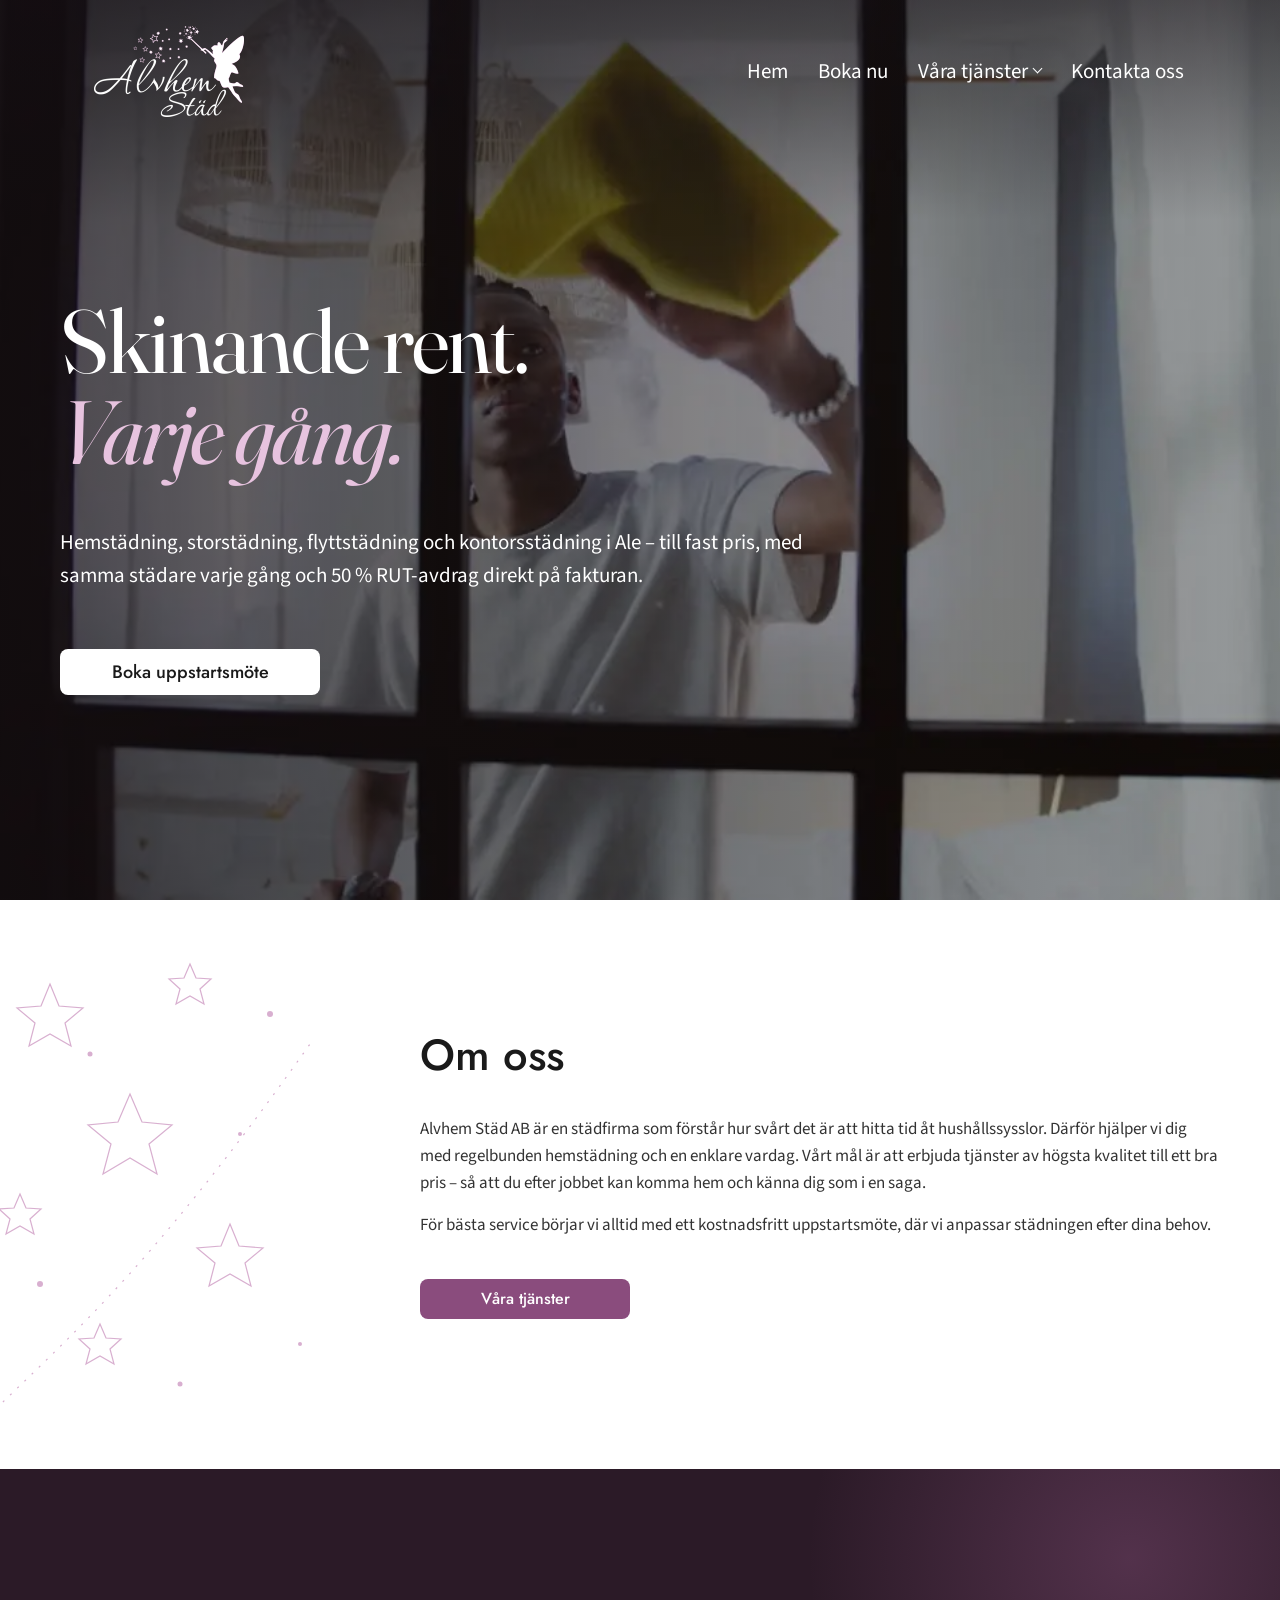
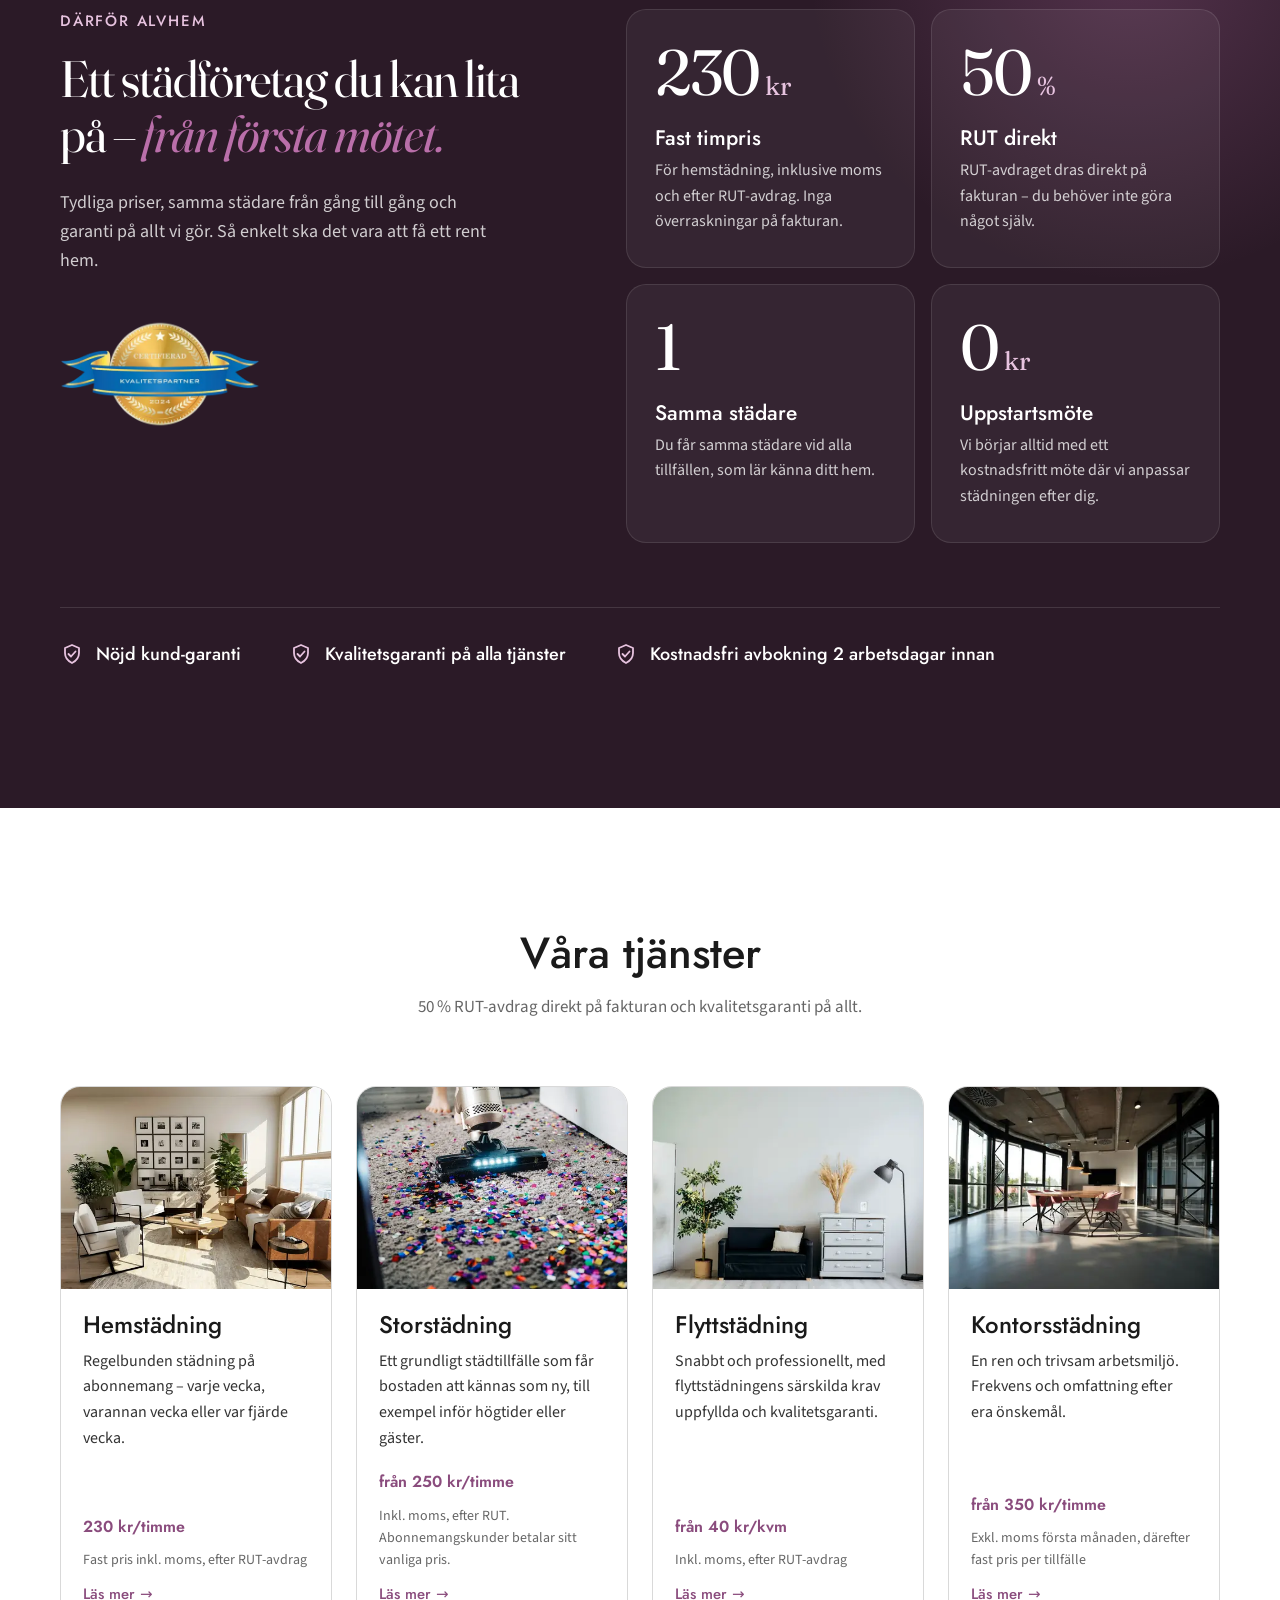
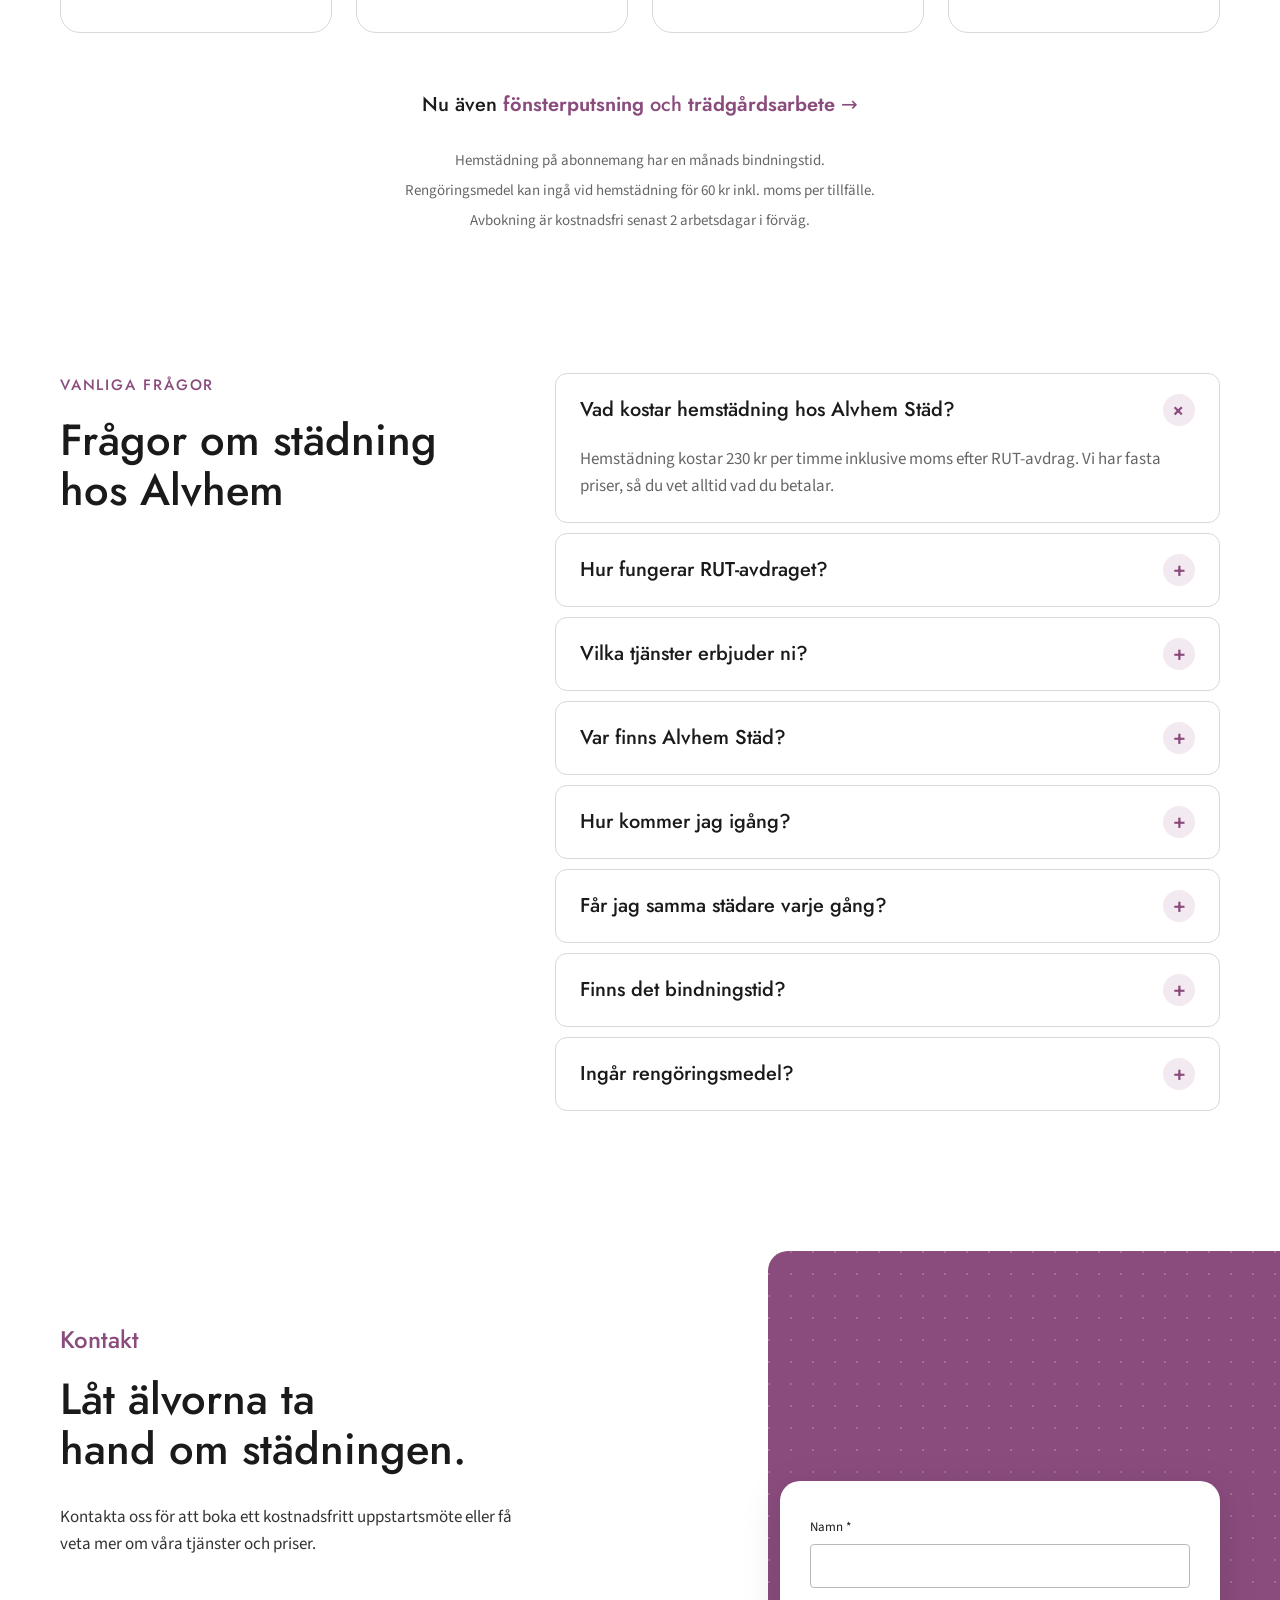
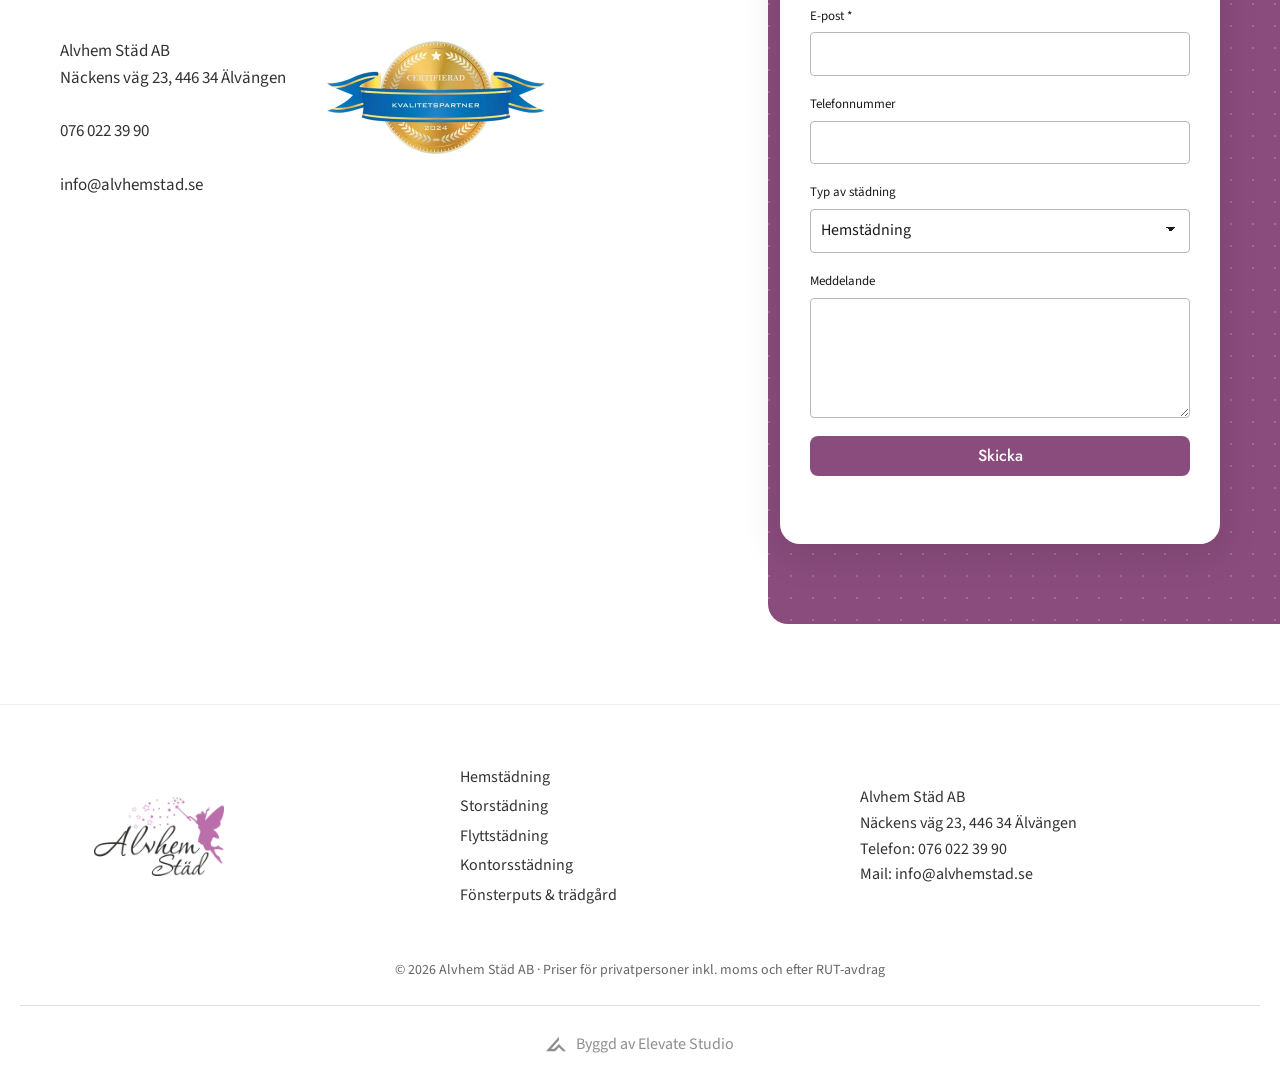
==== commit b910130f: "Revert "Nya priser: hemstädning 249, storstädning 275, fönsterputs och trädgård 299 kr/h" Tillbaka t" ====
--- a/index.html
+++ b/index.html
@@ -4,8 +4,8 @@
 <!-- HEAD:START -->
   <meta charset="utf-8">
   <meta name="viewport" content="width=device-width, initial-scale=1">
-  <title>Städfirma i Älvängen &amp; Ale – Hemstädning från 249 kr/h | Alvhem Städ</title>
-  <meta name="description" content="Alvhem Städ i Älvängen, Ale: hemstädning 249 kr/h efter RUT, storstädning, flyttstädning och kontorsstädning. Fasta priser, samma städare och nöjd kund-garanti.">
+  <title>Städfirma i Älvängen &amp; Ale – Hemstädning från 230 kr/h | Alvhem Städ</title>
+  <meta name="description" content="Alvhem Städ i Älvängen, Ale: hemstädning 230 kr/h efter RUT, storstädning, flyttstädning och kontorsstädning. Fasta priser, samma städare och nöjd kund-garanti.">
   <meta name="robots" content="index, follow, max-image-preview:large">
   <link rel="canonical" href="https://www.alvhemstad.se/">
   <meta name="theme-color" content="#8a4c7d">
@@ -14,8 +14,8 @@
   <meta property="og:type" content="website">
   <meta property="og:locale" content="sv_SE">
   <meta property="og:site_name" content="Alvhem Städ">
-  <meta property="og:title" content="Städfirma i Älvängen &amp; Ale – Hemstädning från 249 kr/h | Alvhem Städ">
-  <meta property="og:description" content="Alvhem Städ i Älvängen, Ale: hemstädning 249 kr/h efter RUT, storstädning, flyttstädning och kontorsstädning. Fasta priser, samma städare och nöjd kund-garanti.">
+  <meta property="og:title" content="Städfirma i Älvängen &amp; Ale – Hemstädning från 230 kr/h | Alvhem Städ">
+  <meta property="og:description" content="Alvhem Städ i Älvängen, Ale: hemstädning 230 kr/h efter RUT, storstädning, flyttstädning och kontorsstädning. Fasta priser, samma städare och nöjd kund-garanti.">
   <meta property="og:url" content="https://www.alvhemstad.se/">
   <meta property="og:image" content="https://www.alvhemstad.se/assets/img/hero-fonster-poster.jpg">
   <meta name="twitter:card" content="summary_large_image">
@@ -26,9 +26,9 @@
   <link rel="preload" as="image" href="assets/img/hero-fonster-poster-mobil.webp" media="(max-width: 860px)" fetchpriority="high">
   <link rel="preload" as="image" href="assets/img/hero-fonster-poster-1280.webp" media="(min-width: 861px)" fetchpriority="high">
   <style>@font-face{font-family:"Fraunces";font-style:normal;font-weight:400;font-display:swap;src:url("assets/fonts/fraunces-var-normal.woff2") format("woff2-variations"),url("assets/fonts/fraunces-var-normal.woff2") format("woff2")}@font-face{font-family:"Fraunces";font-style:italic;font-weight:400;font-display:swap;src:url("assets/fonts/fraunces-var-italic.woff2") format("woff2-variations"),url("assets/fonts/fraunces-var-italic.woff2") format("woff2")}@font-face{font-family:"Jost";font-style:normal;font-weight:500;font-display:swap;src:url("assets/fonts/jost-latin-500-normal.woff2") format("woff2")}@font-face{font-family:"Jost";font-style:normal;font-weight:600;font-display:swap;src:url("assets/fonts/jost-latin-600-normal.woff2") format("woff2")}@font-face{font-family:"Source Sans 3";font-style:normal;font-weight:400;font-display:swap;src:url("assets/fonts/source-sans-3-latin-400-normal.woff2") format("woff2")}@font-face{font-family:"Source Sans 3";font-style:normal;font-weight:600;font-display:swap;src:url("assets/fonts/source-sans-3-latin-600-normal.woff2") format("woff2")}:root{--white:#ffffff;--ink:#1a1a1a;--text:#333333;--muted:#666666;--brand:#8a4c7d;--brand-dark:#6e3a63;--brand-light:#ba6faa;--tint:#f3e9f0;--line:#d9d9d9;--radius:12px;--radius-lg:20px;--maxw:1200px;--gutter:20px;--font-head:"Jost",system-ui,sans-serif;--font-display:"Fraunces",Georgia,serif;--font-body:"Source Sans 3",system-ui,sans-serif}*,*::before,*::after{box-sizing:border-box}html{scroll-behavior:smooth;-webkit-text-size-adjust:100%}body{margin:0;background:var(--white);color:var(--text);font-family:var(--font-body);font-size:17px;line-height:1.6;-webkit-font-smoothing:antialiased;overflow-x:hidden}img{display:block;max-width:100%;height:auto}a{color:inherit;text-decoration:none}h1,h2,h3{font-family:var(--font-head);color:var(--ink);margin:0;font-weight:500;line-height:1.15}p{margin:0}:focus-visible{outline:2px solid var(--brand-light);outline-offset:3px}[id]{scroll-margin-top:110px}.container{width:100%;max-width:var(--maxw);margin:0 auto;padding:0 var(--gutter)}.h2{font-size:clamp(34px,3.4vw,46px)}.h2--center{text-align:center}.skip{position:absolute;left:12px;top:-60px;z-index:100;padding:10px 16px;border-radius:8px;background:var(--ink);color:var(--white);font-weight:600;transition:top .2s}.skip:focus{top:12px}.btn{display:inline-flex;align-items:center;justify-content:center;min-width:260px;height:46px;padding:0 28px;border-radius:8px;border:0;font-family:var(--font-head);font-size:18px;font-weight:500;cursor:pointer;transition:background-color .2s,color .2s,transform .2s}.btn:hover{transform:translateY(-1px)}.btn--white{background:var(--white);color:var(--ink)}.btn--white:hover{background:var(--tint)}.btn--brand{background:var(--brand);color:var(--white);min-width:210px;height:40px;font-size:16px}.btn--brand:hover{background:var(--brand-dark)}.btn--block{width:100%}.header{position:sticky;top:0;z-index:50;background:var(--white);transition:box-shadow .2s}.header.is-scrolled{box-shadow:0 2px 16px rgba(0,0,0,.08)}.header__inner{max-width:var(--maxw);margin:0 auto;padding:0 var(--gutter);height:143px;display:flex;align-items:center;justify-content:space-between;transition:height .25s}.header.is-scrolled .header__inner{height:96px}.header__logo{display:block;position:relative;margin-left:34px}.header__logo .logo-light{position:absolute;inset:0;opacity:0;transition:opacity .25s}.header__logo .logo-dark{transition:opacity .25s}.header__logo img{width:150px;height:auto;transition:width .25s}.header.is-scrolled .header__logo img{width:116px}.header__nav{display:flex;gap:30px;margin-right:36px}.header__nav a{font-family:var(--font-body);font-size:21px;color:var(--ink);transition:color .2s}.header__nav a:hover,.header__nav a.is-active{color:var(--brand)}.header__toggle{display:none;width:44px;height:44px;border:0;background:none;cursor:pointer;position:relative}.header__toggle span{position:absolute;left:10px;right:10px;height:2px;background:var(--ink);transition:transform .25s,opacity .25s}.header__toggle span:nth-child(1){top:14px}.header__toggle span:nth-child(2){top:21px}.header__toggle span:nth-child(3){top:28px}.header.is-open .header__toggle span:nth-child(1){transform:translateY(7px) rotate(45deg)}.header.is-open .header__toggle span:nth-child(2){opacity:0}.header.is-open .header__toggle span:nth-child(3){transform:translateY(-7px) rotate(-45deg)}.header__mobile{display:grid;padding:8px var(--gutter) 20px;border-top:1px solid var(--line);background:var(--white)}.header__mobile[hidden]{display:none}.header__mobile a{padding:12px 0;font-size:20px;color:var(--ink);border-bottom:1px solid #eee}.has-hero .header{position:fixed;left:0;right:0;background:transparent}.has-hero .header.is-scrolled,.has-hero .header.is-open{background:var(--white)}.has-hero .header:not(.is-scrolled):not(.is-open) .logo-dark{opacity:0}.has-hero .header:not(.is-scrolled):not(.is-open) .logo-light{opacity:1}.has-hero .header:not(.is-scrolled):not(.is-open) .header__nav>a,.has-hero .header:not(.is-scrolled):not(.is-open) .dropdown__toggle{color:var(--white)}.has-hero .header:not(.is-scrolled):not(.is-open) .header__nav>a:hover,.has-hero .header:not(.is-scrolled):not(.is-open) .dropdown:hover .dropdown__toggle{color:#e7c3df}.has-hero .header:not(.is-scrolled):not(.is-open) .header__toggle span{background:var(--white)}.has-hero .hero::before{content:"";position:absolute;inset:0 0 auto;height:220px;z-index:-1;background:linear-gradient(180deg,rgba(20,14,19,.55),transparent);pointer-events:none}.has-hero .hero__content{padding-top:150px}.hero{position:relative;height:100vh;height:100svh;min-height:620px;display:flex;align-items:center;color:var(--white);overflow:hidden;isolation:isolate}.hero__videos{position:absolute;inset:0;z-index:-2;background:#2a2428}.hero__poster,.hero__bg{position:absolute;inset:0;width:100%;height:100%;object-fit:cover;object-position:50% 50%}.hero__bg{opacity:0;transition:opacity 1.2s ease}.hero__bg.is-active{opacity:1}.hero::after{content:"";position:absolute;inset:0;z-index:-1;background:linear-gradient(90deg,rgba(20,14,19,.72) 0%,rgba(20,14,19,.45) 55%,rgba(20,14,19,.25) 100%)}.hero__content{padding-top:60px;padding-bottom:60px}.hero__title{color:var(--white);font-size:clamp(48px,7vw,104px);line-height:1.02;max-width:900px}.hero__lead{margin-top:48px;max-width:790px;font-size:21px;line-height:1.6;color:var(--white)}.hero .btn{margin-top:56px}.about{position:relative;padding:130px 0 150px;overflow:hidden}.about__art{position:absolute;left:-20px;top:50%;transform:translateY(-50%);width:360px;height:auto;color:var(--brand-light);opacity:.55}.about__grid{display:grid;grid-template-columns:360px 1fr}.about__text{max-width:860px}.about__text .h2{margin-bottom:36px}.about__text p{font-size:17px;margin-bottom:14px}.about__text .btn{margin-top:26px}.display{font-family:var(--font-display);font-weight:400;letter-spacing:-0.02em;font-variation-settings:"opsz" 144}.display em{font-style:italic;color:var(--brand-light)}.hero .display em{color:#e7c3df}.display--sm{font-size:clamp(34px,4vw,56px);line-height:1.08}.kicker{font-family:var(--font-head);font-size:15px;font-weight:500;letter-spacing:.12em;text-transform:uppercase;color:var(--brand);margin-bottom:18px}.kicker--light{color:#e7c3df}.why{background:#2b1a27;color:rgba(255,255,255,.78);padding:140px 0;position:relative;overflow:hidden}.why::before{content:"";position:absolute;width:700px;height:700px;right:-200px;top:-260px;border-radius:50%;background:radial-gradient(circle,rgba(186,111,170,.28),transparent 65%);pointer-events:none}.why__grid{position:relative;display:grid;grid-template-columns:0.9fr 1.1fr;gap:64px 80px;align-items:start}.why .display{color:var(--white)}.why__lead{margin-top:28px;font-size:18px;max-width:440px}.why__seal{width:200px;margin-top:44px}.why__stats{display:grid;grid-template-columns:1fr 1fr;gap:16px}.stat{background:rgba(255,255,255,.05);border:1px solid rgba(255,255,255,.1);border-radius:var(--radius-lg);padding:30px 28px 32px;transition:background-color .25s,transform .25s}.stat:hover{background:rgba(255,255,255,.08);transform:translateY(-3px)}.stat__num{font-family:var(--font-display);font-size:64px;line-height:1;color:var(--white);letter-spacing:-0.03em}.stat__num small{font-size:26px;color:#e7c3df;letter-spacing:0}.stat h3{color:var(--white);font-size:21px;margin:22px 0 8px}.stat p:last-child{font-size:16px}.why__promises{grid-column:1 / -1;list-style:none;margin:0;padding:32px 0 0;border-top:1px solid rgba(255,255,255,.12);display:flex;flex-wrap:wrap;gap:16px 48px}.why__promises li{display:flex;align-items:center;gap:12px;font-family:var(--font-head);font-size:18px;color:var(--white)}.why__promises svg{width:24px;height:24px;color:#e7c3df;flex:none}.services{padding:120px 0 140px}.services__lead{text-align:center;margin-top:16px;color:var(--muted)}.services__grid{margin-top:64px;display:grid;grid-template-columns:repeat(4,1fr);gap:24px}.card{position:relative;transition:transform .25s,box-shadow .25s;border:1px solid var(--line);border-radius:var(--radius-lg);overflow:hidden;background:var(--white);display:flex;flex-direction:column}.card img{aspect-ratio:4 / 3;object-fit:cover;width:100%}.card__body{padding:22px 22px 26px;display:flex;flex-direction:column;gap:10px;flex:1}.card h3{font-size:24px}.card:hover{transform:translateY(-4px);box-shadow:0 18px 40px -20px rgba(0,0,0,.25)}.card__link::after{content:"";position:absolute;inset:0}.card__more{font-family:var(--font-head);font-weight:500;color:var(--brand);font-size:15px}.services__extra a{color:var(--brand)}.card__body>p{font-size:16px}.card__price{margin-top:auto;padding-top:8px;font-family:var(--font-head);font-size:24px;font-weight:600;color:var(--brand)}.card__note{font-size:14px !important;color:var(--muted)}.services__extra{margin-top:56px;text-align:center;font-size:20px;font-family:var(--font-head);color:var(--ink)}.terms{list-style:none;margin:28px auto 0;padding:0;max-width:760px;display:grid;gap:6px;text-align:center;font-size:15px;color:var(--muted)}.contact{position:relative;padding:0 0 160px}.contact__panel{position:absolute;right:0;top:0;width:40%;height:calc(100% - 80px);background:var(--brand);border-radius:var(--radius-lg) 0 0 var(--radius-lg);overflow:hidden}.contact__panel::before{content:"";position:absolute;inset:0;background-image:radial-gradient(circle at 1px 1px,rgba(255,255,255,.18) 1.2px,transparent 0);background-size:22px 22px}.contact__grid{position:relative;display:grid;grid-template-columns:1fr 440px;gap:60px;padding-top:70px;align-items:start}.contact__kicker{font-family:var(--font-head);font-size:24px;color:var(--brand);margin-bottom:14px}.contact__lead{margin-top:30px;max-width:460px}.contact__details{margin-top:80px;display:flex;align-items:flex-start;gap:40px;flex-wrap:wrap}.contact__details p{margin-bottom:26px}.contact__details a:hover{color:var(--brand)}.contact__seal{width:220px}.form{margin-top:160px;background:var(--white);border-radius:var(--radius-lg);padding:36px 30px 30px;box-shadow:0 10px 40px rgba(0,0,0,.12);display:grid;gap:18px}.field{display:grid;gap:6px}.field label{font-size:13px;color:var(--ink)}.field input,.field select,.field textarea{width:100%;font:inherit;font-size:16px;color:var(--ink);background:var(--white);border:1px solid #b8b8b8;border-radius:4px;padding:8px 10px;min-height:40px;-webkit-appearance:none;appearance:none}.field select{background-image:linear-gradient(45deg,transparent 50%,var(--ink) 50%),linear-gradient(135deg,var(--ink) 50%,transparent 50%);background-position:calc(100% - 18px) 17px,calc(100% - 13px) 17px;background-size:5px 5px;background-repeat:no-repeat;padding-right:36px}.field textarea{resize:vertical;min-height:100px}.field input:focus,.field select:focus,.field textarea:focus{outline:none;border-color:var(--brand);box-shadow:0 0 0 3px var(--tint)}.field.is-invalid input{border-color:#c0392b}.form__status{font-size:14px;color:var(--muted);min-height:1.4em}.footer{border-top:1px solid #eee;padding:60px 0 30px}.footer__grid{display:grid;grid-template-columns:1fr 1fr 1fr;gap:40px;align-items:center}.footer__logo{width:130px;margin-left:34px}.footer p{font-size:16px}.footer a:hover{color:var(--brand)}.footer__copy{margin-top:50px;text-align:center;font-size:14px !important;color:var(--muted)}.dropdown{position:relative}.dropdown__toggle{font-family:var(--font-body);font-size:21px;color:var(--ink);display:inline-flex;align-items:center;gap:6px}.dropdown__toggle::after{content:"";width:7px;height:7px;border-right:1.5px solid currentColor;border-bottom:1.5px solid currentColor;transform:translateY(-3px) rotate(45deg);transition:transform .2s}.dropdown__toggle.is-active,.dropdown:hover .dropdown__toggle{color:var(--brand)}.dropdown__menu{position:absolute;top:calc(100% + 14px);left:50%;transform:translate(-50%,8px);min-width:260px;padding:10px;background:var(--white);border-radius:14px;box-shadow:0 20px 50px -12px rgba(0,0,0,.22),0 0 0 1px rgba(0,0,0,.04);display:grid;opacity:0;visibility:hidden;transition:opacity .2s,transform .2s,visibility .2s}.dropdown__menu::before{content:"";position:absolute;left:0;right:0;top:-16px;height:16px}.dropdown:hover .dropdown__menu,.dropdown:focus-within .dropdown__menu{opacity:1;visibility:visible;transform:translate(-50%,0)}.dropdown__menu a{font-size:17px !important;padding:10px 14px;border-radius:8px}.dropdown__menu a:hover,.dropdown__menu a[aria-current]{background:var(--tint);color:var(--brand)}.header__mobile a.sub{padding-left:18px;font-size:17px;color:var(--muted)}.btn--outline{background:transparent;color:var(--white);border:1px solid rgba(255,255,255,.6)}.btn--outline:hover{border-color:var(--white);background:rgba(255,255,255,.08)}.page-hero{position:relative;min-height:620px;display:flex;align-items:flex-end;color:var(--white);isolation:isolate;overflow:hidden}.page-hero__bg{position:absolute;inset:0;width:100%;height:100%;object-fit:cover;z-index:-2}.page-hero::after{content:"";position:absolute;inset:0;z-index:-1;background:linear-gradient(0deg,rgba(20,14,19,.82) 0%,rgba(20,14,19,.45) 55%,rgba(20,14,19,.2) 100%)}.page-hero__content{padding-top:120px;padding-bottom:80px}.page-hero .display{color:var(--white);font-size:clamp(48px,7vw,96px);line-height:1.02}.page-hero__lead{margin-top:24px;max-width:640px;font-size:20px;color:rgba(255,255,255,.88)}.page-hero__actions{margin-top:36px;display:flex;flex-wrap:wrap;gap:12px}.crumbs{display:flex;gap:10px;flex-wrap:wrap;font-size:15px;color:rgba(255,255,255,.7);margin-bottom:28px}.crumbs a:hover{color:var(--white)}.svc-intro{padding:120px 0}.svc-intro__grid{display:grid;grid-template-columns:1fr 400px;gap:80px;align-items:start}.svc-intro__text .h2{margin-bottom:28px}.svc-intro__text>p{font-size:18px;margin-bottom:16px;max-width:640px}.facts{margin:44px 0 0;display:grid;grid-template-columns:1fr 1fr;gap:12px}.facts div{padding:20px 22px;border-radius:var(--radius);background:var(--tint)}.facts dt{font-size:14px;color:var(--muted)}.facts dd{margin:4px 0 0;font-family:var(--font-head);font-size:18px;font-weight:500;color:var(--ink)}.price-card{position:sticky;top:120px;padding:34px 30px;border-radius:var(--radius-lg);background:var(--white);box-shadow:0 24px 60px -24px rgba(0,0,0,.25),0 0 0 1px rgba(0,0,0,.05)}.price-card__label{font-size:14px;letter-spacing:.1em;text-transform:uppercase;color:var(--muted)}.price-card__price{margin-top:8px;font-family:var(--font-display);font-size:60px;line-height:1;color:var(--ink);letter-spacing:-0.03em}.price-card__price small{font-family:var(--font-body);font-size:20px;color:var(--muted);letter-spacing:0}.price-from{font-family:var(--font-body);font-size:18px;color:var(--muted);letter-spacing:0}.price-card__note{margin:14px 0 24px;font-size:15px;color:var(--muted)}.price-card .btn{height:50px;font-size:17px}.price-card__list{list-style:none;margin:24px 0 0;padding:22px 0 0;border-top:1px solid #eee;display:grid;gap:10px}.price-card__list li,.includes li{display:flex;gap:10px;align-items:flex-start}.price-card__list svg,.includes svg{width:20px;height:20px;flex:none;margin-top:3px;color:var(--brand)}.includes{background:var(--tint);padding:120px 0}.includes__lead{margin-top:16px;color:var(--muted);max-width:620px}.includes__grid{margin-top:56px;display:grid;grid-template-columns:repeat(3,1fr);gap:16px}@media (min-width:861px){.includes__grid:has(>:nth-child(2):last-child){grid-template-columns:repeat(2,1fr)}}.includes__group{background:var(--white);border-radius:var(--radius-lg);padding:30px 28px}.includes__group h3{font-size:24px;margin-bottom:20px}.includes ul{list-style:none;margin:0;padding:0;display:grid;gap:12px}.steps{padding:120px 0}.steps__list{list-style:none;margin:56px 0 0;padding:0;display:grid;grid-template-columns:repeat(3,1fr);gap:16px;counter-reset:none}.steps__list li{padding:32px 28px;border:1px solid var(--line);border-radius:var(--radius-lg)}.steps__num{font-family:var(--font-display);font-size:44px;color:var(--brand-light);line-height:1}.steps__list h3{font-size:23px;margin:26px 0 8px}.svc-faq{padding:0 0 120px}.svc-faq__grid{display:grid;grid-template-columns:1fr 1.6fr;gap:80px;align-items:start}.faq{display:grid;gap:10px}.faq__item{border:1px solid var(--line);border-radius:var(--radius);padding:0 24px}.faq__item summary{list-style:none;cursor:pointer;display:flex;justify-content:space-between;align-items:center;gap:20px;padding:20px 0;font-family:var(--font-head);font-size:20px;font-weight:500;color:var(--ink)}.faq__item summary::-webkit-details-marker{display:none}.faq__item summary::after{content:"+";flex:none;width:32px;height:32px;border-radius:50%;background:var(--tint);color:var(--brand);display:grid;place-items:center;font-size:20px;transition:transform .25s}.faq__item[open] summary::after{transform:rotate(45deg)}.faq__item p{padding:0 0 22px;color:var(--muted)}.others{padding:0 0 120px}.others__grid{margin-top:40px;display:grid;grid-template-columns:repeat(4,1fr);gap:16px}.other{position:relative;display:block;border-radius:var(--radius-lg);overflow:hidden;aspect-ratio:4 / 3;isolation:isolate}.other img{position:absolute;inset:0;width:100%;height:100%;object-fit:cover;z-index:-2;transition:transform .6s}.other::after{content:"";position:absolute;inset:0;z-index:-1;background:linear-gradient(0deg,rgba(20,14,19,.75),rgba(20,14,19,0) 60%)}.other span{position:absolute;left:20px;bottom:16px;color:var(--white);font-family:var(--font-head);font-size:21px;font-weight:500}.other:hover img{transform:scale(1.05)}.cta-band{background:var(--brand);color:var(--white);padding:80px 0}.cta-band__inner{display:flex;align-items:center;justify-content:space-between;gap:32px}.cta-band .display{color:var(--white);max-width:620px}.cta-band__actions{display:flex;flex-wrap:wrap;gap:12px}.footer__links{display:grid;gap:4px}.footer address{font-style:normal;font-size:16px}.home-faq{padding:0 0 140px}.footer__links a{font-size:16px}@media (prefers-reduced-motion:reduce){html{scroll-behavior:auto}*,*::before,*::after{transition:none !important}}@media (max-width:1080px){.services__grid{grid-template-columns:repeat(2,1fr)}.why__grid{grid-template-columns:1fr}.svc-intro__grid{grid-template-columns:1fr}.price-card{position:static;max-width:520px}.about__grid{grid-template-columns:220px 1fr}.about__art{width:240px}.contact__grid{grid-template-columns:1fr}.contact__panel{width:100%;top:auto;bottom:0;height:420px;border-radius:0}.form{margin-top:0;max-width:560px;width:100%;justify-self:center}}@media (max-width:860px){.header__nav{display:none}.header__toggle{display:block}.header__inner,.header.is-scrolled .header__inner{height:84px}.header__logo{margin-left:0}.header__logo img,.header.is-scrolled .header__logo img{width:110px}.hero{min-height:calc(100svh - 84px)}.hero__lead{margin-top:36px;font-size:18px}.hero .btn{margin-top:36px}.about{padding:80px 0}.about__art{left:auto;right:-60px;top:40px;transform:none;width:200px;opacity:.3}.about__grid{grid-template-columns:1fr}.why{padding:80px 0}.why__seal{width:160px;margin-top:28px}.page-hero{min-height:520px}.svc-intro,.includes,.steps,.svc-faq,.others{padding:72px 0}.includes__grid,.steps__list{grid-template-columns:1fr}.svc-faq__grid{grid-template-columns:1fr;gap:28px}.others__grid{grid-template-columns:1fr 1fr}.cta-band__inner{flex-direction:column;align-items:flex-start}.services{padding:80px 0}.contact{padding-bottom:80px}.contact__grid{padding-top:40px}.contact__details{margin-top:40px}.footer__grid{grid-template-columns:1fr;text-align:center;gap:20px}.footer__logo{margin:0 auto}}@media (max-width:560px){.services__grid{grid-template-columns:1fr}.why__stats{grid-template-columns:1fr}.stat__num{font-size:52px}.facts{grid-template-columns:1fr}.others__grid{grid-template-columns:1fr}.faq__item summary{font-size:18px}.btn{min-width:0;width:100%}.hero__title{font-size:clamp(46px,14vw,60px)}.form{padding:26px 20px}}</style>
-  <script type="application/ld+json">{"@context":"https://schema.org","@type":"HouseCleaningService","@id":"https://www.alvhemstad.se/#foretag","name":"Alvhem Städ AB","alternateName":"Alvhem Städ","description":"Städfirma i Älvängen, Ale kommun. Hemstädning, storstädning, flyttstädning, kontorsstädning, fönsterputsning och trädgårdsarbete med fasta priser och 50 % RUT-avdrag direkt på fakturan.","url":"https://www.alvhemstad.se/","logo":"https://www.alvhemstad.se/assets/img/logo.png","image":"https://www.alvhemstad.se/assets/img/hero-fonster-poster.jpg","telephone":"+46760223990","email":"info@alvhemstad.se","priceRange":"249–350 kr/h","currenciesAccepted":"SEK","address":{"@type":"PostalAddress","streetAddress":"Näckens väg 23","postalCode":"446 34","addressLocality":"Älvängen","addressRegion":"Västra Götalands län","addressCountry":"SE"},"areaServed":[{"@type":"City","name":"Älvängen"},{"@type":"AdministrativeArea","name":"Ale kommun"}],"hasMap":"https://www.google.com/maps/dir//N%C3%A4ckens+v%C3%A4g+23,+44634+%C3%84lv%C3%A4ngen","award":"Certifierad kvalitetspartner 2024","knowsLanguage":"sv","hasOfferCatalog":{"@type":"OfferCatalog","name":"Städtjänster","itemListElement":[{"@type":"Offer","itemOffered":{"@type":"Service","name":"Hemstädning","url":"https://www.alvhemstad.se/hemstadning.html"}},{"@type":"Offer","itemOffered":{"@type":"Service","name":"Storstädning","url":"https://www.alvhemstad.se/storstadning.html"}},{"@type":"Offer","itemOffered":{"@type":"Service","name":"Flyttstädning","url":"https://www.alvhemstad.se/flyttstadning.html"}},{"@type":"Offer","itemOffered":{"@type":"Service","name":"Kontorsstädning","url":"https://www.alvhemstad.se/kontorsstadning.html"}},{"@type":"Offer","itemOffered":{"@type":"Service","name":"Fönsterputs & trädgård","url":"https://www.alvhemstad.se/fonsterputsning-tradgard.html"}}]}}</script>
+  <script type="application/ld+json">{"@context":"https://schema.org","@type":"HouseCleaningService","@id":"https://www.alvhemstad.se/#foretag","name":"Alvhem Städ AB","alternateName":"Alvhem Städ","description":"Städfirma i Älvängen, Ale kommun. Hemstädning, storstädning, flyttstädning, kontorsstädning, fönsterputsning och trädgårdsarbete med fasta priser och 50 % RUT-avdrag direkt på fakturan.","url":"https://www.alvhemstad.se/","logo":"https://www.alvhemstad.se/assets/img/logo.png","image":"https://www.alvhemstad.se/assets/img/hero-fonster-poster.jpg","telephone":"+46760223990","email":"info@alvhemstad.se","priceRange":"230–350 kr/h","currenciesAccepted":"SEK","address":{"@type":"PostalAddress","streetAddress":"Näckens väg 23","postalCode":"446 34","addressLocality":"Älvängen","addressRegion":"Västra Götalands län","addressCountry":"SE"},"areaServed":[{"@type":"City","name":"Älvängen"},{"@type":"AdministrativeArea","name":"Ale kommun"}],"hasMap":"https://www.google.com/maps/dir//N%C3%A4ckens+v%C3%A4g+23,+44634+%C3%84lv%C3%A4ngen","award":"Certifierad kvalitetspartner 2024","knowsLanguage":"sv","hasOfferCatalog":{"@type":"OfferCatalog","name":"Städtjänster","itemListElement":[{"@type":"Offer","itemOffered":{"@type":"Service","name":"Hemstädning","url":"https://www.alvhemstad.se/hemstadning.html"}},{"@type":"Offer","itemOffered":{"@type":"Service","name":"Storstädning","url":"https://www.alvhemstad.se/storstadning.html"}},{"@type":"Offer","itemOffered":{"@type":"Service","name":"Flyttstädning","url":"https://www.alvhemstad.se/flyttstadning.html"}},{"@type":"Offer","itemOffered":{"@type":"Service","name":"Kontorsstädning","url":"https://www.alvhemstad.se/kontorsstadning.html"}},{"@type":"Offer","itemOffered":{"@type":"Service","name":"Fönsterputs & trädgård","url":"https://www.alvhemstad.se/fonsterputsning-tradgard.html"}}]}}</script>
   <script type="application/ld+json">{"@context":"https://schema.org","@type":"WebSite","name":"Alvhem Städ","url":"https://www.alvhemstad.se/","inLanguage":"sv-SE","publisher":{"@id":"https://www.alvhemstad.se/#foretag"}}</script>
-  <script type="application/ld+json">{"@context":"https://schema.org","@type":"FAQPage","mainEntity":[{"@type":"Question","name":"Vad kostar hemstädning hos Alvhem Städ?","acceptedAnswer":{"@type":"Answer","text":"Hemstädning kostar 249 kr per timme inklusive moms efter RUT-avdrag. Vi har fasta priser, så du vet alltid vad du betalar."}},{"@type":"Question","name":"Hur fungerar RUT-avdraget?","acceptedAnswer":{"@type":"Answer","text":"Du får 50 % RUT-avdrag direkt på fakturan för hemstädning, storstädning och flyttstädning. Alla priser för privatpersoner anges inklusive moms och efter RUT-avdrag."}},{"@type":"Question","name":"Vilka tjänster erbjuder ni?","acceptedAnswer":{"@type":"Answer","text":"Hemstädning, storstädning, flyttstädning och kontorsstädning. Vi erbjuder nu även fönsterputsning och trädgårdsarbete."}},{"@type":"Question","name":"Vad kostar fönsterputs och trädgårdsarbete?","acceptedAnswer":{"@type":"Answer","text":"Fönsterputsning och trädgårdsarbete kostar 299 kr per timme inklusive moms efter RUT-avdrag."}},{"@type":"Question","name":"Var finns Alvhem Städ?","acceptedAnswer":{"@type":"Answer","text":"Vi finns på Näckens väg 23 i Älvängen i Ale kommun. Kontakta oss så berättar vi om vi kan hjälpa dig där du bor."}},{"@type":"Question","name":"Hur kommer jag igång?","acceptedAnswer":{"@type":"Answer","text":"Vi börjar alltid med ett kostnadsfritt uppstartsmöte där vi anpassar städningen efter dina behov. Ring 076 022 39 90 eller mejla info@alvhemstad.se."}},{"@type":"Question","name":"Får jag samma städare varje gång?","acceptedAnswer":{"@type":"Answer","text":"Ja. Du får samma städare vid alla städtillfällen."}},{"@type":"Question","name":"Finns det bindningstid?","acceptedAnswer":{"@type":"Answer","text":"Hemstädning på abonnemang har en månads bindningstid. Du kan avboka ett städtillfälle kostnadsfritt senast 2 arbetsdagar i förväg."}},{"@type":"Question","name":"Ingår rengöringsmedel?","acceptedAnswer":{"@type":"Answer","text":"Vid hemstädning står vi för rengöringsmedel om du vill. Då debiteras 60 kr inklusive moms per städtillfälle."}}]}</script>
+  <script type="application/ld+json">{"@context":"https://schema.org","@type":"FAQPage","mainEntity":[{"@type":"Question","name":"Vad kostar hemstädning hos Alvhem Städ?","acceptedAnswer":{"@type":"Answer","text":"Hemstädning kostar 230 kr per timme inklusive moms efter RUT-avdrag. Vi har fasta priser, så du vet alltid vad du betalar."}},{"@type":"Question","name":"Hur fungerar RUT-avdraget?","acceptedAnswer":{"@type":"Answer","text":"Du får 50 % RUT-avdrag direkt på fakturan för hemstädning, storstädning och flyttstädning. Alla priser för privatpersoner anges inklusive moms och efter RUT-avdrag."}},{"@type":"Question","name":"Vilka tjänster erbjuder ni?","acceptedAnswer":{"@type":"Answer","text":"Hemstädning, storstädning, flyttstädning och kontorsstädning. Vi erbjuder nu även fönsterputsning och trädgårdsarbete."}},{"@type":"Question","name":"Var finns Alvhem Städ?","acceptedAnswer":{"@type":"Answer","text":"Vi finns på Näckens väg 23 i Älvängen i Ale kommun. Kontakta oss så berättar vi om vi kan hjälpa dig där du bor."}},{"@type":"Question","name":"Hur kommer jag igång?","acceptedAnswer":{"@type":"Answer","text":"Vi börjar alltid med ett kostnadsfritt uppstartsmöte där vi anpassar städningen efter dina behov. Ring 076 022 39 90 eller mejla info@alvhemstad.se."}},{"@type":"Question","name":"Får jag samma städare varje gång?","acceptedAnswer":{"@type":"Answer","text":"Ja. Du får samma städare vid alla städtillfällen."}},{"@type":"Question","name":"Finns det bindningstid?","acceptedAnswer":{"@type":"Answer","text":"Hemstädning på abonnemang har en månads bindningstid. Du kan avboka ett städtillfälle kostnadsfritt senast 2 arbetsdagar i förväg."}},{"@type":"Question","name":"Ingår rengöringsmedel?","acceptedAnswer":{"@type":"Answer","text":"Vid hemstädning står vi för rengöringsmedel om du vill. Då debiteras 60 kr inklusive moms per städtillfälle."}}]}</script>
 <!-- HEAD:END -->
 </head>
 <body class="has-hero">
@@ -135,7 +135,7 @@
       </div>
       <div class="why__stats">
         <div class="stat">
-          <p class="stat__num">249<small> kr</small></p>
+          <p class="stat__num">230<small> kr</small></p>
           <h3>Fast timpris</h3>
           <p>För hemstädning, inklusive moms och efter RUT-avdrag. Inga överraskningar på fakturan.</p>
         </div>
@@ -174,7 +174,7 @@
           <div class="card__body">
             <h3><a href="hemstadning.html" class="card__link">Hemstädning</a></h3>
             <p>Regelbunden städning på abonnemang – varje vecka, varannan vecka eller var fjärde vecka.</p>
-            <p class="card__price">249 kr/timme</p>
+            <p class="card__price">230 kr/timme</p>
             <p class="card__note">Fast pris inkl. moms, efter RUT-avdrag</p>
             <span class="card__more">Läs mer →</span>
           </div>
@@ -184,7 +184,7 @@
           <div class="card__body">
             <h3><a href="storstadning.html" class="card__link">Storstädning</a></h3>
             <p>Ett grundligt städtillfälle som får bostaden att kännas som ny, till exempel inför högtider eller gäster.</p>
-            <p class="card__price">från 275 kr/timme</p>
+            <p class="card__price">från 250 kr/timme</p>
             <p class="card__note">Inkl. moms, efter RUT. Abonnemangskunder betalar sitt vanliga pris.</p>
             <span class="card__more">Läs mer →</span>
           </div>
@@ -210,7 +210,7 @@
           </div>
         </article>
       </div>
-      <p class="services__extra">Nu även <a href="fonsterputsning-tradgard.html"><strong>fönsterputsning</strong> och <strong>trädgårdsarbete</strong> för 299 kr/timme →</a></p>
+      <p class="services__extra">Nu även <a href="fonsterputsning-tradgard.html"><strong>fönsterputsning</strong> och <strong>trädgårdsarbete</strong> →</a></p>
       <ul class="terms">
         <li>Hemstädning på abonnemang har en månads bindningstid.</li>
         <li>Rengöringsmedel kan ingå vid hemstädning för 60 kr inkl. moms per tillfälle.</li>
@@ -230,7 +230,7 @@
 <!-- FAQ:START -->
         <details class="faq__item" open>
           <summary>Vad kostar hemstädning hos Alvhem Städ?</summary>
-          <p>Hemstädning kostar 249 kr per timme inklusive moms efter RUT-avdrag. Vi har fasta priser, så du vet alltid vad du betalar.</p>
+          <p>Hemstädning kostar 230 kr per timme inklusive moms efter RUT-avdrag. Vi har fasta priser, så du vet alltid vad du betalar.</p>
         </details>
         <details class="faq__item">
           <summary>Hur fungerar RUT-avdraget?</summary>
@@ -239,10 +239,6 @@
         <details class="faq__item">
           <summary>Vilka tjänster erbjuder ni?</summary>
           <p>Hemstädning, storstädning, flyttstädning och kontorsstädning. Vi erbjuder nu även fönsterputsning och trädgårdsarbete.</p>
-        </details>
-        <details class="faq__item">
-          <summary>Vad kostar fönsterputs och trädgårdsarbete?</summary>
-          <p>Fönsterputsning och trädgårdsarbete kostar 299 kr per timme inklusive moms efter RUT-avdrag.</p>
         </details>
         <details class="faq__item">
           <summary>Var finns Alvhem Städ?</summary>
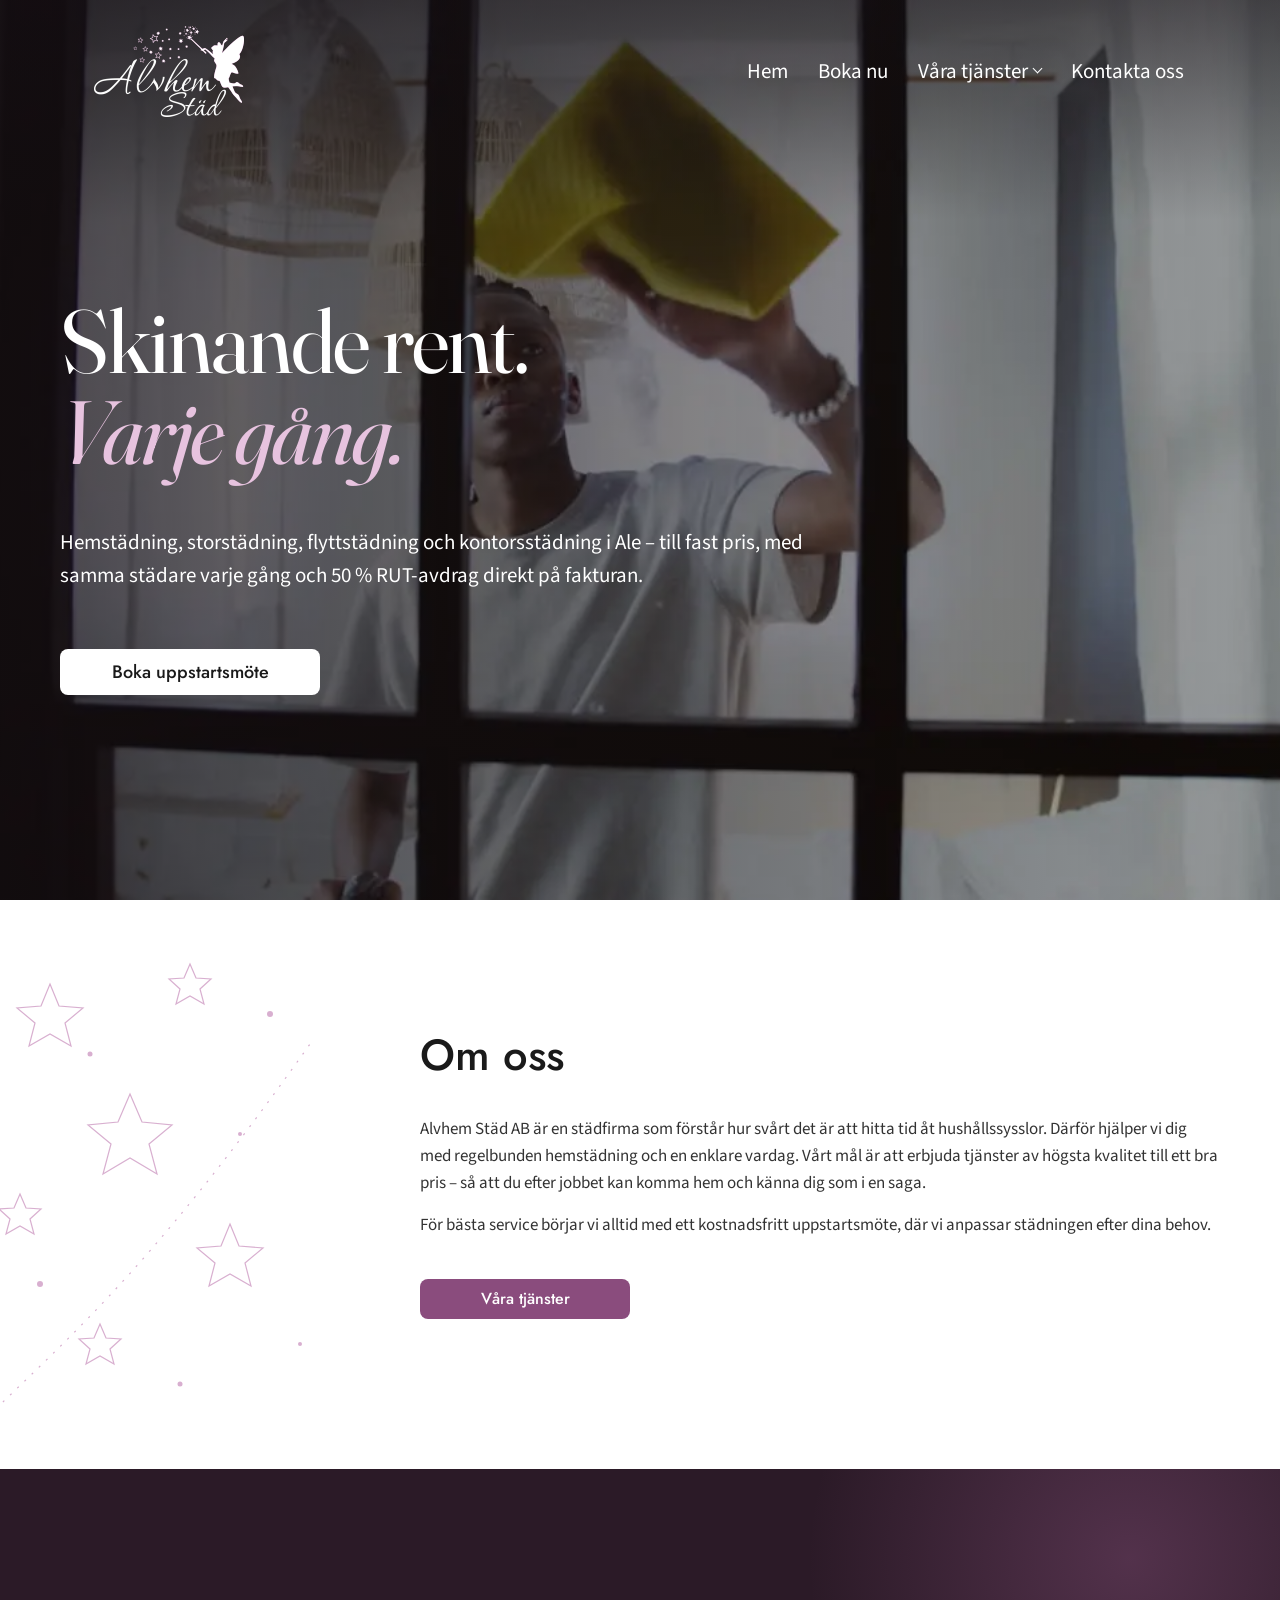
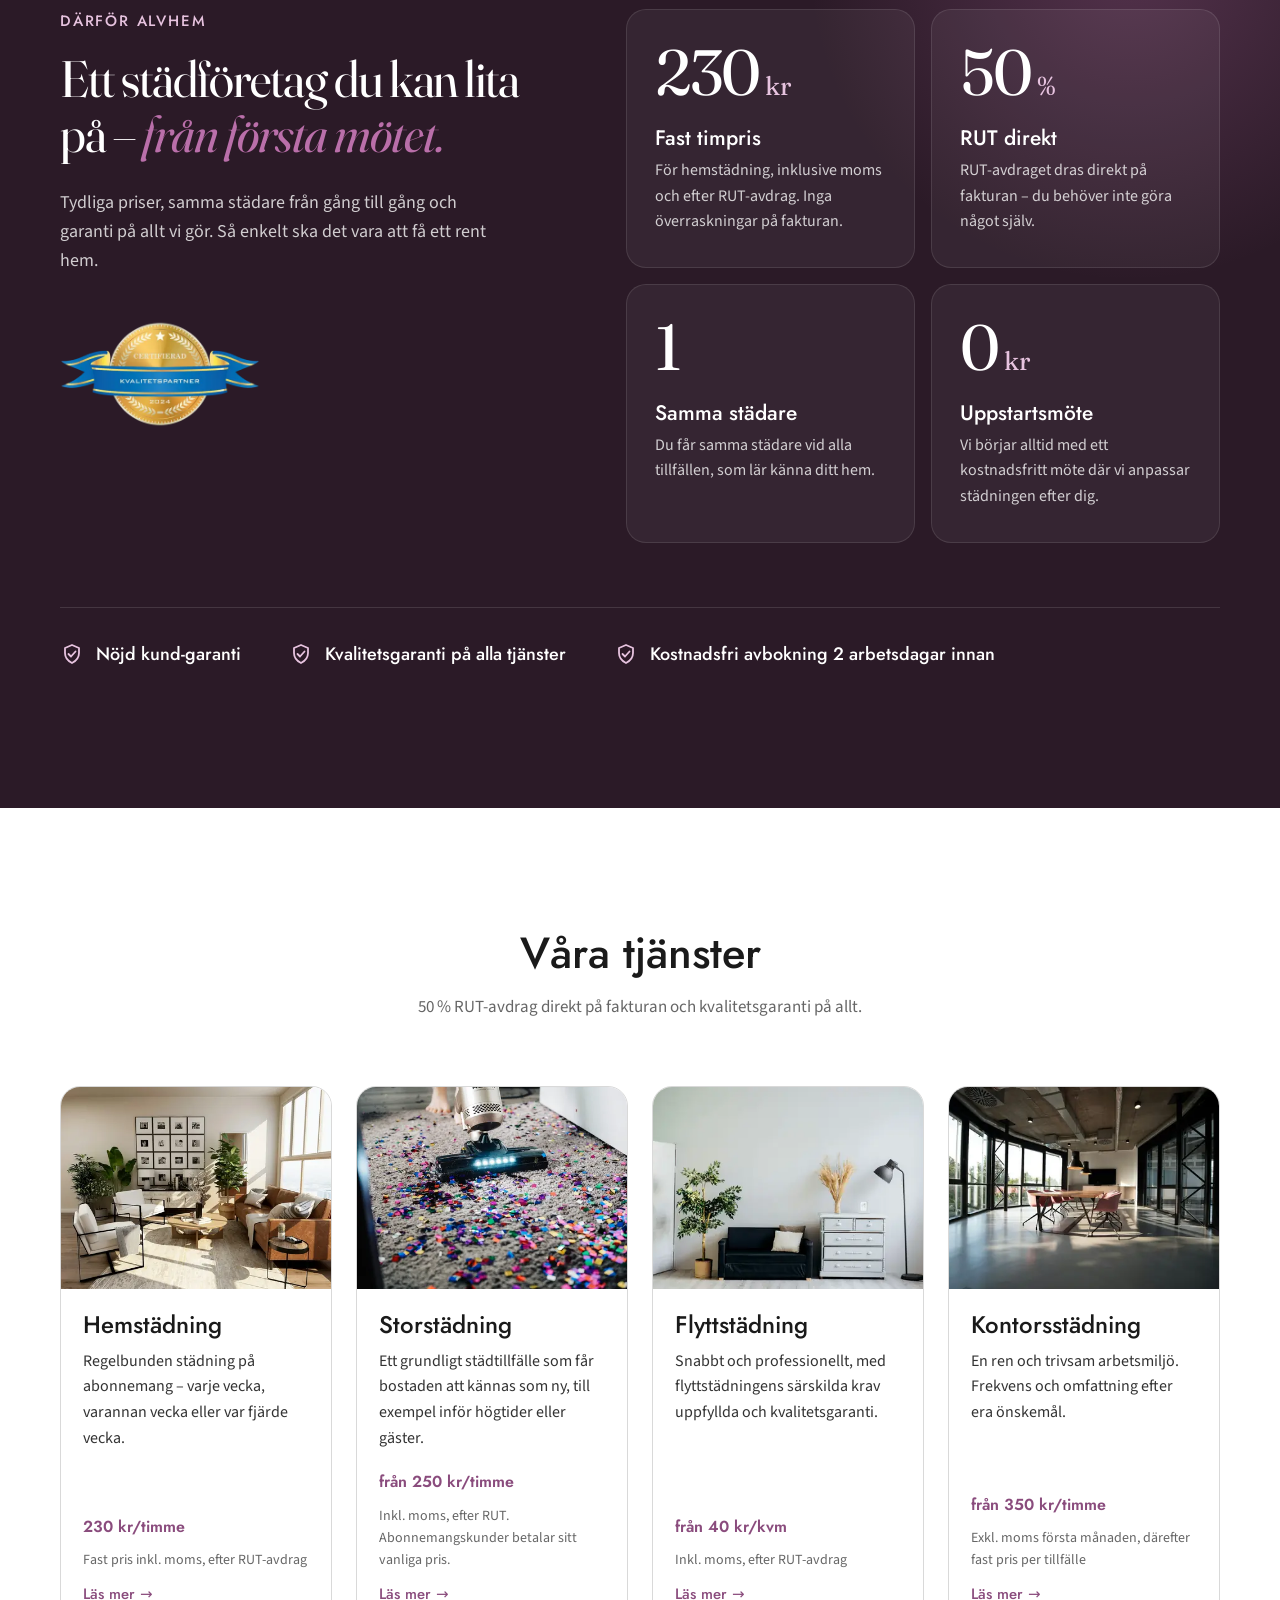
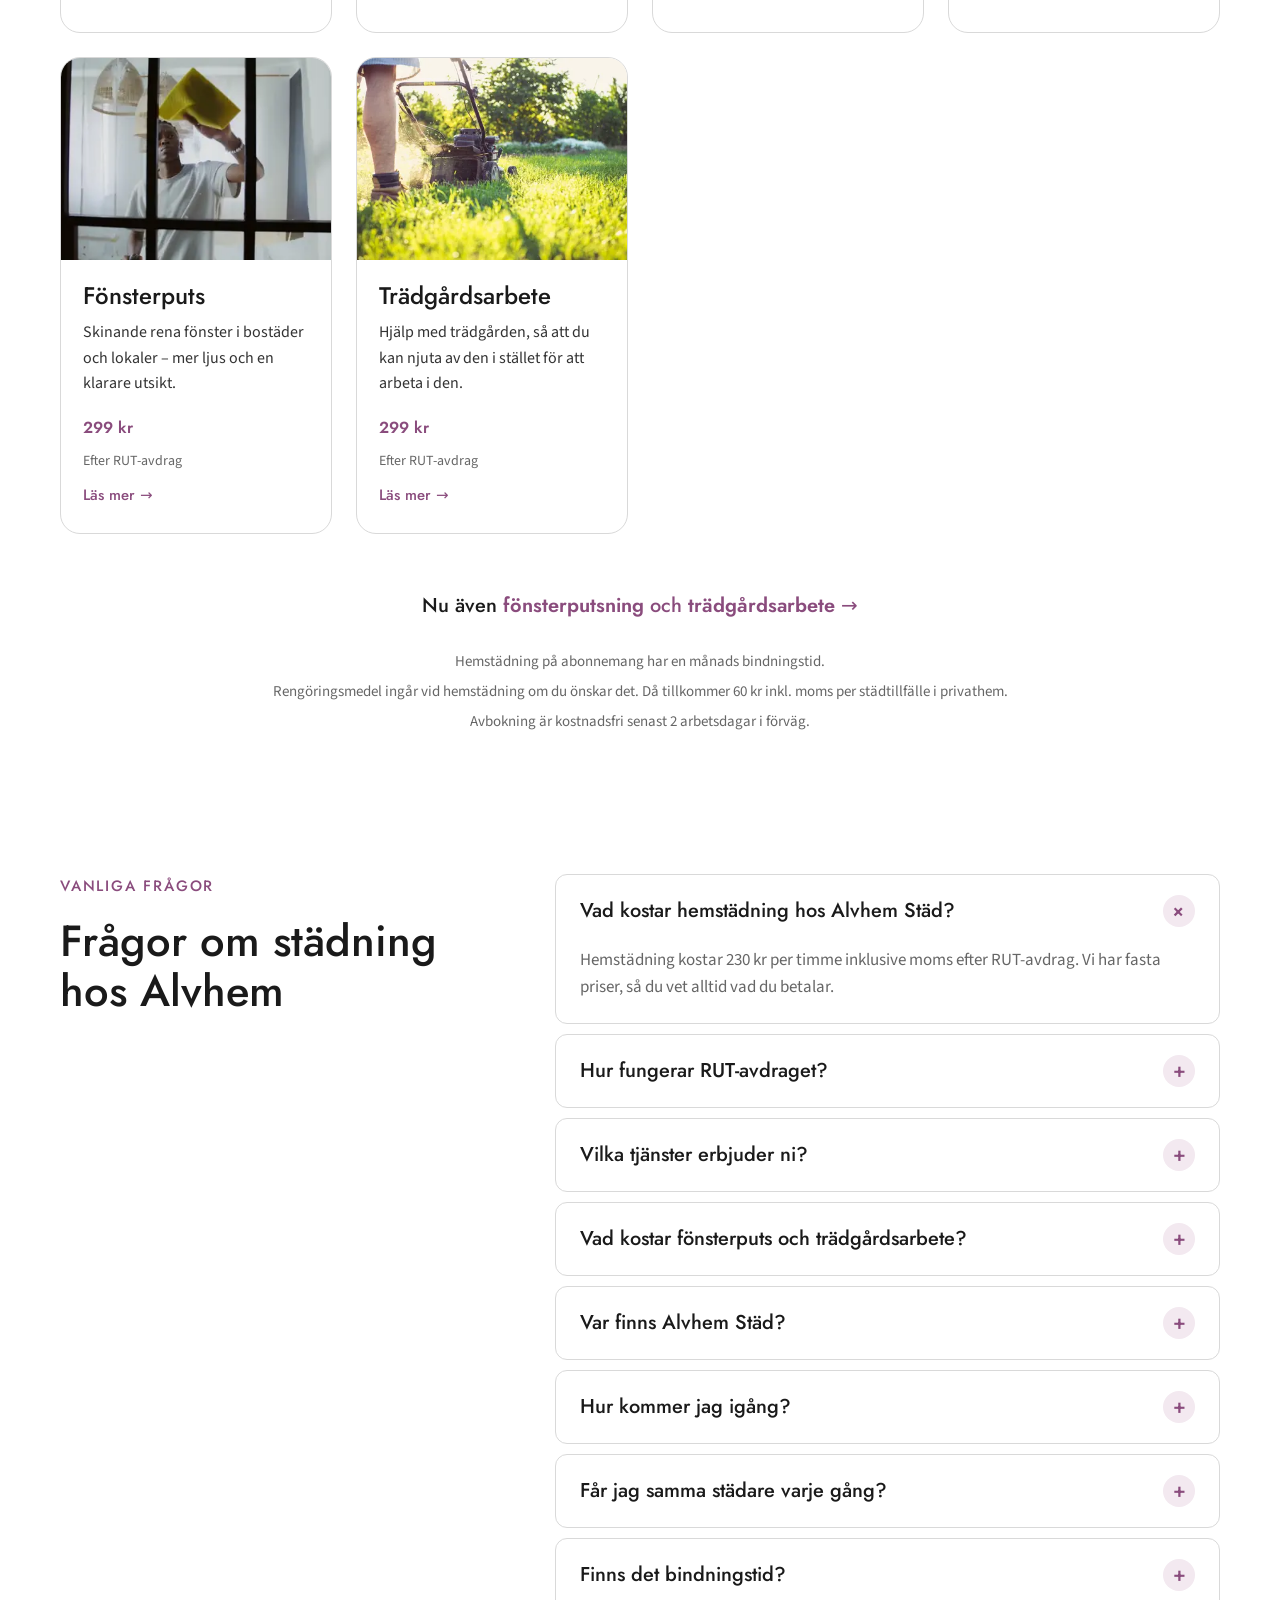
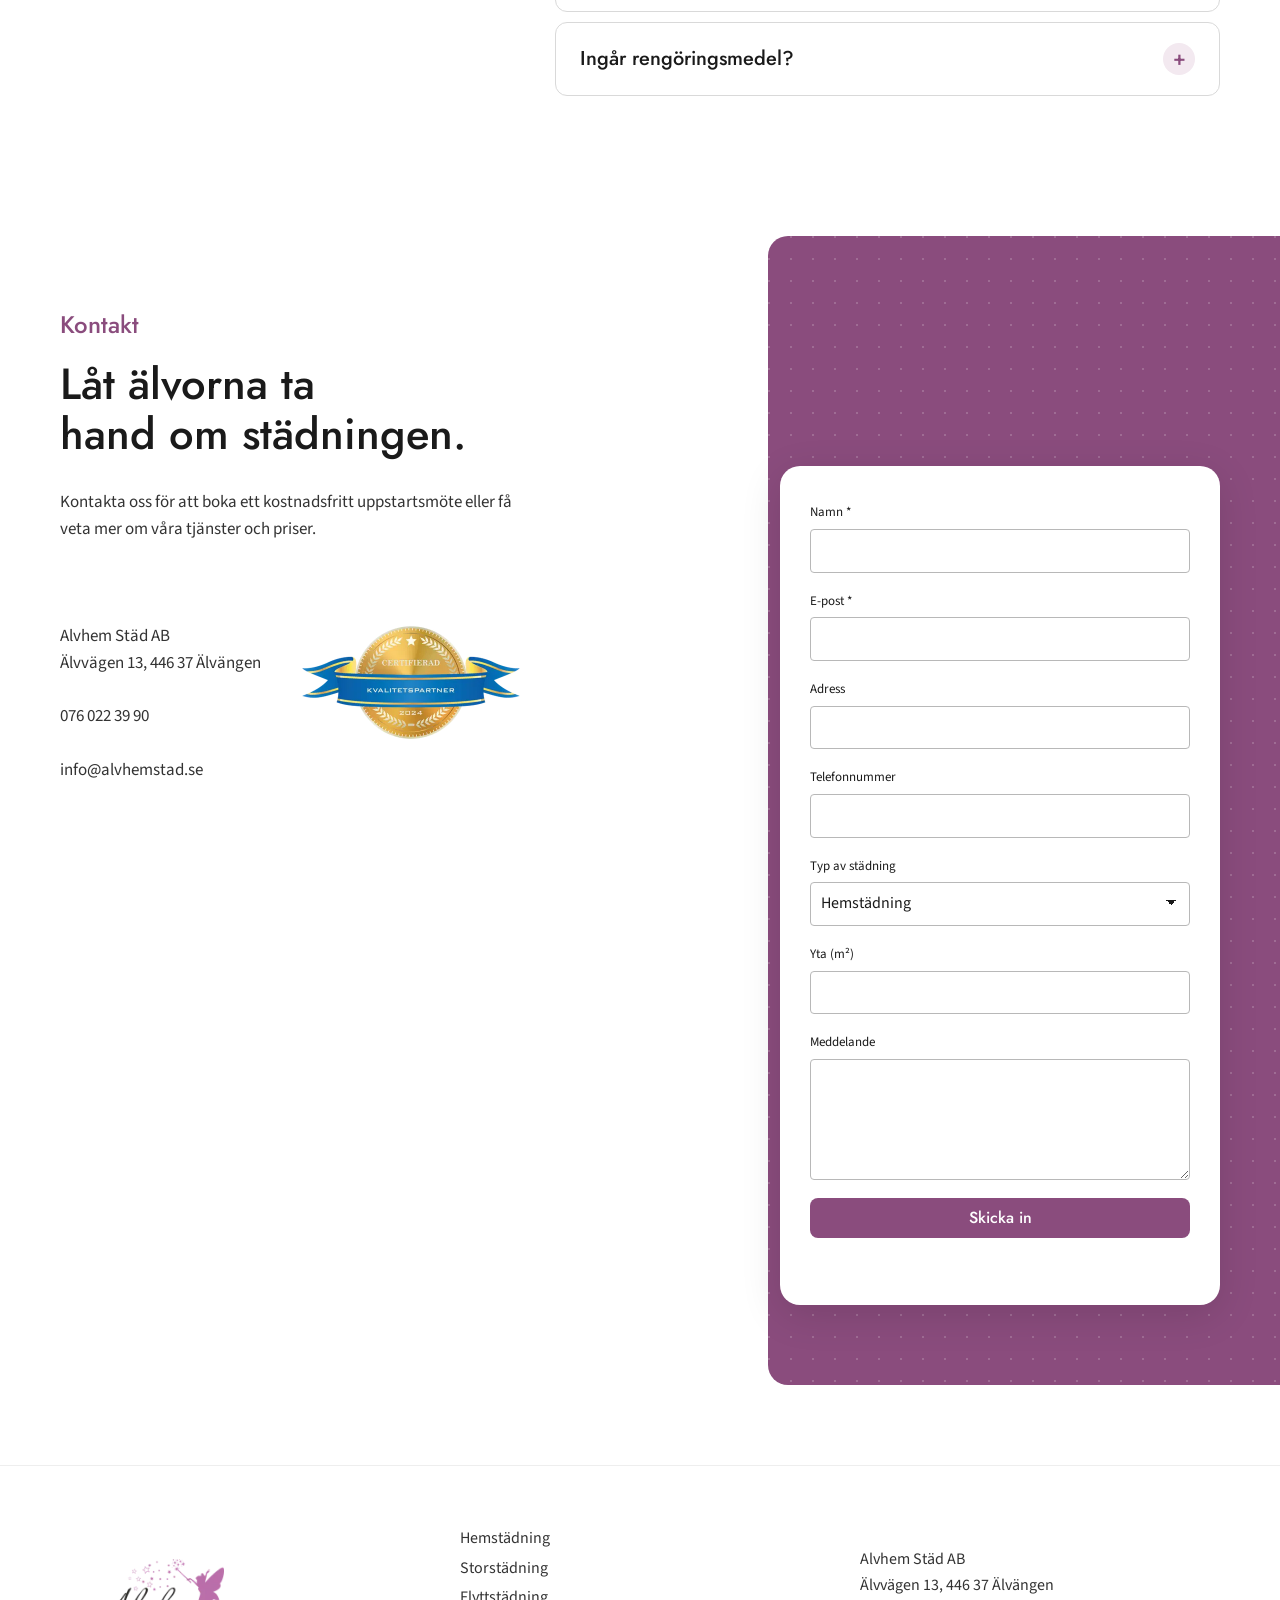
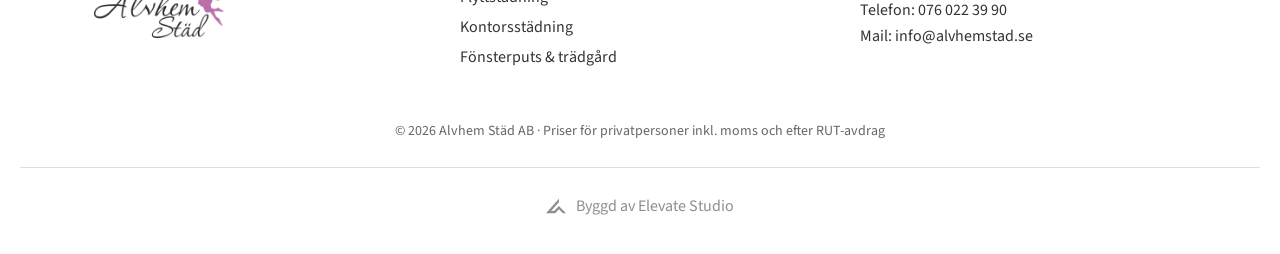
==== commit fb738e41: "Ny adress, fönsterputs och trädgård i prislistan, kompletterat formulär - Adress: Älvvägen 13, 446 3" ====
--- a/index.html
+++ b/index.html
@@ -26,9 +26,9 @@
   <link rel="preload" as="image" href="assets/img/hero-fonster-poster-mobil.webp" media="(max-width: 860px)" fetchpriority="high">
   <link rel="preload" as="image" href="assets/img/hero-fonster-poster-1280.webp" media="(min-width: 861px)" fetchpriority="high">
   <style>@font-face{font-family:"Fraunces";font-style:normal;font-weight:400;font-display:swap;src:url("assets/fonts/fraunces-var-normal.woff2") format("woff2-variations"),url("assets/fonts/fraunces-var-normal.woff2") format("woff2")}@font-face{font-family:"Fraunces";font-style:italic;font-weight:400;font-display:swap;src:url("assets/fonts/fraunces-var-italic.woff2") format("woff2-variations"),url("assets/fonts/fraunces-var-italic.woff2") format("woff2")}@font-face{font-family:"Jost";font-style:normal;font-weight:500;font-display:swap;src:url("assets/fonts/jost-latin-500-normal.woff2") format("woff2")}@font-face{font-family:"Jost";font-style:normal;font-weight:600;font-display:swap;src:url("assets/fonts/jost-latin-600-normal.woff2") format("woff2")}@font-face{font-family:"Source Sans 3";font-style:normal;font-weight:400;font-display:swap;src:url("assets/fonts/source-sans-3-latin-400-normal.woff2") format("woff2")}@font-face{font-family:"Source Sans 3";font-style:normal;font-weight:600;font-display:swap;src:url("assets/fonts/source-sans-3-latin-600-normal.woff2") format("woff2")}:root{--white:#ffffff;--ink:#1a1a1a;--text:#333333;--muted:#666666;--brand:#8a4c7d;--brand-dark:#6e3a63;--brand-light:#ba6faa;--tint:#f3e9f0;--line:#d9d9d9;--radius:12px;--radius-lg:20px;--maxw:1200px;--gutter:20px;--font-head:"Jost",system-ui,sans-serif;--font-display:"Fraunces",Georgia,serif;--font-body:"Source Sans 3",system-ui,sans-serif}*,*::before,*::after{box-sizing:border-box}html{scroll-behavior:smooth;-webkit-text-size-adjust:100%}body{margin:0;background:var(--white);color:var(--text);font-family:var(--font-body);font-size:17px;line-height:1.6;-webkit-font-smoothing:antialiased;overflow-x:hidden}img{display:block;max-width:100%;height:auto}a{color:inherit;text-decoration:none}h1,h2,h3{font-family:var(--font-head);color:var(--ink);margin:0;font-weight:500;line-height:1.15}p{margin:0}:focus-visible{outline:2px solid var(--brand-light);outline-offset:3px}[id]{scroll-margin-top:110px}.container{width:100%;max-width:var(--maxw);margin:0 auto;padding:0 var(--gutter)}.h2{font-size:clamp(34px,3.4vw,46px)}.h2--center{text-align:center}.skip{position:absolute;left:12px;top:-60px;z-index:100;padding:10px 16px;border-radius:8px;background:var(--ink);color:var(--white);font-weight:600;transition:top .2s}.skip:focus{top:12px}.btn{display:inline-flex;align-items:center;justify-content:center;min-width:260px;height:46px;padding:0 28px;border-radius:8px;border:0;font-family:var(--font-head);font-size:18px;font-weight:500;cursor:pointer;transition:background-color .2s,color .2s,transform .2s}.btn:hover{transform:translateY(-1px)}.btn--white{background:var(--white);color:var(--ink)}.btn--white:hover{background:var(--tint)}.btn--brand{background:var(--brand);color:var(--white);min-width:210px;height:40px;font-size:16px}.btn--brand:hover{background:var(--brand-dark)}.btn--block{width:100%}.header{position:sticky;top:0;z-index:50;background:var(--white);transition:box-shadow .2s}.header.is-scrolled{box-shadow:0 2px 16px rgba(0,0,0,.08)}.header__inner{max-width:var(--maxw);margin:0 auto;padding:0 var(--gutter);height:143px;display:flex;align-items:center;justify-content:space-between;transition:height .25s}.header.is-scrolled .header__inner{height:96px}.header__logo{display:block;position:relative;margin-left:34px}.header__logo .logo-light{position:absolute;inset:0;opacity:0;transition:opacity .25s}.header__logo .logo-dark{transition:opacity .25s}.header__logo img{width:150px;height:auto;transition:width .25s}.header.is-scrolled .header__logo img{width:116px}.header__nav{display:flex;gap:30px;margin-right:36px}.header__nav a{font-family:var(--font-body);font-size:21px;color:var(--ink);transition:color .2s}.header__nav a:hover,.header__nav a.is-active{color:var(--brand)}.header__toggle{display:none;width:44px;height:44px;border:0;background:none;cursor:pointer;position:relative}.header__toggle span{position:absolute;left:10px;right:10px;height:2px;background:var(--ink);transition:transform .25s,opacity .25s}.header__toggle span:nth-child(1){top:14px}.header__toggle span:nth-child(2){top:21px}.header__toggle span:nth-child(3){top:28px}.header.is-open .header__toggle span:nth-child(1){transform:translateY(7px) rotate(45deg)}.header.is-open .header__toggle span:nth-child(2){opacity:0}.header.is-open .header__toggle span:nth-child(3){transform:translateY(-7px) rotate(-45deg)}.header__mobile{display:grid;padding:8px var(--gutter) 20px;border-top:1px solid var(--line);background:var(--white)}.header__mobile[hidden]{display:none}.header__mobile a{padding:12px 0;font-size:20px;color:var(--ink);border-bottom:1px solid #eee}.has-hero .header{position:fixed;left:0;right:0;background:transparent}.has-hero .header.is-scrolled,.has-hero .header.is-open{background:var(--white)}.has-hero .header:not(.is-scrolled):not(.is-open) .logo-dark{opacity:0}.has-hero .header:not(.is-scrolled):not(.is-open) .logo-light{opacity:1}.has-hero .header:not(.is-scrolled):not(.is-open) .header__nav>a,.has-hero .header:not(.is-scrolled):not(.is-open) .dropdown__toggle{color:var(--white)}.has-hero .header:not(.is-scrolled):not(.is-open) .header__nav>a:hover,.has-hero .header:not(.is-scrolled):not(.is-open) .dropdown:hover .dropdown__toggle{color:#e7c3df}.has-hero .header:not(.is-scrolled):not(.is-open) .header__toggle span{background:var(--white)}.has-hero .hero::before{content:"";position:absolute;inset:0 0 auto;height:220px;z-index:-1;background:linear-gradient(180deg,rgba(20,14,19,.55),transparent);pointer-events:none}.has-hero .hero__content{padding-top:150px}.hero{position:relative;height:100vh;height:100svh;min-height:620px;display:flex;align-items:center;color:var(--white);overflow:hidden;isolation:isolate}.hero__videos{position:absolute;inset:0;z-index:-2;background:#2a2428}.hero__poster,.hero__bg{position:absolute;inset:0;width:100%;height:100%;object-fit:cover;object-position:50% 50%}.hero__bg{opacity:0;transition:opacity 1.2s ease}.hero__bg.is-active{opacity:1}.hero::after{content:"";position:absolute;inset:0;z-index:-1;background:linear-gradient(90deg,rgba(20,14,19,.72) 0%,rgba(20,14,19,.45) 55%,rgba(20,14,19,.25) 100%)}.hero__content{padding-top:60px;padding-bottom:60px}.hero__title{color:var(--white);font-size:clamp(48px,7vw,104px);line-height:1.02;max-width:900px}.hero__lead{margin-top:48px;max-width:790px;font-size:21px;line-height:1.6;color:var(--white)}.hero .btn{margin-top:56px}.about{position:relative;padding:130px 0 150px;overflow:hidden}.about__art{position:absolute;left:-20px;top:50%;transform:translateY(-50%);width:360px;height:auto;color:var(--brand-light);opacity:.55}.about__grid{display:grid;grid-template-columns:360px 1fr}.about__text{max-width:860px}.about__text .h2{margin-bottom:36px}.about__text p{font-size:17px;margin-bottom:14px}.about__text .btn{margin-top:26px}.display{font-family:var(--font-display);font-weight:400;letter-spacing:-0.02em;font-variation-settings:"opsz" 144}.display em{font-style:italic;color:var(--brand-light)}.hero .display em{color:#e7c3df}.display--sm{font-size:clamp(34px,4vw,56px);line-height:1.08}.kicker{font-family:var(--font-head);font-size:15px;font-weight:500;letter-spacing:.12em;text-transform:uppercase;color:var(--brand);margin-bottom:18px}.kicker--light{color:#e7c3df}.why{background:#2b1a27;color:rgba(255,255,255,.78);padding:140px 0;position:relative;overflow:hidden}.why::before{content:"";position:absolute;width:700px;height:700px;right:-200px;top:-260px;border-radius:50%;background:radial-gradient(circle,rgba(186,111,170,.28),transparent 65%);pointer-events:none}.why__grid{position:relative;display:grid;grid-template-columns:0.9fr 1.1fr;gap:64px 80px;align-items:start}.why .display{color:var(--white)}.why__lead{margin-top:28px;font-size:18px;max-width:440px}.why__seal{width:200px;margin-top:44px}.why__stats{display:grid;grid-template-columns:1fr 1fr;gap:16px}.stat{background:rgba(255,255,255,.05);border:1px solid rgba(255,255,255,.1);border-radius:var(--radius-lg);padding:30px 28px 32px;transition:background-color .25s,transform .25s}.stat:hover{background:rgba(255,255,255,.08);transform:translateY(-3px)}.stat__num{font-family:var(--font-display);font-size:64px;line-height:1;color:var(--white);letter-spacing:-0.03em}.stat__num small{font-size:26px;color:#e7c3df;letter-spacing:0}.stat h3{color:var(--white);font-size:21px;margin:22px 0 8px}.stat p:last-child{font-size:16px}.why__promises{grid-column:1 / -1;list-style:none;margin:0;padding:32px 0 0;border-top:1px solid rgba(255,255,255,.12);display:flex;flex-wrap:wrap;gap:16px 48px}.why__promises li{display:flex;align-items:center;gap:12px;font-family:var(--font-head);font-size:18px;color:var(--white)}.why__promises svg{width:24px;height:24px;color:#e7c3df;flex:none}.services{padding:120px 0 140px}.services__lead{text-align:center;margin-top:16px;color:var(--muted)}.services__grid{margin-top:64px;display:grid;grid-template-columns:repeat(4,1fr);gap:24px}.card{position:relative;transition:transform .25s,box-shadow .25s;border:1px solid var(--line);border-radius:var(--radius-lg);overflow:hidden;background:var(--white);display:flex;flex-direction:column}.card img{aspect-ratio:4 / 3;object-fit:cover;width:100%}.card__body{padding:22px 22px 26px;display:flex;flex-direction:column;gap:10px;flex:1}.card h3{font-size:24px}.card:hover{transform:translateY(-4px);box-shadow:0 18px 40px -20px rgba(0,0,0,.25)}.card__link::after{content:"";position:absolute;inset:0}.card__more{font-family:var(--font-head);font-weight:500;color:var(--brand);font-size:15px}.services__extra a{color:var(--brand)}.card__body>p{font-size:16px}.card__price{margin-top:auto;padding-top:8px;font-family:var(--font-head);font-size:24px;font-weight:600;color:var(--brand)}.card__note{font-size:14px !important;color:var(--muted)}.services__extra{margin-top:56px;text-align:center;font-size:20px;font-family:var(--font-head);color:var(--ink)}.terms{list-style:none;margin:28px auto 0;padding:0;max-width:760px;display:grid;gap:6px;text-align:center;font-size:15px;color:var(--muted)}.contact{position:relative;padding:0 0 160px}.contact__panel{position:absolute;right:0;top:0;width:40%;height:calc(100% - 80px);background:var(--brand);border-radius:var(--radius-lg) 0 0 var(--radius-lg);overflow:hidden}.contact__panel::before{content:"";position:absolute;inset:0;background-image:radial-gradient(circle at 1px 1px,rgba(255,255,255,.18) 1.2px,transparent 0);background-size:22px 22px}.contact__grid{position:relative;display:grid;grid-template-columns:1fr 440px;gap:60px;padding-top:70px;align-items:start}.contact__kicker{font-family:var(--font-head);font-size:24px;color:var(--brand);margin-bottom:14px}.contact__lead{margin-top:30px;max-width:460px}.contact__details{margin-top:80px;display:flex;align-items:flex-start;gap:40px;flex-wrap:wrap}.contact__details p{margin-bottom:26px}.contact__details a:hover{color:var(--brand)}.contact__seal{width:220px}.form{margin-top:160px;background:var(--white);border-radius:var(--radius-lg);padding:36px 30px 30px;box-shadow:0 10px 40px rgba(0,0,0,.12);display:grid;gap:18px}.field{display:grid;gap:6px}.field label{font-size:13px;color:var(--ink)}.field input,.field select,.field textarea{width:100%;font:inherit;font-size:16px;color:var(--ink);background:var(--white);border:1px solid #b8b8b8;border-radius:4px;padding:8px 10px;min-height:40px;-webkit-appearance:none;appearance:none}.field select{background-image:linear-gradient(45deg,transparent 50%,var(--ink) 50%),linear-gradient(135deg,var(--ink) 50%,transparent 50%);background-position:calc(100% - 18px) 17px,calc(100% - 13px) 17px;background-size:5px 5px;background-repeat:no-repeat;padding-right:36px}.field textarea{resize:vertical;min-height:100px}.field input:focus,.field select:focus,.field textarea:focus{outline:none;border-color:var(--brand);box-shadow:0 0 0 3px var(--tint)}.field.is-invalid input{border-color:#c0392b}.form__status{font-size:14px;color:var(--muted);min-height:1.4em}.footer{border-top:1px solid #eee;padding:60px 0 30px}.footer__grid{display:grid;grid-template-columns:1fr 1fr 1fr;gap:40px;align-items:center}.footer__logo{width:130px;margin-left:34px}.footer p{font-size:16px}.footer a:hover{color:var(--brand)}.footer__copy{margin-top:50px;text-align:center;font-size:14px !important;color:var(--muted)}.dropdown{position:relative}.dropdown__toggle{font-family:var(--font-body);font-size:21px;color:var(--ink);display:inline-flex;align-items:center;gap:6px}.dropdown__toggle::after{content:"";width:7px;height:7px;border-right:1.5px solid currentColor;border-bottom:1.5px solid currentColor;transform:translateY(-3px) rotate(45deg);transition:transform .2s}.dropdown__toggle.is-active,.dropdown:hover .dropdown__toggle{color:var(--brand)}.dropdown__menu{position:absolute;top:calc(100% + 14px);left:50%;transform:translate(-50%,8px);min-width:260px;padding:10px;background:var(--white);border-radius:14px;box-shadow:0 20px 50px -12px rgba(0,0,0,.22),0 0 0 1px rgba(0,0,0,.04);display:grid;opacity:0;visibility:hidden;transition:opacity .2s,transform .2s,visibility .2s}.dropdown__menu::before{content:"";position:absolute;left:0;right:0;top:-16px;height:16px}.dropdown:hover .dropdown__menu,.dropdown:focus-within .dropdown__menu{opacity:1;visibility:visible;transform:translate(-50%,0)}.dropdown__menu a{font-size:17px !important;padding:10px 14px;border-radius:8px}.dropdown__menu a:hover,.dropdown__menu a[aria-current]{background:var(--tint);color:var(--brand)}.header__mobile a.sub{padding-left:18px;font-size:17px;color:var(--muted)}.btn--outline{background:transparent;color:var(--white);border:1px solid rgba(255,255,255,.6)}.btn--outline:hover{border-color:var(--white);background:rgba(255,255,255,.08)}.page-hero{position:relative;min-height:620px;display:flex;align-items:flex-end;color:var(--white);isolation:isolate;overflow:hidden}.page-hero__bg{position:absolute;inset:0;width:100%;height:100%;object-fit:cover;z-index:-2}.page-hero::after{content:"";position:absolute;inset:0;z-index:-1;background:linear-gradient(0deg,rgba(20,14,19,.82) 0%,rgba(20,14,19,.45) 55%,rgba(20,14,19,.2) 100%)}.page-hero__content{padding-top:120px;padding-bottom:80px}.page-hero .display{color:var(--white);font-size:clamp(48px,7vw,96px);line-height:1.02}.page-hero__lead{margin-top:24px;max-width:640px;font-size:20px;color:rgba(255,255,255,.88)}.page-hero__actions{margin-top:36px;display:flex;flex-wrap:wrap;gap:12px}.crumbs{display:flex;gap:10px;flex-wrap:wrap;font-size:15px;color:rgba(255,255,255,.7);margin-bottom:28px}.crumbs a:hover{color:var(--white)}.svc-intro{padding:120px 0}.svc-intro__grid{display:grid;grid-template-columns:1fr 400px;gap:80px;align-items:start}.svc-intro__text .h2{margin-bottom:28px}.svc-intro__text>p{font-size:18px;margin-bottom:16px;max-width:640px}.facts{margin:44px 0 0;display:grid;grid-template-columns:1fr 1fr;gap:12px}.facts div{padding:20px 22px;border-radius:var(--radius);background:var(--tint)}.facts dt{font-size:14px;color:var(--muted)}.facts dd{margin:4px 0 0;font-family:var(--font-head);font-size:18px;font-weight:500;color:var(--ink)}.price-card{position:sticky;top:120px;padding:34px 30px;border-radius:var(--radius-lg);background:var(--white);box-shadow:0 24px 60px -24px rgba(0,0,0,.25),0 0 0 1px rgba(0,0,0,.05)}.price-card__label{font-size:14px;letter-spacing:.1em;text-transform:uppercase;color:var(--muted)}.price-card__price{margin-top:8px;font-family:var(--font-display);font-size:60px;line-height:1;color:var(--ink);letter-spacing:-0.03em}.price-card__price small{font-family:var(--font-body);font-size:20px;color:var(--muted);letter-spacing:0}.price-from{font-family:var(--font-body);font-size:18px;color:var(--muted);letter-spacing:0}.price-card__note{margin:14px 0 24px;font-size:15px;color:var(--muted)}.price-card .btn{height:50px;font-size:17px}.price-card__list{list-style:none;margin:24px 0 0;padding:22px 0 0;border-top:1px solid #eee;display:grid;gap:10px}.price-card__list li,.includes li{display:flex;gap:10px;align-items:flex-start}.price-card__list svg,.includes svg{width:20px;height:20px;flex:none;margin-top:3px;color:var(--brand)}.includes{background:var(--tint);padding:120px 0}.includes__lead{margin-top:16px;color:var(--muted);max-width:620px}.includes__grid{margin-top:56px;display:grid;grid-template-columns:repeat(3,1fr);gap:16px}@media (min-width:861px){.includes__grid:has(>:nth-child(2):last-child){grid-template-columns:repeat(2,1fr)}}.includes__group{background:var(--white);border-radius:var(--radius-lg);padding:30px 28px}.includes__group h3{font-size:24px;margin-bottom:20px}.includes ul{list-style:none;margin:0;padding:0;display:grid;gap:12px}.steps{padding:120px 0}.steps__list{list-style:none;margin:56px 0 0;padding:0;display:grid;grid-template-columns:repeat(3,1fr);gap:16px;counter-reset:none}.steps__list li{padding:32px 28px;border:1px solid var(--line);border-radius:var(--radius-lg)}.steps__num{font-family:var(--font-display);font-size:44px;color:var(--brand-light);line-height:1}.steps__list h3{font-size:23px;margin:26px 0 8px}.svc-faq{padding:0 0 120px}.svc-faq__grid{display:grid;grid-template-columns:1fr 1.6fr;gap:80px;align-items:start}.faq{display:grid;gap:10px}.faq__item{border:1px solid var(--line);border-radius:var(--radius);padding:0 24px}.faq__item summary{list-style:none;cursor:pointer;display:flex;justify-content:space-between;align-items:center;gap:20px;padding:20px 0;font-family:var(--font-head);font-size:20px;font-weight:500;color:var(--ink)}.faq__item summary::-webkit-details-marker{display:none}.faq__item summary::after{content:"+";flex:none;width:32px;height:32px;border-radius:50%;background:var(--tint);color:var(--brand);display:grid;place-items:center;font-size:20px;transition:transform .25s}.faq__item[open] summary::after{transform:rotate(45deg)}.faq__item p{padding:0 0 22px;color:var(--muted)}.others{padding:0 0 120px}.others__grid{margin-top:40px;display:grid;grid-template-columns:repeat(4,1fr);gap:16px}.other{position:relative;display:block;border-radius:var(--radius-lg);overflow:hidden;aspect-ratio:4 / 3;isolation:isolate}.other img{position:absolute;inset:0;width:100%;height:100%;object-fit:cover;z-index:-2;transition:transform .6s}.other::after{content:"";position:absolute;inset:0;z-index:-1;background:linear-gradient(0deg,rgba(20,14,19,.75),rgba(20,14,19,0) 60%)}.other span{position:absolute;left:20px;bottom:16px;color:var(--white);font-family:var(--font-head);font-size:21px;font-weight:500}.other:hover img{transform:scale(1.05)}.cta-band{background:var(--brand);color:var(--white);padding:80px 0}.cta-band__inner{display:flex;align-items:center;justify-content:space-between;gap:32px}.cta-band .display{color:var(--white);max-width:620px}.cta-band__actions{display:flex;flex-wrap:wrap;gap:12px}.footer__links{display:grid;gap:4px}.footer address{font-style:normal;font-size:16px}.home-faq{padding:0 0 140px}.footer__links a{font-size:16px}@media (prefers-reduced-motion:reduce){html{scroll-behavior:auto}*,*::before,*::after{transition:none !important}}@media (max-width:1080px){.services__grid{grid-template-columns:repeat(2,1fr)}.why__grid{grid-template-columns:1fr}.svc-intro__grid{grid-template-columns:1fr}.price-card{position:static;max-width:520px}.about__grid{grid-template-columns:220px 1fr}.about__art{width:240px}.contact__grid{grid-template-columns:1fr}.contact__panel{width:100%;top:auto;bottom:0;height:420px;border-radius:0}.form{margin-top:0;max-width:560px;width:100%;justify-self:center}}@media (max-width:860px){.header__nav{display:none}.header__toggle{display:block}.header__inner,.header.is-scrolled .header__inner{height:84px}.header__logo{margin-left:0}.header__logo img,.header.is-scrolled .header__logo img{width:110px}.hero{min-height:calc(100svh - 84px)}.hero__lead{margin-top:36px;font-size:18px}.hero .btn{margin-top:36px}.about{padding:80px 0}.about__art{left:auto;right:-60px;top:40px;transform:none;width:200px;opacity:.3}.about__grid{grid-template-columns:1fr}.why{padding:80px 0}.why__seal{width:160px;margin-top:28px}.page-hero{min-height:520px}.svc-intro,.includes,.steps,.svc-faq,.others{padding:72px 0}.includes__grid,.steps__list{grid-template-columns:1fr}.svc-faq__grid{grid-template-columns:1fr;gap:28px}.others__grid{grid-template-columns:1fr 1fr}.cta-band__inner{flex-direction:column;align-items:flex-start}.services{padding:80px 0}.contact{padding-bottom:80px}.contact__grid{padding-top:40px}.contact__details{margin-top:40px}.footer__grid{grid-template-columns:1fr;text-align:center;gap:20px}.footer__logo{margin:0 auto}}@media (max-width:560px){.services__grid{grid-template-columns:1fr}.why__stats{grid-template-columns:1fr}.stat__num{font-size:52px}.facts{grid-template-columns:1fr}.others__grid{grid-template-columns:1fr}.faq__item summary{font-size:18px}.btn{min-width:0;width:100%}.hero__title{font-size:clamp(46px,14vw,60px)}.form{padding:26px 20px}}</style>
-  <script type="application/ld+json">{"@context":"https://schema.org","@type":"HouseCleaningService","@id":"https://www.alvhemstad.se/#foretag","name":"Alvhem Städ AB","alternateName":"Alvhem Städ","description":"Städfirma i Älvängen, Ale kommun. Hemstädning, storstädning, flyttstädning, kontorsstädning, fönsterputsning och trädgårdsarbete med fasta priser och 50 % RUT-avdrag direkt på fakturan.","url":"https://www.alvhemstad.se/","logo":"https://www.alvhemstad.se/assets/img/logo.png","image":"https://www.alvhemstad.se/assets/img/hero-fonster-poster.jpg","telephone":"+46760223990","email":"info@alvhemstad.se","priceRange":"230–350 kr/h","currenciesAccepted":"SEK","address":{"@type":"PostalAddress","streetAddress":"Näckens väg 23","postalCode":"446 34","addressLocality":"Älvängen","addressRegion":"Västra Götalands län","addressCountry":"SE"},"areaServed":[{"@type":"City","name":"Älvängen"},{"@type":"AdministrativeArea","name":"Ale kommun"}],"hasMap":"https://www.google.com/maps/dir//N%C3%A4ckens+v%C3%A4g+23,+44634+%C3%84lv%C3%A4ngen","award":"Certifierad kvalitetspartner 2024","knowsLanguage":"sv","hasOfferCatalog":{"@type":"OfferCatalog","name":"Städtjänster","itemListElement":[{"@type":"Offer","itemOffered":{"@type":"Service","name":"Hemstädning","url":"https://www.alvhemstad.se/hemstadning.html"}},{"@type":"Offer","itemOffered":{"@type":"Service","name":"Storstädning","url":"https://www.alvhemstad.se/storstadning.html"}},{"@type":"Offer","itemOffered":{"@type":"Service","name":"Flyttstädning","url":"https://www.alvhemstad.se/flyttstadning.html"}},{"@type":"Offer","itemOffered":{"@type":"Service","name":"Kontorsstädning","url":"https://www.alvhemstad.se/kontorsstadning.html"}},{"@type":"Offer","itemOffered":{"@type":"Service","name":"Fönsterputs & trädgård","url":"https://www.alvhemstad.se/fonsterputsning-tradgard.html"}}]}}</script>
+  <script type="application/ld+json">{"@context":"https://schema.org","@type":"HouseCleaningService","@id":"https://www.alvhemstad.se/#foretag","name":"Alvhem Städ AB","alternateName":"Alvhem Städ","description":"Städfirma i Älvängen, Ale kommun. Hemstädning, storstädning, flyttstädning, kontorsstädning, fönsterputsning och trädgårdsarbete med fasta priser och 50 % RUT-avdrag direkt på fakturan.","url":"https://www.alvhemstad.se/","logo":"https://www.alvhemstad.se/assets/img/logo.png","image":"https://www.alvhemstad.se/assets/img/hero-fonster-poster.jpg","telephone":"+46760223990","email":"info@alvhemstad.se","priceRange":"230–350 kr/h","currenciesAccepted":"SEK","address":{"@type":"PostalAddress","streetAddress":"Älvvägen 13","postalCode":"446 37","addressLocality":"Älvängen","addressRegion":"Västra Götalands län","addressCountry":"SE"},"areaServed":[{"@type":"City","name":"Älvängen"},{"@type":"AdministrativeArea","name":"Ale kommun"}],"hasMap":"https://www.google.com/maps/dir//%C3%84lvv%C3%A4gen+13,+44637+%C3%84lv%C3%A4ngen","award":"Certifierad kvalitetspartner 2024","knowsLanguage":"sv","hasOfferCatalog":{"@type":"OfferCatalog","name":"Städtjänster","itemListElement":[{"@type":"Offer","itemOffered":{"@type":"Service","name":"Hemstädning","url":"https://www.alvhemstad.se/hemstadning.html"}},{"@type":"Offer","itemOffered":{"@type":"Service","name":"Storstädning","url":"https://www.alvhemstad.se/storstadning.html"}},{"@type":"Offer","itemOffered":{"@type":"Service","name":"Flyttstädning","url":"https://www.alvhemstad.se/flyttstadning.html"}},{"@type":"Offer","itemOffered":{"@type":"Service","name":"Kontorsstädning","url":"https://www.alvhemstad.se/kontorsstadning.html"}},{"@type":"Offer","itemOffered":{"@type":"Service","name":"Fönsterputs & trädgård","url":"https://www.alvhemstad.se/fonsterputsning-tradgard.html"}}]}}</script>
   <script type="application/ld+json">{"@context":"https://schema.org","@type":"WebSite","name":"Alvhem Städ","url":"https://www.alvhemstad.se/","inLanguage":"sv-SE","publisher":{"@id":"https://www.alvhemstad.se/#foretag"}}</script>
-  <script type="application/ld+json">{"@context":"https://schema.org","@type":"FAQPage","mainEntity":[{"@type":"Question","name":"Vad kostar hemstädning hos Alvhem Städ?","acceptedAnswer":{"@type":"Answer","text":"Hemstädning kostar 230 kr per timme inklusive moms efter RUT-avdrag. Vi har fasta priser, så du vet alltid vad du betalar."}},{"@type":"Question","name":"Hur fungerar RUT-avdraget?","acceptedAnswer":{"@type":"Answer","text":"Du får 50 % RUT-avdrag direkt på fakturan för hemstädning, storstädning och flyttstädning. Alla priser för privatpersoner anges inklusive moms och efter RUT-avdrag."}},{"@type":"Question","name":"Vilka tjänster erbjuder ni?","acceptedAnswer":{"@type":"Answer","text":"Hemstädning, storstädning, flyttstädning och kontorsstädning. Vi erbjuder nu även fönsterputsning och trädgårdsarbete."}},{"@type":"Question","name":"Var finns Alvhem Städ?","acceptedAnswer":{"@type":"Answer","text":"Vi finns på Näckens väg 23 i Älvängen i Ale kommun. Kontakta oss så berättar vi om vi kan hjälpa dig där du bor."}},{"@type":"Question","name":"Hur kommer jag igång?","acceptedAnswer":{"@type":"Answer","text":"Vi börjar alltid med ett kostnadsfritt uppstartsmöte där vi anpassar städningen efter dina behov. Ring 076 022 39 90 eller mejla info@alvhemstad.se."}},{"@type":"Question","name":"Får jag samma städare varje gång?","acceptedAnswer":{"@type":"Answer","text":"Ja. Du får samma städare vid alla städtillfällen."}},{"@type":"Question","name":"Finns det bindningstid?","acceptedAnswer":{"@type":"Answer","text":"Hemstädning på abonnemang har en månads bindningstid. Du kan avboka ett städtillfälle kostnadsfritt senast 2 arbetsdagar i förväg."}},{"@type":"Question","name":"Ingår rengöringsmedel?","acceptedAnswer":{"@type":"Answer","text":"Vid hemstädning står vi för rengöringsmedel om du vill. Då debiteras 60 kr inklusive moms per städtillfälle."}}]}</script>
+  <script type="application/ld+json">{"@context":"https://schema.org","@type":"FAQPage","mainEntity":[{"@type":"Question","name":"Vad kostar hemstädning hos Alvhem Städ?","acceptedAnswer":{"@type":"Answer","text":"Hemstädning kostar 230 kr per timme inklusive moms efter RUT-avdrag. Vi har fasta priser, så du vet alltid vad du betalar."}},{"@type":"Question","name":"Hur fungerar RUT-avdraget?","acceptedAnswer":{"@type":"Answer","text":"Du får 50 % RUT-avdrag direkt på fakturan för hemstädning, storstädning och flyttstädning. Alla priser för privatpersoner anges inklusive moms och efter RUT-avdrag."}},{"@type":"Question","name":"Vilka tjänster erbjuder ni?","acceptedAnswer":{"@type":"Answer","text":"Hemstädning, storstädning, flyttstädning och kontorsstädning. Vi erbjuder nu även fönsterputsning och trädgårdsarbete."}},{"@type":"Question","name":"Vad kostar fönsterputs och trädgårdsarbete?","acceptedAnswer":{"@type":"Answer","text":"Fönsterputs kostar 299 kr efter RUT-avdrag. Trädgårdsarbete kostar 299 kr efter RUT-avdrag."}},{"@type":"Question","name":"Var finns Alvhem Städ?","acceptedAnswer":{"@type":"Answer","text":"Vi finns på Älvvägen 13 i Älvängen i Ale kommun. Kontakta oss så berättar vi om vi kan hjälpa dig där du bor."}},{"@type":"Question","name":"Hur kommer jag igång?","acceptedAnswer":{"@type":"Answer","text":"Vi börjar alltid med ett kostnadsfritt uppstartsmöte där vi anpassar städningen efter dina behov. Ring 076 022 39 90 eller mejla info@alvhemstad.se."}},{"@type":"Question","name":"Får jag samma städare varje gång?","acceptedAnswer":{"@type":"Answer","text":"Ja. Du får samma städare vid alla städtillfällen."}},{"@type":"Question","name":"Finns det bindningstid?","acceptedAnswer":{"@type":"Answer","text":"Hemstädning på abonnemang har en månads bindningstid. Du kan avboka ett städtillfälle kostnadsfritt senast 2 arbetsdagar i förväg."}},{"@type":"Question","name":"Ingår rengöringsmedel?","acceptedAnswer":{"@type":"Answer","text":"Vid hemstädning står vi för rengöringsmedel om du vill. Då debiteras 60 kr inklusive moms per städtillfälle i privathem."}}]}</script>
 <!-- HEAD:END -->
 </head>
 <body class="has-hero">
@@ -209,11 +209,31 @@
             <span class="card__more">Läs mer →</span>
           </div>
         </article>
+        <article class="card">
+          <img src="assets/img/hero-fonster-poster-480.webp" srcset="assets/img/hero-fonster-poster-480.webp 480w, assets/img/hero-fonster-poster-800.webp 800w" sizes="(max-width: 560px) calc(100vw - 40px), (max-width: 1080px) 50vw, 280px" alt="Fönsterputsning med trasa" width="480" height="360" loading="lazy" decoding="async">
+          <div class="card__body">
+            <h3><a href="fonsterputsning-tradgard.html" class="card__link">Fönsterputs</a></h3>
+            <p>Skinande rena fönster i bostäder och lokaler – mer ljus och en klarare utsikt.</p>
+            <p class="card__price">299 kr</p>
+            <p class="card__note">Efter RUT-avdrag</p>
+            <span class="card__more">Läs mer →</span>
+          </div>
+        </article>
+        <article class="card">
+          <img src="assets/img/tradgard-480.webp" srcset="assets/img/tradgard-480.webp 480w, assets/img/tradgard-800.webp 800w" sizes="(max-width: 560px) calc(100vw - 40px), (max-width: 1080px) 50vw, 280px" alt="Gräsklippning i solig trädgård" width="480" height="360" loading="lazy" decoding="async">
+          <div class="card__body">
+            <h3><a href="fonsterputsning-tradgard.html" class="card__link">Trädgårdsarbete</a></h3>
+            <p>Hjälp med trädgården, så att du kan njuta av den i stället för att arbeta i den.</p>
+            <p class="card__price">299 kr</p>
+            <p class="card__note">Efter RUT-avdrag</p>
+            <span class="card__more">Läs mer →</span>
+          </div>
+        </article>
       </div>
       <p class="services__extra">Nu även <a href="fonsterputsning-tradgard.html"><strong>fönsterputsning</strong> och <strong>trädgårdsarbete</strong> →</a></p>
       <ul class="terms">
         <li>Hemstädning på abonnemang har en månads bindningstid.</li>
-        <li>Rengöringsmedel kan ingå vid hemstädning för 60 kr inkl. moms per tillfälle.</li>
+        <li>Rengöringsmedel ingår vid hemstädning om du önskar det. Då tillkommer 60 kr inkl. moms per städtillfälle i privathem.</li>
         <li>Avbokning är kostnadsfri senast 2 arbetsdagar i förväg.</li>
       </ul>
     </div>
@@ -241,8 +261,12 @@
           <p>Hemstädning, storstädning, flyttstädning och kontorsstädning. Vi erbjuder nu även fönsterputsning och trädgårdsarbete.</p>
         </details>
         <details class="faq__item">
+          <summary>Vad kostar fönsterputs och trädgårdsarbete?</summary>
+          <p>Fönsterputs kostar 299 kr efter RUT-avdrag. Trädgårdsarbete kostar 299 kr efter RUT-avdrag.</p>
+        </details>
+        <details class="faq__item">
           <summary>Var finns Alvhem Städ?</summary>
-          <p>Vi finns på Näckens väg 23 i Älvängen i Ale kommun. Kontakta oss så berättar vi om vi kan hjälpa dig där du bor.</p>
+          <p>Vi finns på Älvvägen 13 i Älvängen i Ale kommun. Kontakta oss så berättar vi om vi kan hjälpa dig där du bor.</p>
         </details>
         <details class="faq__item">
           <summary>Hur kommer jag igång?</summary>
@@ -258,7 +282,7 @@
         </details>
         <details class="faq__item">
           <summary>Ingår rengöringsmedel?</summary>
-          <p>Vid hemstädning står vi för rengöringsmedel om du vill. Då debiteras 60 kr inklusive moms per städtillfälle.</p>
+          <p>Vid hemstädning står vi för rengöringsmedel om du vill. Då debiteras 60 kr inklusive moms per städtillfälle i privathem.</p>
         </details>
 <!-- FAQ:END -->
       </div>
@@ -275,7 +299,7 @@
         <p class="contact__lead">Kontakta oss för att boka ett kostnadsfritt uppstartsmöte eller få veta mer om våra tjänster och priser.</p>
         <div class="contact__details">
           <div>
-            <p>Alvhem Städ AB<br><a href="https://www.google.com/maps/dir//N%C3%A4ckens+v%C3%A4g+23,+44634+%C3%84lv%C3%A4ngen" target="_blank" rel="noopener">Näckens väg 23, 446 34 Älvängen</a></p>
+            <p>Alvhem Städ AB<br><a href="https://www.google.com/maps/dir//%C3%84lvv%C3%A4gen+13,+44637+%C3%84lv%C3%A4ngen" target="_blank" rel="noopener">Älvvägen 13, 446 37 Älvängen</a></p>
             <p><a href="tel:+46760223990">076 022 39 90</a></p>
             <p><a href="mailto:info@alvhemstad.se">info@alvhemstad.se</a></p>
           </div>
@@ -291,6 +315,10 @@
         <div class="field">
           <label for="f-email">E-post *</label>
           <input id="f-email" name="epost" type="email" autocomplete="email" required>
+        </div>
+        <div class="field">
+          <label for="f-address">Adress</label>
+          <input id="f-address" name="adress" type="text" autocomplete="street-address">
         </div>
         <div class="field">
           <label for="f-phone">Telefonnummer</label>
@@ -308,10 +336,14 @@
           </select>
         </div>
         <div class="field">
+          <label for="f-area">Yta (m²)</label>
+          <input id="f-area" name="yta" type="number" min="0" inputmode="numeric">
+        </div>
+        <div class="field">
           <label for="f-msg">Meddelande</label>
           <textarea id="f-msg" name="meddelande" rows="4"></textarea>
         </div>
-        <button type="submit" class="btn btn--brand btn--block">Skicka</button>
+        <button type="submit" class="btn btn--brand btn--block">Skicka in</button>
         <p class="form__status" id="formStatus" role="status" aria-live="polite"></p>
       </form>
     </div>
@@ -330,7 +362,7 @@
       <a href="kontorsstadning.html">Kontorsstädning</a>
       <a href="fonsterputsning-tradgard.html">Fönsterputs &amp; trädgård</a>
     </nav>
-    <address>Alvhem Städ AB<br>Näckens väg 23, 446 34 Älvängen<br>Telefon: <a href="tel:+46760223990">076 022 39 90</a><br>Mail: <a href="mailto:info@alvhemstad.se">info@alvhemstad.se</a></address>
+    <address>Alvhem Städ AB<br>Älvvägen 13, 446 37 Älvängen<br>Telefon: <a href="tel:+46760223990">076 022 39 90</a><br>Mail: <a href="mailto:info@alvhemstad.se">info@alvhemstad.se</a></address>
   </div>
   <p class="footer__copy">© <span id="year">2026</span> Alvhem Städ AB · Priser för privatpersoner inkl. moms och efter RUT-avdrag</p>
 <!-- elevate-credit -->
